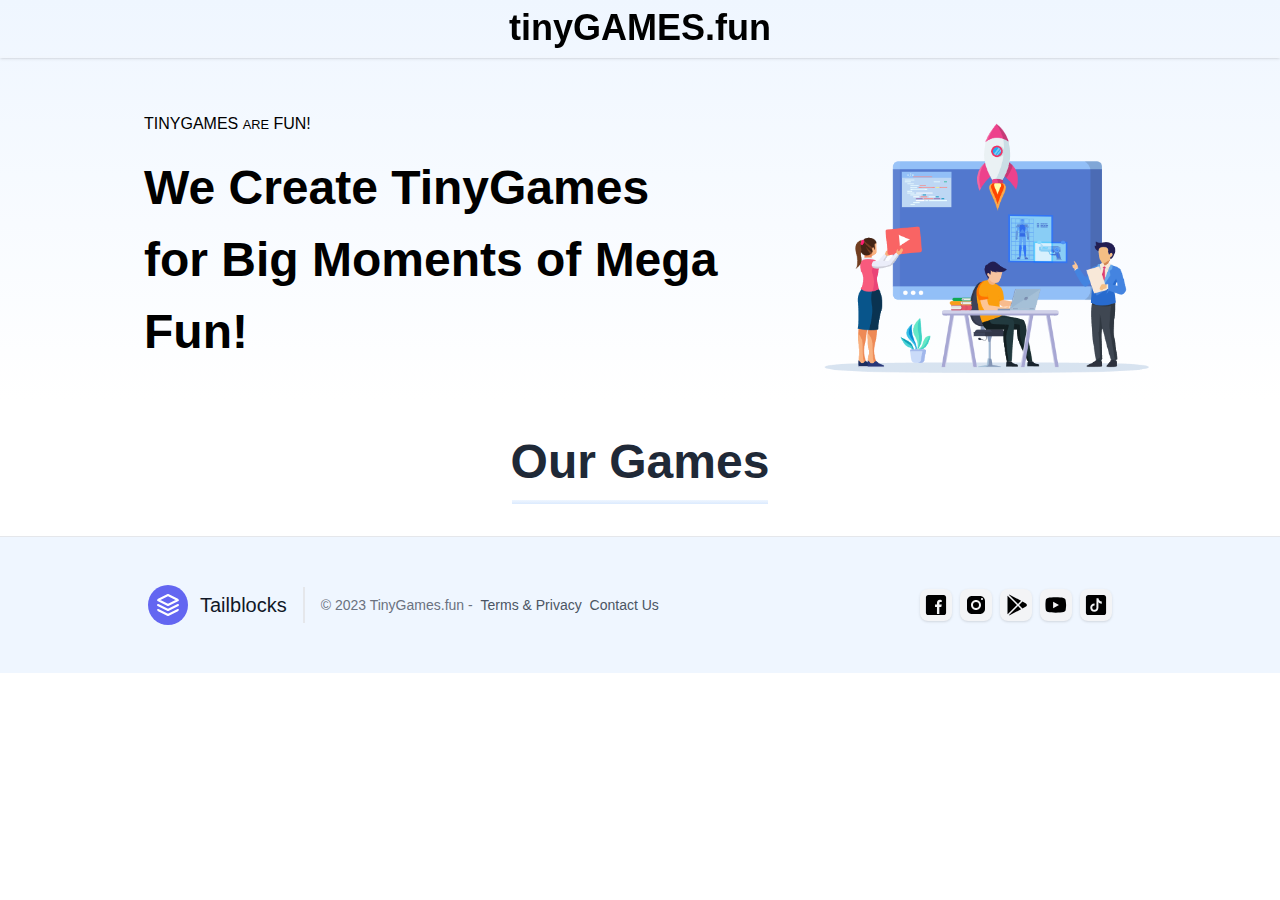
==== index.html @ abafee5f "initial commit" ====
<!doctype html><html><head><meta charset="UTF-8"><meta http-equiv="x-ua-compatible" content="ie=edge"><meta name="viewport" content="width=device-width,initial-scale=1"><title>TinyGames.fun</title><meta name="description" content="We Create Tiny Games for Big Moments of Mega Fun!"><meta name="keywords" content="games,tiny games,hypercasual,casual games,mobile games,instant games"><link rel="stylesheet" type="text/css" href="/static/css/style.css"></head><body class="leading-normal tracking-normal bg-white" style="font-family: 'Source Sans Pro', sans-serif;"><nav id="header" class="fixed w-full z-30 top-0 shadow"><div class="container w-full mx-auto flex flex-wrap items-center justify-center mt-0 py-2"><div class="flex items-center"><a class="no-underline hover:no-underline font-bold text-2xl lg:text-4xl" href="/">tinyGAMES.fun</a></div></div><hr class="border-b border-gray-100 opacity-25 my-0 py-0"></nav><div class="pt-24 bg-gradient-to-b from-blue-50 to-white"><div class="container max-w-5xl mx-auto flex flex-wrap flex-col-reverse md:flex-row items-center"><div class="flex p-4 flex-col w-full md:w-3/5 justify-center items-start text-center md:text-left"><p class="uppercase tracking-loose w-full">TinyGames <small>are</small> FUN!</p><h1 class="w-full my-4 text-5xl font-bold leading-normal">We Create TinyGames for Big Moments of Mega Fun!</h1></div><div class="w-full md:w-2/5 py-6 text-right"><img class="w-full md:w-4/5 z-50" style="float: right;" src="./static/img/hero1.png"></div></div></div><section class="border-b"><div class="container max-w-5xl mx-auto m-8"><h2 class="w-full my-2 text-5xl font-bold leading-tight text-center text-gray-800">Our Games</h2><div class="w-full mb-4"><div class="h-1 mx-auto bg-gradient-to-t from-blue-100 to-blue-50 w-64 my-0 py-0"></div></div></div></section><footer class="text-gray-600 bg-blue-50"><div class="container px-5 py-8 mx-auto max-w-5xl flex items-center sm:flex-row flex-col"><a class="flex title-font font-medium items-center md:justify-start justify-center text-gray-900"><svg xmlns="http://www.w3.org/2000/svg" fill="none" stroke="currentColor" stroke-linecap="round" stroke-linejoin="round" stroke-width="2" class="w-10 h-10 text-white p-2 bg-indigo-500 rounded-full" viewBox="0 0 24 24"><path d="M12 2L2 7l10 5 10-5-10-5zM2 17l10 5 10-5M2 12l10 5 10-5"></path></svg> <span class="ml-3 text-xl">Tailblocks</span></a><p class="text-sm text-gray-500 sm:ml-4 sm:pl-4 sm:border-l-2 sm:border-gray-200 sm:py-2 sm:mt-0 mt-4">© 2023 TinyGames.fun - <a class="text-gray-600 ml-1" href="/privacy">Terms &amp; Privacy</a> <a class="text-gray-600 ml-1" href="/contact">Contact Us</a></p><div class="inline-flex sm:ml-auto sm:mt-0 mt-4 justify-center sm:justify-start"><div class="flex-1 justify-center m-4"><a href="https://facebook.com/" target="_blank" class="bg-gray-100 inline-flex p-1 m-1 rounded-lg items-center shadow hover:bg-blue-300"><img src="data:image/svg+xml;utf8,  &lt;svg xmlns=&quot;http://www.w3.org/2000/svg&quot;  viewBox=&quot;0 0 50 50&quot; width=&quot;24px&quot; height=&quot;24px&quot;&gt;    &lt;path d=&quot;M41,4H9C6.24,4,4,6.24,4,9v32c0,2.76,2.24,5,5,5h32c2.76,0,5-2.24,5-5V9C46,6.24,43.76,4,41,4z M37,19h-2c-2.14,0-3,0.5-3,2 v3h5l-1,5h-4v15h-5V29h-4v-5h4v-3c0-4,2-7,6-7c2.9,0,4,1,4,1V19z&quot;/&gt;&lt;/svg&gt;"> </a><a href="https://instagram.com/" target="_blank" class="bg-gray-100 inline-flex p-1 m-1 rounded-lg items-center shadow hover:bg-blue-300"><img src="data:image/svg+xml;utf8,  &lt;svg xmlns=&quot;http://www.w3.org/2000/svg&quot;  viewBox=&quot;0 0 24 24&quot; width=&quot;24px&quot; height=&quot;24px&quot;&gt;    &lt;path d=&quot;M 8 3 C 5.239 3 3 5.239 3 8 L 3 16 C 3 18.761 5.239 21 8 21 L 16 21 C 18.761 21 21 18.761 21 16 L 21 8 C 21 5.239 18.761 3 16 3 L 8 3 z M 18 5 C 18.552 5 19 5.448 19 6 C 19 6.552 18.552 7 18 7 C 17.448 7 17 6.552 17 6 C 17 5.448 17.448 5 18 5 z M 12 7 C 14.761 7 17 9.239 17 12 C 17 14.761 14.761 17 12 17 C 9.239 17 7 14.761 7 12 C 7 9.239 9.239 7 12 7 z M 12 9 A 3 3 0 0 0 9 12 A 3 3 0 0 0 12 15 A 3 3 0 0 0 15 12 A 3 3 0 0 0 12 9 z&quot;/&gt;&lt;/svg&gt;"> </a><a href="https://play.google.com" target="_blank" class="bg-gray-100 inline-flex p-1 m-1 rounded-lg items-center shadow hover:bg-blue-300"><img src="data:image/svg+xml;utf8,  &lt;svg xmlns=&quot;http://www.w3.org/2000/svg&quot;  viewBox=&quot;0 0 48 48&quot; width=&quot;24px&quot; height=&quot;24px&quot;&gt;&lt;path d=&quot;M25.88 24L7.31 42.57C7.1 42.13 7 41.65 7 41.15V6.85c0-.5.1-.98.31-1.42L25.88 24zM28 26.12l6.21 6.21-22.05 11.9c-.52.28-1.09.42-1.66.42-.31 0-.61-.04-.91-.12L28 26.12zM28 21.88L9.6 3.48c.85-.24 1.76-.14 2.56.29l22.05 11.9L28 21.88zM45.79 24c0 1.29-.71 2.47-1.84 3.08l-6.98 3.77L30.12 24l6.85-6.85 6.98 3.77C45.08 21.53 45.79 22.71 45.79 24z&quot;/&gt;&lt;/svg&gt;"> </a><a href="https://youtube.com/" target="_blank" class="bg-gray-100 inline-flex p-1 m-1 rounded-lg items-center shadow hover:bg-blue-300"><img src="data:image/svg+xml;utf8,   &lt;svg xmlns=&quot;http://www.w3.org/2000/svg&quot;  viewBox=&quot;0 0 50 50&quot; width=&quot;24px&quot; height=&quot;24px&quot;&gt;&lt;path d=&quot;M 44.898438 14.5 C 44.5 12.300781 42.601563 10.699219 40.398438 10.199219 C 37.101563 9.5 31 9 24.398438 9 C 17.800781 9 11.601563 9.5 8.300781 10.199219 C 6.101563 10.699219 4.199219 12.199219 3.800781 14.5 C 3.398438 17 3 20.5 3 25 C 3 29.5 3.398438 33 3.898438 35.5 C 4.300781 37.699219 6.199219 39.300781 8.398438 39.800781 C 11.898438 40.5 17.898438 41 24.5 41 C 31.101563 41 37.101563 40.5 40.601563 39.800781 C 42.800781 39.300781 44.699219 37.800781 45.101563 35.5 C 45.5 33 46 29.398438 46.101563 25 C 45.898438 20.5 45.398438 17 44.898438 14.5 Z M 19 32 L 19 18 L 31.199219 25 Z&quot;/&gt;&lt;/svg&gt;"> </a><a href="https://tiktok.com/" target="_blank" class="bg-gray-100 inline-flex p-1 m-1 rounded-lg items-center shadow hover:bg-blue-300"><img src="data:image/svg+xml;utf8,  &lt;svg xmlns=&quot;http://www.w3.org/2000/svg&quot;  viewBox=&quot;0 0 50 50&quot; width=&quot;24px&quot; height=&quot;24px&quot;&gt;    &lt;path d=&quot;M41,4H9C6.243,4,4,6.243,4,9v32c0,2.757,2.243,5,5,5h32c2.757,0,5-2.243,5-5V9C46,6.243,43.757,4,41,4z M37.006,22.323 c-0.227,0.021-0.457,0.035-0.69,0.035c-2.623,0-4.928-1.349-6.269-3.388c0,5.349,0,11.435,0,11.537c0,4.709-3.818,8.527-8.527,8.527 s-8.527-3.818-8.527-8.527s3.818-8.527,8.527-8.527c0.178,0,0.352,0.016,0.527,0.027v4.202c-0.175-0.021-0.347-0.053-0.527-0.053 c-2.404,0-4.352,1.948-4.352,4.352s1.948,4.352,4.352,4.352s4.527-1.894,4.527-4.298c0-0.095,0.042-19.594,0.042-19.594h4.016 c0.378,3.591,3.277,6.425,6.901,6.685V22.323z&quot;/&gt;&lt;/svg&gt;"></a></div></div></div></footer><script src="/static/js/alpine.js"></script><script>var scrollpos = window.scrollY;
      var header = document.getElementById("header");
      document.addEventListener("scroll", function () {
        scrollpos = window.scrollY;
        if (scrollpos > 10) {
          header.classList.add("bg-white"); 
        } else {
          header.classList.remove("bg-white");
        }
      });</script><script type="text/javascript" src="https://identity.netlify.com/v1/netlify-identity-widget.js"></script></body></html>
---- static/css/style.css ----
/*
! tailwindcss v3.2.7 | MIT License | https://tailwindcss.com
*/

/*
1. Prevent padding and border from affecting element width. (https://github.com/mozdevs/cssremedy/issues/4)
2. Allow adding a border to an element by just adding a border-width. (https://github.com/tailwindcss/tailwindcss/pull/116)
*/

*,
::before,
::after {
  box-sizing: border-box;
  /* 1 */
  border-width: 0;
  /* 2 */
  border-style: solid;
  /* 2 */
  border-color: #e5e7eb;
  /* 2 */
}

::before,
::after {
  --tw-content: '';
}

/*
1. Use a consistent sensible line-height in all browsers.
2. Prevent adjustments of font size after orientation changes in iOS.
3. Use a more readable tab size.
4. Use the user's configured `sans` font-family by default.
5. Use the user's configured `sans` font-feature-settings by default.
*/

html {
  line-height: 1.5;
  /* 1 */
  -webkit-text-size-adjust: 100%;
  /* 2 */
  -moz-tab-size: 4;
  /* 3 */
  -o-tab-size: 4;
     tab-size: 4;
  /* 3 */
  font-family: ui-sans-serif, system-ui, -apple-system, BlinkMacSystemFont, "Segoe UI", Roboto, "Helvetica Neue", Arial, "Noto Sans", sans-serif, "Apple Color Emoji", "Segoe UI Emoji", "Segoe UI Symbol", "Noto Color Emoji";
  /* 4 */
  font-feature-settings: normal;
  /* 5 */
}

/*
1. Remove the margin in all browsers.
2. Inherit line-height from `html` so users can set them as a class directly on the `html` element.
*/

body {
  margin: 0;
  /* 1 */
  line-height: inherit;
  /* 2 */
}

/*
1. Add the correct height in Firefox.
2. Correct the inheritance of border color in Firefox. (https://bugzilla.mozilla.org/show_bug.cgi?id=190655)
3. Ensure horizontal rules are visible by default.
*/

hr {
  height: 0;
  /* 1 */
  color: inherit;
  /* 2 */
  border-top-width: 1px;
  /* 3 */
}

/*
Add the correct text decoration in Chrome, Edge, and Safari.
*/

abbr:where([title]) {
  -webkit-text-decoration: underline dotted;
          text-decoration: underline dotted;
}

/*
Remove the default font size and weight for headings.
*/

h1,
h2,
h3,
h4,
h5,
h6 {
  font-size: inherit;
  font-weight: inherit;
}

/*
Reset links to optimize for opt-in styling instead of opt-out.
*/

a {
  color: inherit;
  text-decoration: inherit;
}

/*
Add the correct font weight in Edge and Safari.
*/

b,
strong {
  font-weight: bolder;
}

/*
1. Use the user's configured `mono` font family by default.
2. Correct the odd `em` font sizing in all browsers.
*/

code,
kbd,
samp,
pre {
  font-family: ui-monospace, SFMono-Regular, Menlo, Monaco, Consolas, "Liberation Mono", "Courier New", monospace;
  /* 1 */
  font-size: 1em;
  /* 2 */
}

/*
Add the correct font size in all browsers.
*/

small {
  font-size: 80%;
}

/*
Prevent `sub` and `sup` elements from affecting the line height in all browsers.
*/

sub,
sup {
  font-size: 75%;
  line-height: 0;
  position: relative;
  vertical-align: baseline;
}

sub {
  bottom: -0.25em;
}

sup {
  top: -0.5em;
}

/*
1. Remove text indentation from table contents in Chrome and Safari. (https://bugs.chromium.org/p/chromium/issues/detail?id=999088, https://bugs.webkit.org/show_bug.cgi?id=201297)
2. Correct table border color inheritance in all Chrome and Safari. (https://bugs.chromium.org/p/chromium/issues/detail?id=935729, https://bugs.webkit.org/show_bug.cgi?id=195016)
3. Remove gaps between table borders by default.
*/

table {
  text-indent: 0;
  /* 1 */
  border-color: inherit;
  /* 2 */
  border-collapse: collapse;
  /* 3 */
}

/*
1. Change the font styles in all browsers.
2. Remove the margin in Firefox and Safari.
3. Remove default padding in all browsers.
*/

button,
input,
optgroup,
select,
textarea {
  font-family: inherit;
  /* 1 */
  font-size: 100%;
  /* 1 */
  font-weight: inherit;
  /* 1 */
  line-height: inherit;
  /* 1 */
  color: inherit;
  /* 1 */
  margin: 0;
  /* 2 */
  padding: 0;
  /* 3 */
}

/*
Remove the inheritance of text transform in Edge and Firefox.
*/

button,
select {
  text-transform: none;
}

/*
1. Correct the inability to style clickable types in iOS and Safari.
2. Remove default button styles.
*/

button,
[type='button'],
[type='reset'],
[type='submit'] {
  -webkit-appearance: button;
  /* 1 */
  background-color: transparent;
  /* 2 */
  background-image: none;
  /* 2 */
}

/*
Use the modern Firefox focus style for all focusable elements.
*/

:-moz-focusring {
  outline: auto;
}

/*
Remove the additional `:invalid` styles in Firefox. (https://github.com/mozilla/gecko-dev/blob/2f9eacd9d3d995c937b4251a5557d95d494c9be1/layout/style/res/forms.css#L728-L737)
*/

:-moz-ui-invalid {
  box-shadow: none;
}

/*
Add the correct vertical alignment in Chrome and Firefox.
*/

progress {
  vertical-align: baseline;
}

/*
Correct the cursor style of increment and decrement buttons in Safari.
*/

::-webkit-inner-spin-button,
::-webkit-outer-spin-button {
  height: auto;
}

/*
1. Correct the odd appearance in Chrome and Safari.
2. Correct the outline style in Safari.
*/

[type='search'] {
  -webkit-appearance: textfield;
  /* 1 */
  outline-offset: -2px;
  /* 2 */
}

/*
Remove the inner padding in Chrome and Safari on macOS.
*/

::-webkit-search-decoration {
  -webkit-appearance: none;
}

/*
1. Correct the inability to style clickable types in iOS and Safari.
2. Change font properties to `inherit` in Safari.
*/

::-webkit-file-upload-button {
  -webkit-appearance: button;
  /* 1 */
  font: inherit;
  /* 2 */
}

/*
Add the correct display in Chrome and Safari.
*/

summary {
  display: list-item;
}

/*
Removes the default spacing and border for appropriate elements.
*/

blockquote,
dl,
dd,
h1,
h2,
h3,
h4,
h5,
h6,
hr,
figure,
p,
pre {
  margin: 0;
}

fieldset {
  margin: 0;
  padding: 0;
}

legend {
  padding: 0;
}

ol,
ul,
menu {
  list-style: none;
  margin: 0;
  padding: 0;
}

/*
Prevent resizing textareas horizontally by default.
*/

textarea {
  resize: vertical;
}

/*
1. Reset the default placeholder opacity in Firefox. (https://github.com/tailwindlabs/tailwindcss/issues/3300)
2. Set the default placeholder color to the user's configured gray 400 color.
*/

input::-moz-placeholder, textarea::-moz-placeholder {
  opacity: 1;
  /* 1 */
  color: #9ca3af;
  /* 2 */
}

input::placeholder,
textarea::placeholder {
  opacity: 1;
  /* 1 */
  color: #9ca3af;
  /* 2 */
}

/*
Set the default cursor for buttons.
*/

button,
[role="button"] {
  cursor: pointer;
}

/*
Make sure disabled buttons don't get the pointer cursor.
*/

:disabled {
  cursor: default;
}

/*
1. Make replaced elements `display: block` by default. (https://github.com/mozdevs/cssremedy/issues/14)
2. Add `vertical-align: middle` to align replaced elements more sensibly by default. (https://github.com/jensimmons/cssremedy/issues/14#issuecomment-634934210)
   This can trigger a poorly considered lint error in some tools but is included by design.
*/

img,
svg,
video,
canvas,
audio,
iframe,
embed,
object {
  display: block;
  /* 1 */
  vertical-align: middle;
  /* 2 */
}

/*
Constrain images and videos to the parent width and preserve their intrinsic aspect ratio. (https://github.com/mozdevs/cssremedy/issues/14)
*/

img,
video {
  max-width: 100%;
  height: auto;
}

/* Make elements with the HTML hidden attribute stay hidden by default */

[hidden] {
  display: none;
}

*, ::before, ::after {
  --tw-border-spacing-x: 0;
  --tw-border-spacing-y: 0;
  --tw-translate-x: 0;
  --tw-translate-y: 0;
  --tw-rotate: 0;
  --tw-skew-x: 0;
  --tw-skew-y: 0;
  --tw-scale-x: 1;
  --tw-scale-y: 1;
  --tw-pan-x:  ;
  --tw-pan-y:  ;
  --tw-pinch-zoom:  ;
  --tw-scroll-snap-strictness: proximity;
  --tw-ordinal:  ;
  --tw-slashed-zero:  ;
  --tw-numeric-figure:  ;
  --tw-numeric-spacing:  ;
  --tw-numeric-fraction:  ;
  --tw-ring-inset:  ;
  --tw-ring-offset-width: 0px;
  --tw-ring-offset-color: #fff;
  --tw-ring-color: rgb(59 130 246 / 0.5);
  --tw-ring-offset-shadow: 0 0 #0000;
  --tw-ring-shadow: 0 0 #0000;
  --tw-shadow: 0 0 #0000;
  --tw-shadow-colored: 0 0 #0000;
  --tw-blur:  ;
  --tw-brightness:  ;
  --tw-contrast:  ;
  --tw-grayscale:  ;
  --tw-hue-rotate:  ;
  --tw-invert:  ;
  --tw-saturate:  ;
  --tw-sepia:  ;
  --tw-drop-shadow:  ;
  --tw-backdrop-blur:  ;
  --tw-backdrop-brightness:  ;
  --tw-backdrop-contrast:  ;
  --tw-backdrop-grayscale:  ;
  --tw-backdrop-hue-rotate:  ;
  --tw-backdrop-invert:  ;
  --tw-backdrop-opacity:  ;
  --tw-backdrop-saturate:  ;
  --tw-backdrop-sepia:  ;
}

::backdrop {
  --tw-border-spacing-x: 0;
  --tw-border-spacing-y: 0;
  --tw-translate-x: 0;
  --tw-translate-y: 0;
  --tw-rotate: 0;
  --tw-skew-x: 0;
  --tw-skew-y: 0;
  --tw-scale-x: 1;
  --tw-scale-y: 1;
  --tw-pan-x:  ;
  --tw-pan-y:  ;
  --tw-pinch-zoom:  ;
  --tw-scroll-snap-strictness: proximity;
  --tw-ordinal:  ;
  --tw-slashed-zero:  ;
  --tw-numeric-figure:  ;
  --tw-numeric-spacing:  ;
  --tw-numeric-fraction:  ;
  --tw-ring-inset:  ;
  --tw-ring-offset-width: 0px;
  --tw-ring-offset-color: #fff;
  --tw-ring-color: rgb(59 130 246 / 0.5);
  --tw-ring-offset-shadow: 0 0 #0000;
  --tw-ring-shadow: 0 0 #0000;
  --tw-shadow: 0 0 #0000;
  --tw-shadow-colored: 0 0 #0000;
  --tw-blur:  ;
  --tw-brightness:  ;
  --tw-contrast:  ;
  --tw-grayscale:  ;
  --tw-hue-rotate:  ;
  --tw-invert:  ;
  --tw-saturate:  ;
  --tw-sepia:  ;
  --tw-drop-shadow:  ;
  --tw-backdrop-blur:  ;
  --tw-backdrop-brightness:  ;
  --tw-backdrop-contrast:  ;
  --tw-backdrop-grayscale:  ;
  --tw-backdrop-hue-rotate:  ;
  --tw-backdrop-invert:  ;
  --tw-backdrop-opacity:  ;
  --tw-backdrop-saturate:  ;
  --tw-backdrop-sepia:  ;
}

.container {
  width: 100%;
  margin-right: auto;
  margin-left: auto;
}

@media (min-width: 640px) {
  .container {
    max-width: 640px;
  }
}

@media (min-width: 768px) {
  .container {
    max-width: 768px;
  }
}

@media (min-width: 1024px) {
  .container {
    max-width: 1024px;
  }
}

@media (min-width: 1280px) {
  .container {
    max-width: 1280px;
  }
}

@media (min-width: 1536px) {
  .container {
    max-width: 1536px;
  }
}

.visible {
  visibility: visible;
}

.static {
  position: static;
}

.fixed {
  position: fixed;
}

.absolute {
  position: absolute;
}

.\!relative {
  position: relative !important;
}

.relative {
  position: relative;
}

.sticky {
  position: sticky;
}

.top-0 {
  top: 0px;
}

.z-30 {
  z-index: 30;
}

.z-50 {
  z-index: 50;
}

.m-0 {
  margin: 0px;
}

.m-1 {
  margin: 0.25rem;
}

.m-2 {
  margin: 0.5rem;
}

.m-4 {
  margin: 1rem;
}

.m-8 {
  margin: 2rem;
}

.mx-auto {
  margin-left: auto;
  margin-right: auto;
}

.my-0 {
  margin-top: 0px;
  margin-bottom: 0px;
}

.my-2 {
  margin-top: 0.5rem;
  margin-bottom: 0.5rem;
}

.my-4 {
  margin-top: 1rem;
  margin-bottom: 1rem;
}

.my-5 {
  margin-top: 1.25rem;
  margin-bottom: 1.25rem;
}

.mb-3 {
  margin-bottom: 0.75rem;
}

.mb-4 {
  margin-bottom: 1rem;
}

.mb-8 {
  margin-bottom: 2rem;
}

.ml-1 {
  margin-left: 0.25rem;
}

.ml-3 {
  margin-left: 0.75rem;
}

.mt-0 {
  margin-top: 0px;
}

.mt-4 {
  margin-top: 1rem;
}

.mt-8 {
  margin-top: 2rem;
}

.block {
  display: block;
}

.flex {
  display: flex;
}

.inline-flex {
  display: inline-flex;
}

.table {
  display: table;
}

.h-1 {
  height: 0.25rem;
}

.h-10 {
  height: 2.5rem;
}

.h-32 {
  height: 8rem;
}

.h-6 {
  height: 1.5rem;
}

.w-10 {
  width: 2.5rem;
}

.w-6 {
  width: 1.5rem;
}

.w-64 {
  width: 16rem;
}

.w-full {
  width: 100%;
}

.max-w-5xl {
  max-width: 64rem;
}

.flex-1 {
  flex: 1 1 0%;
}

.transform {
  transform: translate(var(--tw-translate-x), var(--tw-translate-y)) rotate(var(--tw-rotate)) skewX(var(--tw-skew-x)) skewY(var(--tw-skew-y)) scaleX(var(--tw-scale-x)) scaleY(var(--tw-scale-y));
}

.resize-none {
  resize: none;
}

.flex-col {
  flex-direction: column;
}

.flex-col-reverse {
  flex-direction: column-reverse;
}

.flex-wrap {
  flex-wrap: wrap;
}

.items-start {
  align-items: flex-start;
}

.items-center {
  align-items: center;
}

.justify-center {
  justify-content: center;
}

.overflow-hidden {
  overflow: hidden;
}

.truncate {
  overflow: hidden;
  text-overflow: ellipsis;
  white-space: nowrap;
}

.rounded {
  border-radius: 0.25rem;
}

.rounded-full {
  border-radius: 9999px;
}

.rounded-lg {
  border-radius: 0.5rem;
}

.border {
  border-width: 1px;
}

.border-b {
  border-bottom-width: 1px;
}

.border-t {
  border-top-width: 1px;
}

.border-gray-100 {
  --tw-border-opacity: 1;
  border-color: rgb(243 244 246 / var(--tw-border-opacity));
}

.border-gray-200 {
  --tw-border-opacity: 1;
  border-color: rgb(229 231 235 / var(--tw-border-opacity));
}

.border-gray-300 {
  --tw-border-opacity: 1;
  border-color: rgb(209 213 219 / var(--tw-border-opacity));
}

.bg-blue-50 {
  --tw-bg-opacity: 1;
  background-color: rgb(239 246 255 / var(--tw-bg-opacity));
}

.bg-gray-100 {
  --tw-bg-opacity: 1;
  background-color: rgb(243 244 246 / var(--tw-bg-opacity));
}

.bg-gray-300 {
  --tw-bg-opacity: 1;
  background-color: rgb(209 213 219 / var(--tw-bg-opacity));
}

.bg-gray-50 {
  --tw-bg-opacity: 1;
  background-color: rgb(249 250 251 / var(--tw-bg-opacity));
}

.bg-indigo-500 {
  --tw-bg-opacity: 1;
  background-color: rgb(99 102 241 / var(--tw-bg-opacity));
}

.bg-white {
  --tw-bg-opacity: 1;
  background-color: rgb(255 255 255 / var(--tw-bg-opacity));
}

.bg-gradient-to-b {
  background-image: linear-gradient(to bottom, var(--tw-gradient-stops));
}

.bg-gradient-to-t {
  background-image: linear-gradient(to top, var(--tw-gradient-stops));
}

.from-blue-100 {
  --tw-gradient-from: #dbeafe;
  --tw-gradient-to: rgb(219 234 254 / 0);
  --tw-gradient-stops: var(--tw-gradient-from), var(--tw-gradient-to);
}

.from-blue-50 {
  --tw-gradient-from: #eff6ff;
  --tw-gradient-to: rgb(239 246 255 / 0);
  --tw-gradient-stops: var(--tw-gradient-from), var(--tw-gradient-to);
}

.to-blue-50 {
  --tw-gradient-to: #eff6ff;
}

.to-white {
  --tw-gradient-to: #fff;
}

.object-cover {
  -o-object-fit: cover;
     object-fit: cover;
}

.object-center {
  -o-object-position: center;
     object-position: center;
}

.p-1 {
  padding: 0.25rem;
}

.p-2 {
  padding: 0.5rem;
}

.p-4 {
  padding: 1rem;
}

.p-5 {
  padding: 1.25rem;
}

.px-3 {
  padding-left: 0.75rem;
  padding-right: 0.75rem;
}

.px-5 {
  padding-left: 1.25rem;
  padding-right: 1.25rem;
}

.py-0 {
  padding-top: 0px;
  padding-bottom: 0px;
}

.py-1 {
  padding-top: 0.25rem;
  padding-bottom: 0.25rem;
}

.py-2 {
  padding-top: 0.5rem;
  padding-bottom: 0.5rem;
}

.py-3 {
  padding-top: 0.75rem;
  padding-bottom: 0.75rem;
}

.py-6 {
  padding-top: 1.5rem;
  padding-bottom: 1.5rem;
}

.py-8 {
  padding-top: 2rem;
  padding-bottom: 2rem;
}

.pb-4 {
  padding-bottom: 1rem;
}

.pt-14 {
  padding-top: 3.5rem;
}

.pt-24 {
  padding-top: 6rem;
}

.pt-8 {
  padding-top: 2rem;
}

.text-center {
  text-align: center;
}

.text-right {
  text-align: right;
}

.text-2xl {
  font-size: 1.5rem;
  line-height: 2rem;
}

.text-3xl {
  font-size: 1.875rem;
  line-height: 2.25rem;
}

.text-5xl {
  font-size: 3rem;
  line-height: 1;
}

.text-base {
  font-size: 1rem;
  line-height: 1.5rem;
}

.text-lg {
  font-size: 1.125rem;
  line-height: 1.75rem;
}

.text-sm {
  font-size: 0.875rem;
  line-height: 1.25rem;
}

.text-xl {
  font-size: 1.25rem;
  line-height: 1.75rem;
}

.font-bold {
  font-weight: 700;
}

.font-medium {
  font-weight: 500;
}

.uppercase {
  text-transform: uppercase;
}

.lowercase {
  text-transform: lowercase;
}

.italic {
  font-style: italic;
}

.leading-6 {
  line-height: 1.5rem;
}

.leading-7 {
  line-height: 1.75rem;
}

.leading-8 {
  line-height: 2rem;
}

.leading-none {
  line-height: 1;
}

.leading-normal {
  line-height: 1.5;
}

.leading-relaxed {
  line-height: 1.625;
}

.leading-tight {
  line-height: 1.25;
}

.tracking-normal {
  letter-spacing: 0em;
}

.text-gray-500 {
  --tw-text-opacity: 1;
  color: rgb(107 114 128 / var(--tw-text-opacity));
}

.text-gray-600 {
  --tw-text-opacity: 1;
  color: rgb(75 85 99 / var(--tw-text-opacity));
}

.text-gray-700 {
  --tw-text-opacity: 1;
  color: rgb(55 65 81 / var(--tw-text-opacity));
}

.text-gray-800 {
  --tw-text-opacity: 1;
  color: rgb(31 41 55 / var(--tw-text-opacity));
}

.text-gray-900 {
  --tw-text-opacity: 1;
  color: rgb(17 24 39 / var(--tw-text-opacity));
}

.text-indigo-500 {
  --tw-text-opacity: 1;
  color: rgb(99 102 241 / var(--tw-text-opacity));
}

.text-white {
  --tw-text-opacity: 1;
  color: rgb(255 255 255 / var(--tw-text-opacity));
}

.underline {
  text-decoration-line: underline;
}

.no-underline {
  text-decoration-line: none;
}

.opacity-25 {
  opacity: 0.25;
}

.shadow {
  --tw-shadow: 0 1px 3px 0 rgb(0 0 0 / 0.1), 0 1px 2px -1px rgb(0 0 0 / 0.1);
  --tw-shadow-colored: 0 1px 3px 0 var(--tw-shadow-color), 0 1px 2px -1px var(--tw-shadow-color);
  box-shadow: var(--tw-ring-offset-shadow, 0 0 #0000), var(--tw-ring-shadow, 0 0 #0000), var(--tw-shadow);
}

.shadow-lg {
  --tw-shadow: 0 10px 15px -3px rgb(0 0 0 / 0.1), 0 4px 6px -4px rgb(0 0 0 / 0.1);
  --tw-shadow-colored: 0 10px 15px -3px var(--tw-shadow-color), 0 4px 6px -4px var(--tw-shadow-color);
  box-shadow: var(--tw-ring-offset-shadow, 0 0 #0000), var(--tw-ring-shadow, 0 0 #0000), var(--tw-shadow);
}

.outline-none {
  outline: 2px solid transparent;
  outline-offset: 2px;
}

.blur {
  --tw-blur: blur(8px);
  filter: var(--tw-blur) var(--tw-brightness) var(--tw-contrast) var(--tw-grayscale) var(--tw-hue-rotate) var(--tw-invert) var(--tw-saturate) var(--tw-sepia) var(--tw-drop-shadow);
}

.filter {
  filter: var(--tw-blur) var(--tw-brightness) var(--tw-contrast) var(--tw-grayscale) var(--tw-hue-rotate) var(--tw-invert) var(--tw-saturate) var(--tw-sepia) var(--tw-drop-shadow);
}

.transition-colors {
  transition-property: color, background-color, border-color, text-decoration-color, fill, stroke;
  transition-timing-function: cubic-bezier(0.4, 0, 0.2, 1);
  transition-duration: 150ms;
}

.duration-200 {
  transition-duration: 200ms;
}

.ease-in-out {
  transition-timing-function: cubic-bezier(0.4, 0, 0.2, 1);
}

.hover\:border-purple-400:hover {
  --tw-border-opacity: 1;
  border-color: rgb(192 132 252 / var(--tw-border-opacity));
}

.hover\:bg-blue-300:hover {
  --tw-bg-opacity: 1;
  background-color: rgb(147 197 253 / var(--tw-bg-opacity));
}

.hover\:no-underline:hover {
  text-decoration-line: none;
}

.focus\:border-indigo-500:focus {
  --tw-border-opacity: 1;
  border-color: rgb(99 102 241 / var(--tw-border-opacity));
}

.focus\:bg-white:focus {
  --tw-bg-opacity: 1;
  background-color: rgb(255 255 255 / var(--tw-bg-opacity));
}

.focus\:ring-2:focus {
  --tw-ring-offset-shadow: var(--tw-ring-inset) 0 0 0 var(--tw-ring-offset-width) var(--tw-ring-offset-color);
  --tw-ring-shadow: var(--tw-ring-inset) 0 0 0 calc(2px + var(--tw-ring-offset-width)) var(--tw-ring-color);
  box-shadow: var(--tw-ring-offset-shadow), var(--tw-ring-shadow), var(--tw-shadow, 0 0 #0000);
}

.focus\:ring-indigo-200:focus {
  --tw-ring-opacity: 1;
  --tw-ring-color: rgb(199 210 254 / var(--tw-ring-opacity));
}

@media (min-width: 640px) {
  .sm\:ml-4 {
    margin-left: 1rem;
  }

  .sm\:ml-auto {
    margin-left: auto;
  }

  .sm\:mt-0 {
    margin-top: 0px;
  }

  .sm\:flex-row {
    flex-direction: row;
  }

  .sm\:justify-start {
    justify-content: flex-start;
  }

  .sm\:border-l-2 {
    border-left-width: 2px;
  }

  .sm\:border-gray-200 {
    --tw-border-opacity: 1;
    border-color: rgb(229 231 235 / var(--tw-border-opacity));
  }

  .sm\:py-2 {
    padding-top: 0.5rem;
    padding-bottom: 0.5rem;
  }

  .sm\:pl-4 {
    padding-left: 1rem;
  }
}

@media (min-width: 768px) {
  .md\:w-2\/3 {
    width: 66.666667%;
  }

  .md\:w-2\/5 {
    width: 40%;
  }

  .md\:w-3\/5 {
    width: 60%;
  }

  .md\:w-4\/5 {
    width: 80%;
  }

  .md\:flex-row {
    flex-direction: row;
  }

  .md\:items-start {
    align-items: flex-start;
  }

  .md\:justify-start {
    justify-content: flex-start;
  }

  .md\:pl-16 {
    padding-left: 4rem;
  }

  .md\:pr-16 {
    padding-right: 4rem;
  }

  .md\:text-left {
    text-align: left;
  }
}

@media (min-width: 1024px) {
  .lg\:w-1\/2 {
    width: 50%;
  }

  .lg\:text-4xl {
    font-size: 2.25rem;
    line-height: 2.5rem;
  }
}

.\[\&\>\*\:nth-child\(2\)\]\:ml-4>*:nth-child(2) {
  margin-left: 1rem;
}

.\[\&\>\*\:nth-child\(3\)\]\:ml-4>*:nth-child(3) {
  margin-left: 1rem;
}
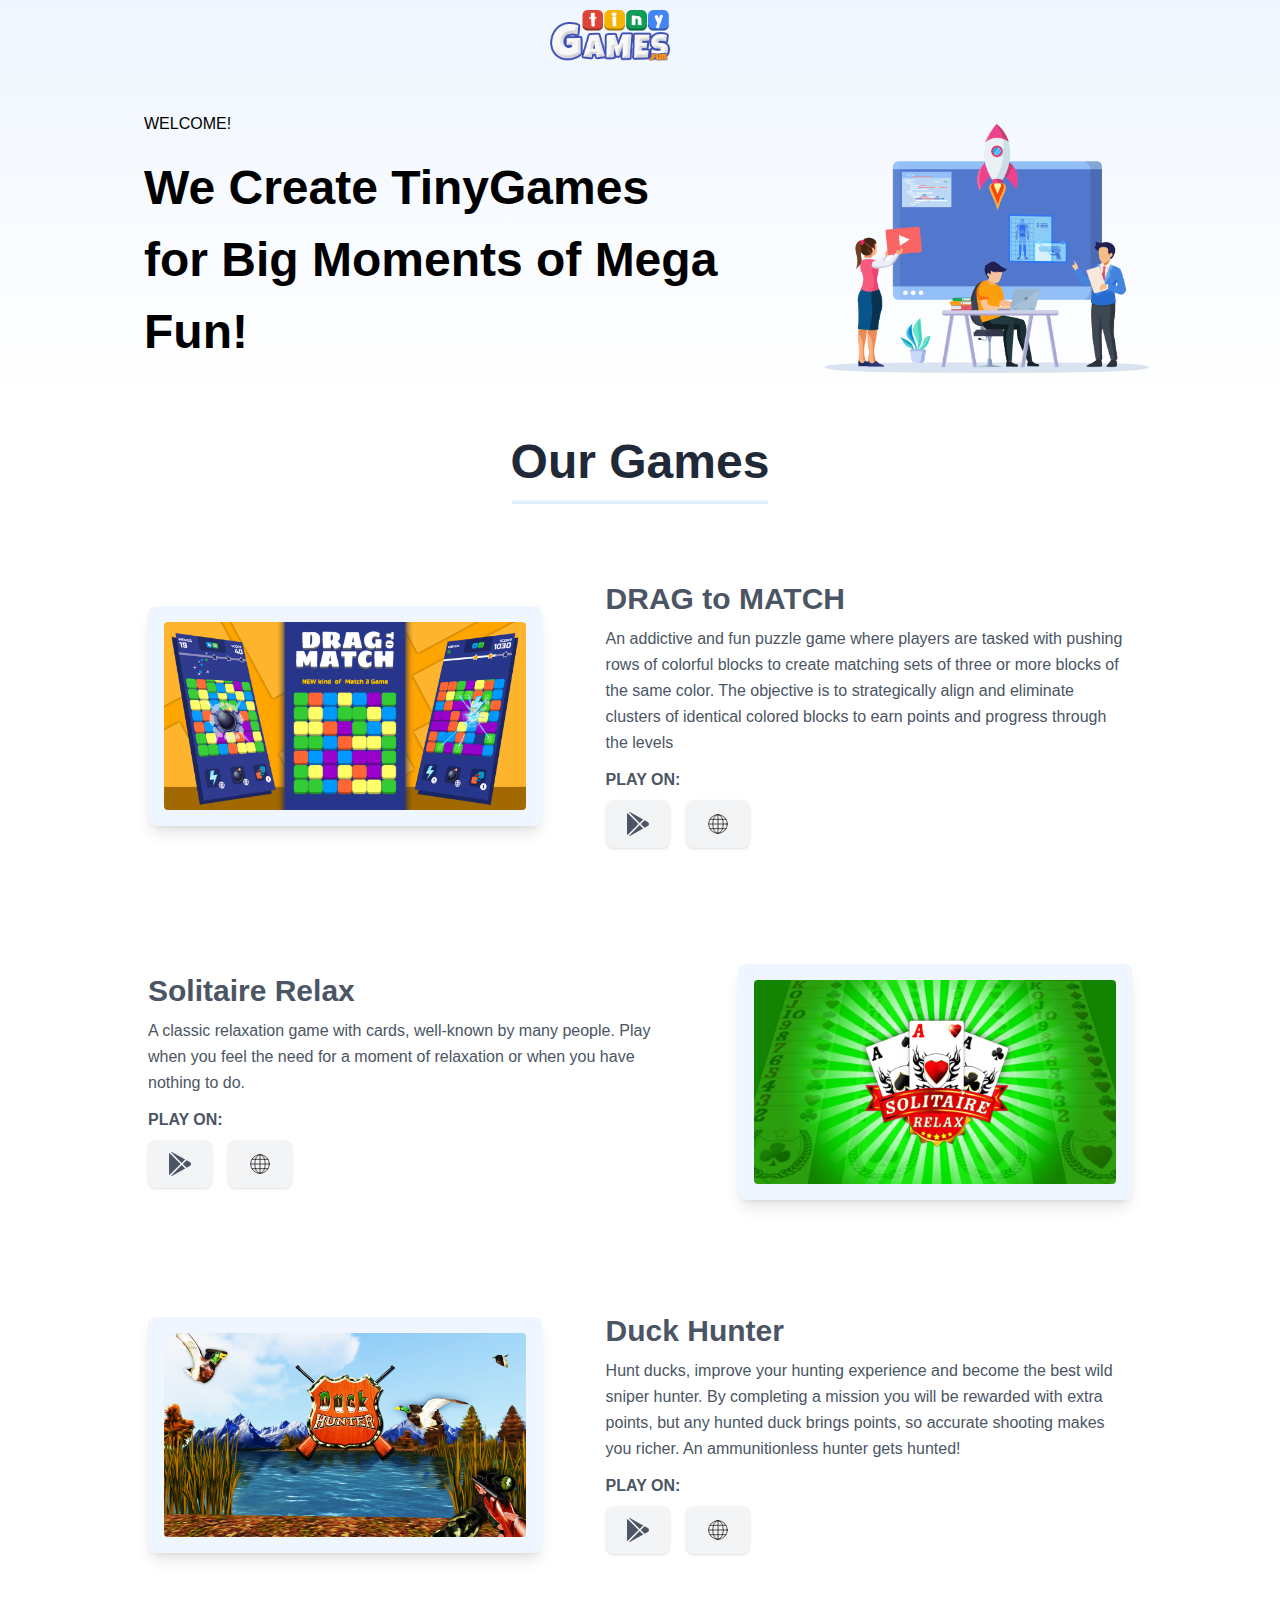
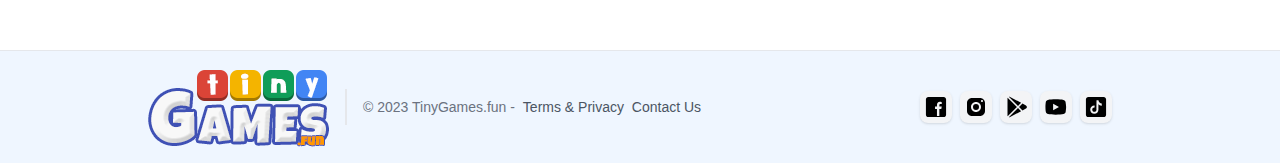
==== commit 66fb3658: "v2" ====
--- a/index.html
+++ b/index.html
@@ -1,4 +1,4 @@
-<!doctype html><html><head><meta charset="UTF-8"><meta http-equiv="x-ua-compatible" content="ie=edge"><meta name="viewport" content="width=device-width,initial-scale=1"><title>TinyGames.fun</title><meta name="description" content="We Create Tiny Games for Big Moments of Mega Fun!"><meta name="keywords" content="games,tiny games,hypercasual,casual games,mobile games,instant games"><link rel="stylesheet" type="text/css" href="/static/css/style.css"></head><body class="leading-normal tracking-normal bg-white" style="font-family: 'Source Sans Pro', sans-serif;"><nav id="header" class="fixed w-full z-30 top-0 shadow"><div class="container w-full mx-auto flex flex-wrap items-center justify-center mt-0 py-2"><div class="flex items-center"><a class="no-underline hover:no-underline font-bold text-2xl lg:text-4xl" href="/">tinyGAMES.fun</a></div></div><hr class="border-b border-gray-100 opacity-25 my-0 py-0"></nav><div class="pt-24 bg-gradient-to-b from-blue-50 to-white"><div class="container max-w-5xl mx-auto flex flex-wrap flex-col-reverse md:flex-row items-center"><div class="flex p-4 flex-col w-full md:w-3/5 justify-center items-start text-center md:text-left"><p class="uppercase tracking-loose w-full">TinyGames <small>are</small> FUN!</p><h1 class="w-full my-4 text-5xl font-bold leading-normal">We Create TinyGames for Big Moments of Mega Fun!</h1></div><div class="w-full md:w-2/5 py-6 text-right"><img class="w-full md:w-4/5 z-50" style="float: right;" src="./static/img/hero1.png"></div></div></div><section class="border-b"><div class="container max-w-5xl mx-auto m-8"><h2 class="w-full my-2 text-5xl font-bold leading-tight text-center text-gray-800">Our Games</h2><div class="w-full mb-4"><div class="h-1 mx-auto bg-gradient-to-t from-blue-100 to-blue-50 w-64 my-0 py-0"></div></div></div></section><footer class="text-gray-600 bg-blue-50"><div class="container px-5 py-8 mx-auto max-w-5xl flex items-center sm:flex-row flex-col"><a class="flex title-font font-medium items-center md:justify-start justify-center text-gray-900"><svg xmlns="http://www.w3.org/2000/svg" fill="none" stroke="currentColor" stroke-linecap="round" stroke-linejoin="round" stroke-width="2" class="w-10 h-10 text-white p-2 bg-indigo-500 rounded-full" viewBox="0 0 24 24"><path d="M12 2L2 7l10 5 10-5-10-5zM2 17l10 5 10-5M2 12l10 5 10-5"></path></svg> <span class="ml-3 text-xl">Tailblocks</span></a><p class="text-sm text-gray-500 sm:ml-4 sm:pl-4 sm:border-l-2 sm:border-gray-200 sm:py-2 sm:mt-0 mt-4">© 2023 TinyGames.fun - <a class="text-gray-600 ml-1" href="/privacy">Terms &amp; Privacy</a> <a class="text-gray-600 ml-1" href="/contact">Contact Us</a></p><div class="inline-flex sm:ml-auto sm:mt-0 mt-4 justify-center sm:justify-start"><div class="flex-1 justify-center m-4"><a href="https://facebook.com/" target="_blank" class="bg-gray-100 inline-flex p-1 m-1 rounded-lg items-center shadow hover:bg-blue-300"><img src="data:image/svg+xml;utf8,  &lt;svg xmlns=&quot;http://www.w3.org/2000/svg&quot;  viewBox=&quot;0 0 50 50&quot; width=&quot;24px&quot; height=&quot;24px&quot;&gt;    &lt;path d=&quot;M41,4H9C6.24,4,4,6.24,4,9v32c0,2.76,2.24,5,5,5h32c2.76,0,5-2.24,5-5V9C46,6.24,43.76,4,41,4z M37,19h-2c-2.14,0-3,0.5-3,2 v3h5l-1,5h-4v15h-5V29h-4v-5h4v-3c0-4,2-7,6-7c2.9,0,4,1,4,1V19z&quot;/&gt;&lt;/svg&gt;"> </a><a href="https://instagram.com/" target="_blank" class="bg-gray-100 inline-flex p-1 m-1 rounded-lg items-center shadow hover:bg-blue-300"><img src="data:image/svg+xml;utf8,  &lt;svg xmlns=&quot;http://www.w3.org/2000/svg&quot;  viewBox=&quot;0 0 24 24&quot; width=&quot;24px&quot; height=&quot;24px&quot;&gt;    &lt;path d=&quot;M 8 3 C 5.239 3 3 5.239 3 8 L 3 16 C 3 18.761 5.239 21 8 21 L 16 21 C 18.761 21 21 18.761 21 16 L 21 8 C 21 5.239 18.761 3 16 3 L 8 3 z M 18 5 C 18.552 5 19 5.448 19 6 C 19 6.552 18.552 7 18 7 C 17.448 7 17 6.552 17 6 C 17 5.448 17.448 5 18 5 z M 12 7 C 14.761 7 17 9.239 17 12 C 17 14.761 14.761 17 12 17 C 9.239 17 7 14.761 7 12 C 7 9.239 9.239 7 12 7 z M 12 9 A 3 3 0 0 0 9 12 A 3 3 0 0 0 12 15 A 3 3 0 0 0 15 12 A 3 3 0 0 0 12 9 z&quot;/&gt;&lt;/svg&gt;"> </a><a href="https://play.google.com" target="_blank" class="bg-gray-100 inline-flex p-1 m-1 rounded-lg items-center shadow hover:bg-blue-300"><img src="data:image/svg+xml;utf8,  &lt;svg xmlns=&quot;http://www.w3.org/2000/svg&quot;  viewBox=&quot;0 0 48 48&quot; width=&quot;24px&quot; height=&quot;24px&quot;&gt;&lt;path d=&quot;M25.88 24L7.31 42.57C7.1 42.13 7 41.65 7 41.15V6.85c0-.5.1-.98.31-1.42L25.88 24zM28 26.12l6.21 6.21-22.05 11.9c-.52.28-1.09.42-1.66.42-.31 0-.61-.04-.91-.12L28 26.12zM28 21.88L9.6 3.48c.85-.24 1.76-.14 2.56.29l22.05 11.9L28 21.88zM45.79 24c0 1.29-.71 2.47-1.84 3.08l-6.98 3.77L30.12 24l6.85-6.85 6.98 3.77C45.08 21.53 45.79 22.71 45.79 24z&quot;/&gt;&lt;/svg&gt;"> </a><a href="https://youtube.com/" target="_blank" class="bg-gray-100 inline-flex p-1 m-1 rounded-lg items-center shadow hover:bg-blue-300"><img src="data:image/svg+xml;utf8,   &lt;svg xmlns=&quot;http://www.w3.org/2000/svg&quot;  viewBox=&quot;0 0 50 50&quot; width=&quot;24px&quot; height=&quot;24px&quot;&gt;&lt;path d=&quot;M 44.898438 14.5 C 44.5 12.300781 42.601563 10.699219 40.398438 10.199219 C 37.101563 9.5 31 9 24.398438 9 C 17.800781 9 11.601563 9.5 8.300781 10.199219 C 6.101563 10.699219 4.199219 12.199219 3.800781 14.5 C 3.398438 17 3 20.5 3 25 C 3 29.5 3.398438 33 3.898438 35.5 C 4.300781 37.699219 6.199219 39.300781 8.398438 39.800781 C 11.898438 40.5 17.898438 41 24.5 41 C 31.101563 41 37.101563 40.5 40.601563 39.800781 C 42.800781 39.300781 44.699219 37.800781 45.101563 35.5 C 45.5 33 46 29.398438 46.101563 25 C 45.898438 20.5 45.398438 17 44.898438 14.5 Z M 19 32 L 19 18 L 31.199219 25 Z&quot;/&gt;&lt;/svg&gt;"> </a><a href="https://tiktok.com/" target="_blank" class="bg-gray-100 inline-flex p-1 m-1 rounded-lg items-center shadow hover:bg-blue-300"><img src="data:image/svg+xml;utf8,  &lt;svg xmlns=&quot;http://www.w3.org/2000/svg&quot;  viewBox=&quot;0 0 50 50&quot; width=&quot;24px&quot; height=&quot;24px&quot;&gt;    &lt;path d=&quot;M41,4H9C6.243,4,4,6.243,4,9v32c0,2.757,2.243,5,5,5h32c2.757,0,5-2.243,5-5V9C46,6.243,43.757,4,41,4z M37.006,22.323 c-0.227,0.021-0.457,0.035-0.69,0.035c-2.623,0-4.928-1.349-6.269-3.388c0,5.349,0,11.435,0,11.537c0,4.709-3.818,8.527-8.527,8.527 s-8.527-3.818-8.527-8.527s3.818-8.527,8.527-8.527c0.178,0,0.352,0.016,0.527,0.027v4.202c-0.175-0.021-0.347-0.053-0.527-0.053 c-2.404,0-4.352,1.948-4.352,4.352s1.948,4.352,4.352,4.352s4.527-1.894,4.527-4.298c0-0.095,0.042-19.594,0.042-19.594h4.016 c0.378,3.591,3.277,6.425,6.901,6.685V22.323z&quot;/&gt;&lt;/svg&gt;"></a></div></div></div></footer><script src="/static/js/alpine.js"></script><script>var scrollpos = window.scrollY;
+<!doctype html><html><head><meta charset="UTF-8"><meta http-equiv="x-ua-compatible" content="ie=edge"><meta name="viewport" content="width=device-width,initial-scale=1"><title>TinyGames.fun</title><meta name="description" content="We Create Tiny Games for Big Moments of Mega Fun!"><meta name="keywords" content="games,tiny games,hypercasual,casual games,mobile games,instant games"><link rel="stylesheet" type="text/css" href="/static/css/style.css"></head><body class="leading-normal tracking-normal bg-white" style="font-family: 'Source Sans Pro', sans-serif;"><nav id="header" class="fixed w-full z-30 top-0 shadow" style="clip-path: polygon(0 0, 100% 0%, 100% 50%, 50% 100%, 0 50%);"><div class="container w-full mx-auto flex flex-wrap items-center justify-center mt-0 py-2"><div class="flex items-center"><a class="no-underline hover:no-underline font-bold text-2xl lg:text-4xl" href="/"><img class="w-2/3" src="/static/img/logo.png" alt="TinyGames.fun"></a></div></div><hr class="border-b border-gray-100 opacity-25 my-0 py-0"></nav><div class="pt-24 bg-gradient-to-b from-blue-50 to-white"><div class="container max-w-5xl mx-auto flex flex-wrap flex-col-reverse md:flex-row items-center"><div class="flex p-4 flex-col w-full md:w-3/5 justify-center items-start text-center md:text-left"><p class="uppercase tracking-loose w-full">WELCOME!</p><h1 class="w-full my-4 text-5xl font-bold leading-normal">We Create TinyGames for Big Moments of Mega Fun!</h1></div><div class="w-full md:w-2/5 py-6 text-right"><img class="w-full md:w-4/5 z-50" style="float: right;" src="./static/img/hero1.png"></div></div></div><section class="border-b"><div class="container max-w-5xl mx-auto m-8"><h2 class="w-full my-2 text-5xl font-bold leading-tight text-center text-gray-800">Our Games</h2><div class="w-full mb-4"><div class="h-1 mx-auto bg-gradient-to-t from-blue-100 to-blue-50 w-64 my-0 py-0"></div></div><section class="text-gray-600"><div class="container mx-auto flex px-5 py-8 md:flex-row flex-col items-center"><div class="md:w-2/5 md:max-w-2/5 rounded-lg bg-blue-50 p-4 shadow-lg overflow-hidden"><img class="object-cover object-center rounded" alt="hero" src="/static/media/images/banner_1200x628.jpg"></div><div class="md:w-3/5 md:pl-16 flex flex-col md:items-start md:text-left mb-8 mt-8 items-center text-center"><h2 class="text-3xl font-bold leading-none mb-3">DRAG to MATCH</h2><p class="mb-4 leading-relaxed">An addictive and fun puzzle game where players are tasked with pushing rows of colorful blocks to create matching sets of three or more blocks of the same color. The objective is to strategically align and eliminate clusters of identical colored blocks to earn points and progress through the levels</p><span class="font-bold leading-none mb-3">PLAY ON:</span><div class="flex-1 justify-center [&>*:nth-child(2)]:ml-4 [&>*:nth-child(3)]:ml-4"><a href="https://play.google.com/store/apps/dev?id=5351020378119694682" target="_blank" class="bg-gray-100 inline-flex py-3 px-5 rounded-lg items-center shadow hover:bg-blue-300"><svg xmlns="http://www.w3.org/2000/svg" fill="currentColor" class="w-6 h-6" viewbox="0 0 512 512"><path d="M99.617 8.057a50.191 50.191 0 00-38.815-6.713l230.932 230.933 74.846-74.846L99.617 8.057zM32.139 20.116c-6.441 8.563-10.148 19.077-10.148 30.199v411.358c0 11.123 3.708 21.636 10.148 30.199l235.877-235.877L32.139 20.116zM464.261 212.087l-67.266-37.637-81.544 81.544 81.548 81.548 67.273-37.64c16.117-9.03 25.738-25.442 25.738-43.908s-9.621-34.877-25.749-43.907zM291.733 279.711L60.815 510.629c3.786.891 7.639 1.371 11.492 1.371a50.275 50.275 0 0027.31-8.07l266.965-149.372-74.849-74.847z"></path></svg> </a><a href="https://tinygames.fun" target="_blank" class="bg-gray-100 inline-flex py-3 px-5 rounded-lg items-center shadow hover:bg-blue-300"><svg xmlns="http://www.w3.org/2000/svg" fill="currentColor" class="w-6 h-6" viewbox="0 0 72 72"><g style="fill:none;stroke:#000;stroke-linecap:round;stroke-linejoin:round;stroke-miterlimit:10;stroke-width:2"><circle cx="36" cy="36" r="28"/><path d="m36 8v56c-8.5604 0-15.5-12.536-15.5-28s6.9396-28 15.5-28 15.5 12.536 15.5 28-6.9396 28-15.5 28"/><path d="m64 36h-56"/><path d="m60 22h-48"/><path d="m60 50h-48"/></g></svg></a></div></div></div></section><section class="text-gray-600"><div class="container mx-auto flex px-5 py-8 md:flex-row flex-col-reverse items-center"><div class="md:w-3/5 md:pr-16 flex flex-col md:items-start md:text-left mb-8 mt-8 items-center text-center"><h2 class="text-3xl font-bold leading-none mb-3">Solitaire Relax</h2><p class="mb-4 leading-relaxed">A classic relaxation game with cards, well-known by many people. Play when you feel the need for a moment of relaxation or when you have nothing to do.</p><span class="font-bold leading-none mb-3">PLAY ON:</span><div class="flex-1 justify-center [&>*:nth-child(2)]:ml-4 [&>*:nth-child(3)]:ml-4"><a href="https://play.google.com/store/apps/dev?id=5351020378119694682" target="_blank" class="bg-gray-100 inline-flex py-3 px-5 rounded-lg items-center shadow hover:bg-blue-300"><svg xmlns="http://www.w3.org/2000/svg" fill="currentColor" class="w-6 h-6" viewbox="0 0 512 512"><path d="M99.617 8.057a50.191 50.191 0 00-38.815-6.713l230.932 230.933 74.846-74.846L99.617 8.057zM32.139 20.116c-6.441 8.563-10.148 19.077-10.148 30.199v411.358c0 11.123 3.708 21.636 10.148 30.199l235.877-235.877L32.139 20.116zM464.261 212.087l-67.266-37.637-81.544 81.544 81.548 81.548 67.273-37.64c16.117-9.03 25.738-25.442 25.738-43.908s-9.621-34.877-25.749-43.907zM291.733 279.711L60.815 510.629c3.786.891 7.639 1.371 11.492 1.371a50.275 50.275 0 0027.31-8.07l266.965-149.372-74.849-74.847z"></path></svg> </a><a href="https://tinygames.fun" target="_blank" class="bg-gray-100 inline-flex py-3 px-5 rounded-lg items-center shadow hover:bg-blue-300"><svg xmlns="http://www.w3.org/2000/svg" fill="currentColor" class="w-6 h-6" viewbox="0 0 72 72"><g style="fill:none;stroke:#000;stroke-linecap:round;stroke-linejoin:round;stroke-miterlimit:10;stroke-width:2"><circle cx="36" cy="36" r="28"/><path d="m36 8v56c-8.5604 0-15.5-12.536-15.5-28s6.9396-28 15.5-28 15.5 12.536 15.5 28-6.9396 28-15.5 28"/><path d="m64 36h-56"/><path d="m60 22h-48"/><path d="m60 50h-48"/></g></svg></a></div></div><div class="md:w-2/5 md:max-w-2/5 rounded-lg bg-blue-50 p-4 shadow-lg overflow-hidden"><img class="object-cover object-center rounded" alt="hero" src="/static/media/images/1920x1080.png"></div></div></section><section class="text-gray-600"><div class="container mx-auto flex px-5 py-8 md:flex-row flex-col items-center"><div class="md:w-2/5 md:max-w-2/5 rounded-lg bg-blue-50 p-4 shadow-lg overflow-hidden"><img class="object-cover object-center rounded" alt="hero" src="/static/media/images/duck-hunter-banner-tv.png"></div><div class="md:w-3/5 md:pl-16 flex flex-col md:items-start md:text-left mb-8 mt-8 items-center text-center"><h2 class="text-3xl font-bold leading-none mb-3">Duck Hunter</h2><p class="mb-4 leading-relaxed">Hunt ducks, improve your hunting experience and become the best wild sniper hunter. By completing a mission you will be rewarded with extra points, but any hunted duck brings points, so accurate shooting makes you richer. An ammunitionless hunter gets hunted!</p><span class="font-bold leading-none mb-3">PLAY ON:</span><div class="flex-1 justify-center [&>*:nth-child(2)]:ml-4 [&>*:nth-child(3)]:ml-4"><a href="https://play.google.com/store/apps/dev?id=5351020378119694682" target="_blank" class="bg-gray-100 inline-flex py-3 px-5 rounded-lg items-center shadow hover:bg-blue-300"><svg xmlns="http://www.w3.org/2000/svg" fill="currentColor" class="w-6 h-6" viewbox="0 0 512 512"><path d="M99.617 8.057a50.191 50.191 0 00-38.815-6.713l230.932 230.933 74.846-74.846L99.617 8.057zM32.139 20.116c-6.441 8.563-10.148 19.077-10.148 30.199v411.358c0 11.123 3.708 21.636 10.148 30.199l235.877-235.877L32.139 20.116zM464.261 212.087l-67.266-37.637-81.544 81.544 81.548 81.548 67.273-37.64c16.117-9.03 25.738-25.442 25.738-43.908s-9.621-34.877-25.749-43.907zM291.733 279.711L60.815 510.629c3.786.891 7.639 1.371 11.492 1.371a50.275 50.275 0 0027.31-8.07l266.965-149.372-74.849-74.847z"></path></svg> </a><a href="https://tinygames.fun" target="_blank" class="bg-gray-100 inline-flex py-3 px-5 rounded-lg items-center shadow hover:bg-blue-300"><svg xmlns="http://www.w3.org/2000/svg" fill="currentColor" class="w-6 h-6" viewbox="0 0 72 72"><g style="fill:none;stroke:#000;stroke-linecap:round;stroke-linejoin:round;stroke-miterlimit:10;stroke-width:2"><circle cx="36" cy="36" r="28"/><path d="m36 8v56c-8.5604 0-15.5-12.536-15.5-28s6.9396-28 15.5-28 15.5 12.536 15.5 28-6.9396 28-15.5 28"/><path d="m64 36h-56"/><path d="m60 22h-48"/><path d="m60 50h-48"/></g></svg></a></div></div></div></section></div></section><footer class="text-gray-600 bg-blue-50"><div class="container px-5 py-4 mx-auto max-w-5xl flex items-center sm:flex-row flex-col"><a class="flex items-center md:justify-start justify-center"><img src="/static/img/logo.png" alt="TinyGames.fun"></a><p class="text-sm text-gray-500 sm:ml-4 sm:pl-4 sm:border-l-2 sm:border-gray-200 sm:py-2 sm:mt-0 mt-4">© 2023 TinyGames.fun - <a class="text-gray-600 ml-1" href="/privacy">Terms &amp; Privacy</a> <a class="text-gray-600 ml-1" href="/contact">Contact Us</a></p><div class="inline-flex sm:ml-auto sm:mt-0 mt-4 justify-center sm:justify-start"><div class="flex-1 justify-center m-4"><a href="https://facebook.com/" target="_blank" class="bg-gray-100 inline-flex p-1 m-1 rounded-lg items-center shadow hover:bg-blue-300"><img src="data:image/svg+xml;utf8,  &lt;svg xmlns=&quot;http://www.w3.org/2000/svg&quot;  viewBox=&quot;0 0 50 50&quot; width=&quot;24px&quot; height=&quot;24px&quot;&gt;    &lt;path d=&quot;M41,4H9C6.24,4,4,6.24,4,9v32c0,2.76,2.24,5,5,5h32c2.76,0,5-2.24,5-5V9C46,6.24,43.76,4,41,4z M37,19h-2c-2.14,0-3,0.5-3,2 v3h5l-1,5h-4v15h-5V29h-4v-5h4v-3c0-4,2-7,6-7c2.9,0,4,1,4,1V19z&quot;/&gt;&lt;/svg&gt;"> </a><a href="https://instagram.com/tinygames.fun" target="_blank" class="bg-gray-100 inline-flex p-1 m-1 rounded-lg items-center shadow hover:bg-blue-300"><img src="data:image/svg+xml;utf8,  &lt;svg xmlns=&quot;http://www.w3.org/2000/svg&quot;  viewBox=&quot;0 0 24 24&quot; width=&quot;24px&quot; height=&quot;24px&quot;&gt;    &lt;path d=&quot;M 8 3 C 5.239 3 3 5.239 3 8 L 3 16 C 3 18.761 5.239 21 8 21 L 16 21 C 18.761 21 21 18.761 21 16 L 21 8 C 21 5.239 18.761 3 16 3 L 8 3 z M 18 5 C 18.552 5 19 5.448 19 6 C 19 6.552 18.552 7 18 7 C 17.448 7 17 6.552 17 6 C 17 5.448 17.448 5 18 5 z M 12 7 C 14.761 7 17 9.239 17 12 C 17 14.761 14.761 17 12 17 C 9.239 17 7 14.761 7 12 C 7 9.239 9.239 7 12 7 z M 12 9 A 3 3 0 0 0 9 12 A 3 3 0 0 0 12 15 A 3 3 0 0 0 15 12 A 3 3 0 0 0 12 9 z&quot;/&gt;&lt;/svg&gt;"> </a><a href="https://play.google.com/store/apps/dev?id=5351020378119694682" target="_blank" class="bg-gray-100 inline-flex p-1 m-1 rounded-lg items-center shadow hover:bg-blue-300"><img src="data:image/svg+xml;utf8,  &lt;svg xmlns=&quot;http://www.w3.org/2000/svg&quot;  viewBox=&quot;0 0 48 48&quot; width=&quot;24px&quot; height=&quot;24px&quot;&gt;&lt;path d=&quot;M25.88 24L7.31 42.57C7.1 42.13 7 41.65 7 41.15V6.85c0-.5.1-.98.31-1.42L25.88 24zM28 26.12l6.21 6.21-22.05 11.9c-.52.28-1.09.42-1.66.42-.31 0-.61-.04-.91-.12L28 26.12zM28 21.88L9.6 3.48c.85-.24 1.76-.14 2.56.29l22.05 11.9L28 21.88zM45.79 24c0 1.29-.71 2.47-1.84 3.08l-6.98 3.77L30.12 24l6.85-6.85 6.98 3.77C45.08 21.53 45.79 22.71 45.79 24z&quot;/&gt;&lt;/svg&gt;"> </a><a href="https://youtube.com/" target="_blank" class="bg-gray-100 inline-flex p-1 m-1 rounded-lg items-center shadow hover:bg-blue-300"><img src="data:image/svg+xml;utf8,   &lt;svg xmlns=&quot;http://www.w3.org/2000/svg&quot;  viewBox=&quot;0 0 50 50&quot; width=&quot;24px&quot; height=&quot;24px&quot;&gt;&lt;path d=&quot;M 44.898438 14.5 C 44.5 12.300781 42.601563 10.699219 40.398438 10.199219 C 37.101563 9.5 31 9 24.398438 9 C 17.800781 9 11.601563 9.5 8.300781 10.199219 C 6.101563 10.699219 4.199219 12.199219 3.800781 14.5 C 3.398438 17 3 20.5 3 25 C 3 29.5 3.398438 33 3.898438 35.5 C 4.300781 37.699219 6.199219 39.300781 8.398438 39.800781 C 11.898438 40.5 17.898438 41 24.5 41 C 31.101563 41 37.101563 40.5 40.601563 39.800781 C 42.800781 39.300781 44.699219 37.800781 45.101563 35.5 C 45.5 33 46 29.398438 46.101563 25 C 45.898438 20.5 45.398438 17 44.898438 14.5 Z M 19 32 L 19 18 L 31.199219 25 Z&quot;/&gt;&lt;/svg&gt;"> </a><a href="https://tiktok.com/" target="_blank" class="bg-gray-100 inline-flex p-1 m-1 rounded-lg items-center shadow hover:bg-blue-300"><img src="data:image/svg+xml;utf8,  &lt;svg xmlns=&quot;http://www.w3.org/2000/svg&quot;  viewBox=&quot;0 0 50 50&quot; width=&quot;24px&quot; height=&quot;24px&quot;&gt;    &lt;path d=&quot;M41,4H9C6.243,4,4,6.243,4,9v32c0,2.757,2.243,5,5,5h32c2.757,0,5-2.243,5-5V9C46,6.243,43.757,4,41,4z M37.006,22.323 c-0.227,0.021-0.457,0.035-0.69,0.035c-2.623,0-4.928-1.349-6.269-3.388c0,5.349,0,11.435,0,11.537c0,4.709-3.818,8.527-8.527,8.527 s-8.527-3.818-8.527-8.527s3.818-8.527,8.527-8.527c0.178,0,0.352,0.016,0.527,0.027v4.202c-0.175-0.021-0.347-0.053-0.527-0.053 c-2.404,0-4.352,1.948-4.352,4.352s1.948,4.352,4.352,4.352s4.527-1.894,4.527-4.298c0-0.095,0.042-19.594,0.042-19.594h4.016 c0.378,3.591,3.277,6.425,6.901,6.685V22.323z&quot;/&gt;&lt;/svg&gt;"></a></div></div></div></footer><script src="/static/js/alpine.js"></script><script>var scrollpos = window.scrollY;
       var header = document.getElementById("header");
       document.addEventListener("scroll", function () {
         scrollpos = window.scrollY;
--- a/static/css/style.css
+++ b/static/css/style.css
@@ -1,8 +1,6 @@
 /*
 ! tailwindcss v3.2.7 | MIT License | https://tailwindcss.com
-*/
-
-/*
+*//*
 1. Prevent padding and border from affecting element width. (https://github.com/mozdevs/cssremedy/issues/4)
 2. Allow adding a border to an element by just adding a border-width. (https://github.com/tailwindcss/tailwindcss/pull/116)
 */
@@ -10,14 +8,10 @@
 *,
 ::before,
 ::after {
-  box-sizing: border-box;
-  /* 1 */
-  border-width: 0;
-  /* 2 */
-  border-style: solid;
-  /* 2 */
-  border-color: #e5e7eb;
-  /* 2 */
+  box-sizing: border-box; /* 1 */
+  border-width: 0; /* 2 */
+  border-style: solid; /* 2 */
+  border-color: #e5e7eb; /* 2 */
 }
 
 ::before,
@@ -34,19 +28,13 @@
 */
 
 html {
-  line-height: 1.5;
-  /* 1 */
-  -webkit-text-size-adjust: 100%;
-  /* 2 */
-  -moz-tab-size: 4;
-  /* 3 */
+  line-height: 1.5; /* 1 */
+  -webkit-text-size-adjust: 100%; /* 2 */
+  -moz-tab-size: 4; /* 3 */
   -o-tab-size: 4;
-     tab-size: 4;
-  /* 3 */
-  font-family: ui-sans-serif, system-ui, -apple-system, BlinkMacSystemFont, "Segoe UI", Roboto, "Helvetica Neue", Arial, "Noto Sans", sans-serif, "Apple Color Emoji", "Segoe UI Emoji", "Segoe UI Symbol", "Noto Color Emoji";
-  /* 4 */
-  font-feature-settings: normal;
-  /* 5 */
+     tab-size: 4; /* 3 */
+  font-family: ui-sans-serif, system-ui, -apple-system, BlinkMacSystemFont, "Segoe UI", Roboto, "Helvetica Neue", Arial, "Noto Sans", sans-serif, "Apple Color Emoji", "Segoe UI Emoji", "Segoe UI Symbol", "Noto Color Emoji"; /* 4 */
+  font-feature-settings: normal; /* 5 */
 }
 
 /*
@@ -55,10 +43,8 @@
 */
 
 body {
-  margin: 0;
-  /* 1 */
-  line-height: inherit;
-  /* 2 */
+  margin: 0; /* 1 */
+  line-height: inherit; /* 2 */
 }
 
 /*
@@ -68,12 +54,9 @@
 */
 
 hr {
-  height: 0;
-  /* 1 */
-  color: inherit;
-  /* 2 */
-  border-top-width: 1px;
-  /* 3 */
+  height: 0; /* 1 */
+  color: inherit; /* 2 */
+  border-top-width: 1px; /* 3 */
 }
 
 /*
@@ -126,10 +109,8 @@
 kbd,
 samp,
 pre {
-  font-family: ui-monospace, SFMono-Regular, Menlo, Monaco, Consolas, "Liberation Mono", "Courier New", monospace;
-  /* 1 */
-  font-size: 1em;
-  /* 2 */
+  font-family: ui-monospace, SFMono-Regular, Menlo, Monaco, Consolas, "Liberation Mono", "Courier New", monospace; /* 1 */
+  font-size: 1em; /* 2 */
 }
 
 /*
@@ -167,12 +148,9 @@
 */
 
 table {
-  text-indent: 0;
-  /* 1 */
-  border-color: inherit;
-  /* 2 */
-  border-collapse: collapse;
-  /* 3 */
+  text-indent: 0; /* 1 */
+  border-color: inherit; /* 2 */
+  border-collapse: collapse; /* 3 */
 }
 
 /*
@@ -186,20 +164,13 @@
 optgroup,
 select,
 textarea {
-  font-family: inherit;
-  /* 1 */
-  font-size: 100%;
-  /* 1 */
-  font-weight: inherit;
-  /* 1 */
-  line-height: inherit;
-  /* 1 */
-  color: inherit;
-  /* 1 */
-  margin: 0;
-  /* 2 */
-  padding: 0;
-  /* 3 */
+  font-family: inherit; /* 1 */
+  font-size: 100%; /* 1 */
+  font-weight: inherit; /* 1 */
+  line-height: inherit; /* 1 */
+  color: inherit; /* 1 */
+  margin: 0; /* 2 */
+  padding: 0; /* 3 */
 }
 
 /*
@@ -220,12 +191,9 @@
 [type='button'],
 [type='reset'],
 [type='submit'] {
-  -webkit-appearance: button;
-  /* 1 */
-  background-color: transparent;
-  /* 2 */
-  background-image: none;
-  /* 2 */
+  -webkit-appearance: button; /* 1 */
+  background-color: transparent; /* 2 */
+  background-image: none; /* 2 */
 }
 
 /*
@@ -267,10 +235,8 @@
 */
 
 [type='search'] {
-  -webkit-appearance: textfield;
-  /* 1 */
-  outline-offset: -2px;
-  /* 2 */
+  -webkit-appearance: textfield; /* 1 */
+  outline-offset: -2px; /* 2 */
 }
 
 /*
@@ -287,10 +253,8 @@
 */
 
 ::-webkit-file-upload-button {
-  -webkit-appearance: button;
-  /* 1 */
-  font: inherit;
-  /* 2 */
+  -webkit-appearance: button; /* 1 */
+  font: inherit; /* 2 */
 }
 
 /*
@@ -352,18 +316,14 @@
 */
 
 input::-moz-placeholder, textarea::-moz-placeholder {
-  opacity: 1;
-  /* 1 */
-  color: #9ca3af;
-  /* 2 */
+  opacity: 1; /* 1 */
+  color: #9ca3af; /* 2 */
 }
 
 input::placeholder,
 textarea::placeholder {
-  opacity: 1;
-  /* 1 */
-  color: #9ca3af;
-  /* 2 */
+  opacity: 1; /* 1 */
+  color: #9ca3af; /* 2 */
 }
 
 /*
@@ -378,7 +338,6 @@
 /*
 Make sure disabled buttons don't get the pointer cursor.
 */
-
 :disabled {
   cursor: default;
 }
@@ -397,10 +356,8 @@
 iframe,
 embed,
 object {
-  display: block;
-  /* 1 */
-  vertical-align: middle;
-  /* 2 */
+  display: block; /* 1 */
+  vertical-align: middle; /* 2 */
 }
 
 /*
@@ -414,7 +371,6 @@
 }
 
 /* Make elements with the HTML hidden attribute stay hidden by default */
-
 [hidden] {
   display: none;
 }
@@ -512,655 +468,523 @@
   --tw-backdrop-saturate:  ;
   --tw-backdrop-sepia:  ;
 }
-
 .container {
   width: 100%;
   margin-right: auto;
   margin-left: auto;
 }
-
 @media (min-width: 640px) {
+
   .container {
     max-width: 640px;
   }
 }
-
 @media (min-width: 768px) {
+
   .container {
     max-width: 768px;
   }
 }
-
 @media (min-width: 1024px) {
+
   .container {
     max-width: 1024px;
   }
 }
-
 @media (min-width: 1280px) {
+
   .container {
     max-width: 1280px;
   }
 }
-
 @media (min-width: 1536px) {
+
   .container {
     max-width: 1536px;
   }
 }
-
 .visible {
   visibility: visible;
 }
-
 .static {
   position: static;
 }
-
 .fixed {
   position: fixed;
 }
-
 .absolute {
   position: absolute;
 }
-
 .\!relative {
   position: relative !important;
 }
-
 .relative {
   position: relative;
 }
-
 .sticky {
   position: sticky;
 }
-
 .top-0 {
   top: 0px;
 }
-
 .z-30 {
   z-index: 30;
 }
-
 .z-50 {
   z-index: 50;
 }
-
 .m-0 {
   margin: 0px;
 }
-
 .m-1 {
   margin: 0.25rem;
 }
-
 .m-2 {
   margin: 0.5rem;
 }
-
 .m-4 {
   margin: 1rem;
 }
-
 .m-8 {
   margin: 2rem;
 }
-
 .mx-auto {
   margin-left: auto;
   margin-right: auto;
 }
-
 .my-0 {
   margin-top: 0px;
   margin-bottom: 0px;
 }
-
 .my-2 {
   margin-top: 0.5rem;
   margin-bottom: 0.5rem;
 }
-
 .my-4 {
   margin-top: 1rem;
   margin-bottom: 1rem;
 }
-
 .my-5 {
   margin-top: 1.25rem;
   margin-bottom: 1.25rem;
 }
-
 .mb-3 {
   margin-bottom: 0.75rem;
 }
-
 .mb-4 {
   margin-bottom: 1rem;
 }
-
 .mb-8 {
   margin-bottom: 2rem;
 }
-
 .ml-1 {
   margin-left: 0.25rem;
 }
-
 .ml-3 {
   margin-left: 0.75rem;
 }
-
 .mt-0 {
   margin-top: 0px;
 }
-
 .mt-4 {
   margin-top: 1rem;
 }
-
 .mt-8 {
   margin-top: 2rem;
 }
-
 .block {
   display: block;
 }
-
 .flex {
   display: flex;
 }
-
 .inline-flex {
   display: inline-flex;
 }
-
 .table {
   display: table;
 }
-
 .h-1 {
   height: 0.25rem;
 }
-
 .h-10 {
   height: 2.5rem;
 }
-
 .h-32 {
   height: 8rem;
 }
-
 .h-6 {
   height: 1.5rem;
 }
-
 .w-10 {
   width: 2.5rem;
 }
-
+.w-2\/3 {
+  width: 66.666667%;
+}
 .w-6 {
   width: 1.5rem;
 }
-
 .w-64 {
   width: 16rem;
 }
-
 .w-full {
   width: 100%;
 }
-
 .max-w-5xl {
   max-width: 64rem;
 }
-
 .flex-1 {
   flex: 1 1 0%;
 }
-
 .transform {
   transform: translate(var(--tw-translate-x), var(--tw-translate-y)) rotate(var(--tw-rotate)) skewX(var(--tw-skew-x)) skewY(var(--tw-skew-y)) scaleX(var(--tw-scale-x)) scaleY(var(--tw-scale-y));
 }
-
 .resize-none {
   resize: none;
 }
-
 .flex-col {
   flex-direction: column;
 }
-
 .flex-col-reverse {
   flex-direction: column-reverse;
 }
-
 .flex-wrap {
   flex-wrap: wrap;
 }
-
 .items-start {
   align-items: flex-start;
 }
-
 .items-center {
   align-items: center;
 }
-
 .justify-center {
   justify-content: center;
 }
-
 .overflow-hidden {
   overflow: hidden;
 }
-
 .truncate {
   overflow: hidden;
   text-overflow: ellipsis;
   white-space: nowrap;
 }
-
 .rounded {
   border-radius: 0.25rem;
 }
-
 .rounded-full {
   border-radius: 9999px;
 }
-
 .rounded-lg {
   border-radius: 0.5rem;
 }
-
 .border {
   border-width: 1px;
 }
-
 .border-b {
   border-bottom-width: 1px;
 }
-
 .border-t {
   border-top-width: 1px;
 }
-
 .border-gray-100 {
   --tw-border-opacity: 1;
   border-color: rgb(243 244 246 / var(--tw-border-opacity));
 }
-
 .border-gray-200 {
   --tw-border-opacity: 1;
   border-color: rgb(229 231 235 / var(--tw-border-opacity));
 }
-
 .border-gray-300 {
   --tw-border-opacity: 1;
   border-color: rgb(209 213 219 / var(--tw-border-opacity));
 }
-
 .bg-blue-50 {
   --tw-bg-opacity: 1;
   background-color: rgb(239 246 255 / var(--tw-bg-opacity));
 }
-
 .bg-gray-100 {
   --tw-bg-opacity: 1;
   background-color: rgb(243 244 246 / var(--tw-bg-opacity));
 }
-
 .bg-gray-300 {
   --tw-bg-opacity: 1;
   background-color: rgb(209 213 219 / var(--tw-bg-opacity));
 }
-
 .bg-gray-50 {
   --tw-bg-opacity: 1;
   background-color: rgb(249 250 251 / var(--tw-bg-opacity));
 }
-
 .bg-indigo-500 {
   --tw-bg-opacity: 1;
   background-color: rgb(99 102 241 / var(--tw-bg-opacity));
 }
-
 .bg-white {
   --tw-bg-opacity: 1;
   background-color: rgb(255 255 255 / var(--tw-bg-opacity));
 }
-
 .bg-gradient-to-b {
   background-image: linear-gradient(to bottom, var(--tw-gradient-stops));
 }
-
 .bg-gradient-to-t {
   background-image: linear-gradient(to top, var(--tw-gradient-stops));
 }
-
 .from-blue-100 {
   --tw-gradient-from: #dbeafe;
   --tw-gradient-to: rgb(219 234 254 / 0);
   --tw-gradient-stops: var(--tw-gradient-from), var(--tw-gradient-to);
 }
-
 .from-blue-50 {
   --tw-gradient-from: #eff6ff;
   --tw-gradient-to: rgb(239 246 255 / 0);
   --tw-gradient-stops: var(--tw-gradient-from), var(--tw-gradient-to);
 }
-
 .to-blue-50 {
   --tw-gradient-to: #eff6ff;
 }
-
 .to-white {
   --tw-gradient-to: #fff;
 }
-
 .object-cover {
   -o-object-fit: cover;
      object-fit: cover;
 }
-
 .object-center {
   -o-object-position: center;
      object-position: center;
 }
-
 .p-1 {
   padding: 0.25rem;
 }
-
 .p-2 {
   padding: 0.5rem;
 }
-
 .p-4 {
   padding: 1rem;
 }
-
 .p-5 {
   padding: 1.25rem;
 }
-
 .px-3 {
   padding-left: 0.75rem;
   padding-right: 0.75rem;
 }
-
 .px-5 {
   padding-left: 1.25rem;
   padding-right: 1.25rem;
 }
-
 .py-0 {
   padding-top: 0px;
   padding-bottom: 0px;
 }
-
 .py-1 {
   padding-top: 0.25rem;
   padding-bottom: 0.25rem;
 }
-
 .py-2 {
   padding-top: 0.5rem;
   padding-bottom: 0.5rem;
 }
-
 .py-3 {
   padding-top: 0.75rem;
   padding-bottom: 0.75rem;
 }
-
+.py-4 {
+  padding-top: 1rem;
+  padding-bottom: 1rem;
+}
 .py-6 {
   padding-top: 1.5rem;
   padding-bottom: 1.5rem;
 }
-
 .py-8 {
   padding-top: 2rem;
   padding-bottom: 2rem;
 }
-
 .pb-4 {
   padding-bottom: 1rem;
 }
-
 .pt-14 {
   padding-top: 3.5rem;
 }
-
 .pt-24 {
   padding-top: 6rem;
 }
-
 .pt-8 {
   padding-top: 2rem;
 }
-
 .text-center {
   text-align: center;
 }
-
 .text-right {
   text-align: right;
 }
-
 .text-2xl {
   font-size: 1.5rem;
   line-height: 2rem;
 }
-
 .text-3xl {
   font-size: 1.875rem;
   line-height: 2.25rem;
 }
-
 .text-5xl {
   font-size: 3rem;
   line-height: 1;
 }
-
 .text-base {
   font-size: 1rem;
   line-height: 1.5rem;
 }
-
 .text-lg {
   font-size: 1.125rem;
   line-height: 1.75rem;
 }
-
 .text-sm {
   font-size: 0.875rem;
   line-height: 1.25rem;
 }
-
 .text-xl {
   font-size: 1.25rem;
   line-height: 1.75rem;
 }
-
 .font-bold {
   font-weight: 700;
 }
-
 .font-medium {
   font-weight: 500;
 }
-
 .uppercase {
   text-transform: uppercase;
 }
-
 .lowercase {
   text-transform: lowercase;
 }
-
 .italic {
   font-style: italic;
 }
-
 .leading-6 {
   line-height: 1.5rem;
 }
-
 .leading-7 {
   line-height: 1.75rem;
 }
-
 .leading-8 {
   line-height: 2rem;
 }
-
 .leading-none {
   line-height: 1;
 }
-
 .leading-normal {
   line-height: 1.5;
 }
-
 .leading-relaxed {
   line-height: 1.625;
 }
-
 .leading-tight {
   line-height: 1.25;
 }
-
 .tracking-normal {
   letter-spacing: 0em;
 }
-
 .text-gray-500 {
   --tw-text-opacity: 1;
   color: rgb(107 114 128 / var(--tw-text-opacity));
 }
-
 .text-gray-600 {
   --tw-text-opacity: 1;
   color: rgb(75 85 99 / var(--tw-text-opacity));
 }
-
 .text-gray-700 {
   --tw-text-opacity: 1;
   color: rgb(55 65 81 / var(--tw-text-opacity));
 }
-
 .text-gray-800 {
   --tw-text-opacity: 1;
   color: rgb(31 41 55 / var(--tw-text-opacity));
 }
-
 .text-gray-900 {
   --tw-text-opacity: 1;
   color: rgb(17 24 39 / var(--tw-text-opacity));
 }
-
 .text-indigo-500 {
   --tw-text-opacity: 1;
   color: rgb(99 102 241 / var(--tw-text-opacity));
 }
-
 .text-white {
   --tw-text-opacity: 1;
   color: rgb(255 255 255 / var(--tw-text-opacity));
 }
-
 .underline {
   text-decoration-line: underline;
 }
-
 .no-underline {
   text-decoration-line: none;
 }
-
 .opacity-25 {
   opacity: 0.25;
 }
-
 .shadow {
   --tw-shadow: 0 1px 3px 0 rgb(0 0 0 / 0.1), 0 1px 2px -1px rgb(0 0 0 / 0.1);
   --tw-shadow-colored: 0 1px 3px 0 var(--tw-shadow-color), 0 1px 2px -1px var(--tw-shadow-color);
   box-shadow: var(--tw-ring-offset-shadow, 0 0 #0000), var(--tw-ring-shadow, 0 0 #0000), var(--tw-shadow);
 }
-
 .shadow-lg {
   --tw-shadow: 0 10px 15px -3px rgb(0 0 0 / 0.1), 0 4px 6px -4px rgb(0 0 0 / 0.1);
   --tw-shadow-colored: 0 10px 15px -3px var(--tw-shadow-color), 0 4px 6px -4px var(--tw-shadow-color);
   box-shadow: var(--tw-ring-offset-shadow, 0 0 #0000), var(--tw-ring-shadow, 0 0 #0000), var(--tw-shadow);
 }
-
 .outline-none {
   outline: 2px solid transparent;
   outline-offset: 2px;
 }
-
 .blur {
   --tw-blur: blur(8px);
   filter: var(--tw-blur) var(--tw-brightness) var(--tw-contrast) var(--tw-grayscale) var(--tw-hue-rotate) var(--tw-invert) var(--tw-saturate) var(--tw-sepia) var(--tw-drop-shadow);
 }
-
 .filter {
   filter: var(--tw-blur) var(--tw-brightness) var(--tw-contrast) var(--tw-grayscale) var(--tw-hue-rotate) var(--tw-invert) var(--tw-saturate) var(--tw-sepia) var(--tw-drop-shadow);
 }
-
 .transition-colors {
   transition-property: color, background-color, border-color, text-decoration-color, fill, stroke;
   transition-timing-function: cubic-bezier(0.4, 0, 0.2, 1);
   transition-duration: 150ms;
 }
-
 .duration-200 {
   transition-duration: 200ms;
 }
-
 .ease-in-out {
   transition-timing-function: cubic-bezier(0.4, 0, 0.2, 1);
 }
-
 .hover\:border-purple-400:hover {
   --tw-border-opacity: 1;
   border-color: rgb(192 132 252 / var(--tw-border-opacity));
 }
-
 .hover\:bg-blue-300:hover {
   --tw-bg-opacity: 1;
   background-color: rgb(147 197 253 / var(--tw-bg-opacity));
 }
-
 .hover\:no-underline:hover {
   text-decoration-line: none;
 }
-
 .focus\:border-indigo-500:focus {
   --tw-border-opacity: 1;
   border-color: rgb(99 102 241 / var(--tw-border-opacity));
 }
-
 .focus\:bg-white:focus {
   --tw-bg-opacity: 1;
   background-color: rgb(255 255 255 / var(--tw-bg-opacity));
 }
-
 .focus\:ring-2:focus {
   --tw-ring-offset-shadow: var(--tw-ring-inset) 0 0 0 var(--tw-ring-offset-width) var(--tw-ring-offset-color);
   --tw-ring-shadow: var(--tw-ring-inset) 0 0 0 calc(2px + var(--tw-ring-offset-width)) var(--tw-ring-color);
   box-shadow: var(--tw-ring-offset-shadow), var(--tw-ring-shadow), var(--tw-shadow, 0 0 #0000);
 }
-
 .focus\:ring-indigo-200:focus {
   --tw-ring-opacity: 1;
   --tw-ring-color: rgb(199 210 254 / var(--tw-ring-opacity));
 }
-
 @media (min-width: 640px) {
+
   .sm\:ml-4 {
     margin-left: 1rem;
   }
@@ -1199,8 +1023,8 @@
     padding-left: 1rem;
   }
 }
-
 @media (min-width: 768px) {
+
   .md\:w-2\/3 {
     width: 66.666667%;
   }
@@ -1241,8 +1065,8 @@
     text-align: left;
   }
 }
-
 @media (min-width: 1024px) {
+
   .lg\:w-1\/2 {
     width: 50%;
   }
@@ -1252,11 +1076,9 @@
     line-height: 2.5rem;
   }
 }
-
 .\[\&\>\*\:nth-child\(2\)\]\:ml-4>*:nth-child(2) {
   margin-left: 1rem;
 }
-
 .\[\&\>\*\:nth-child\(3\)\]\:ml-4>*:nth-child(3) {
   margin-left: 1rem;
 }
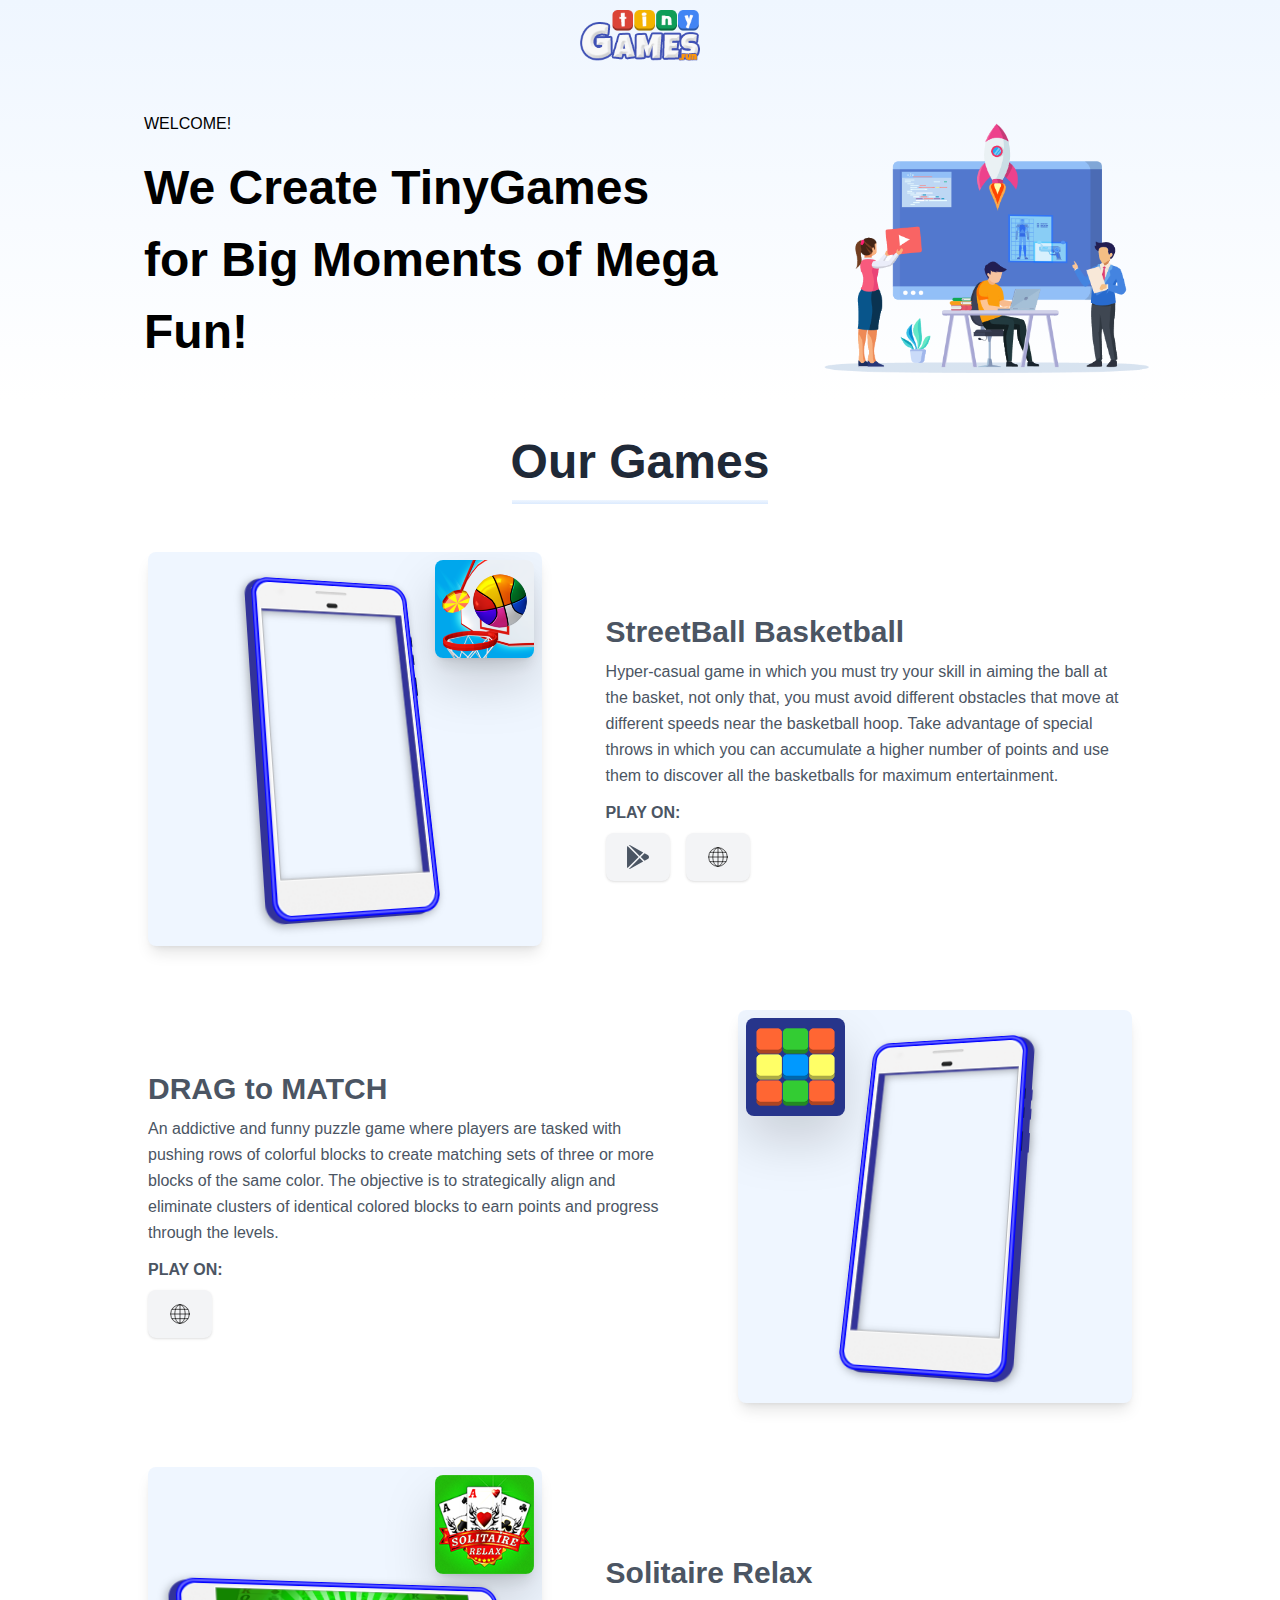
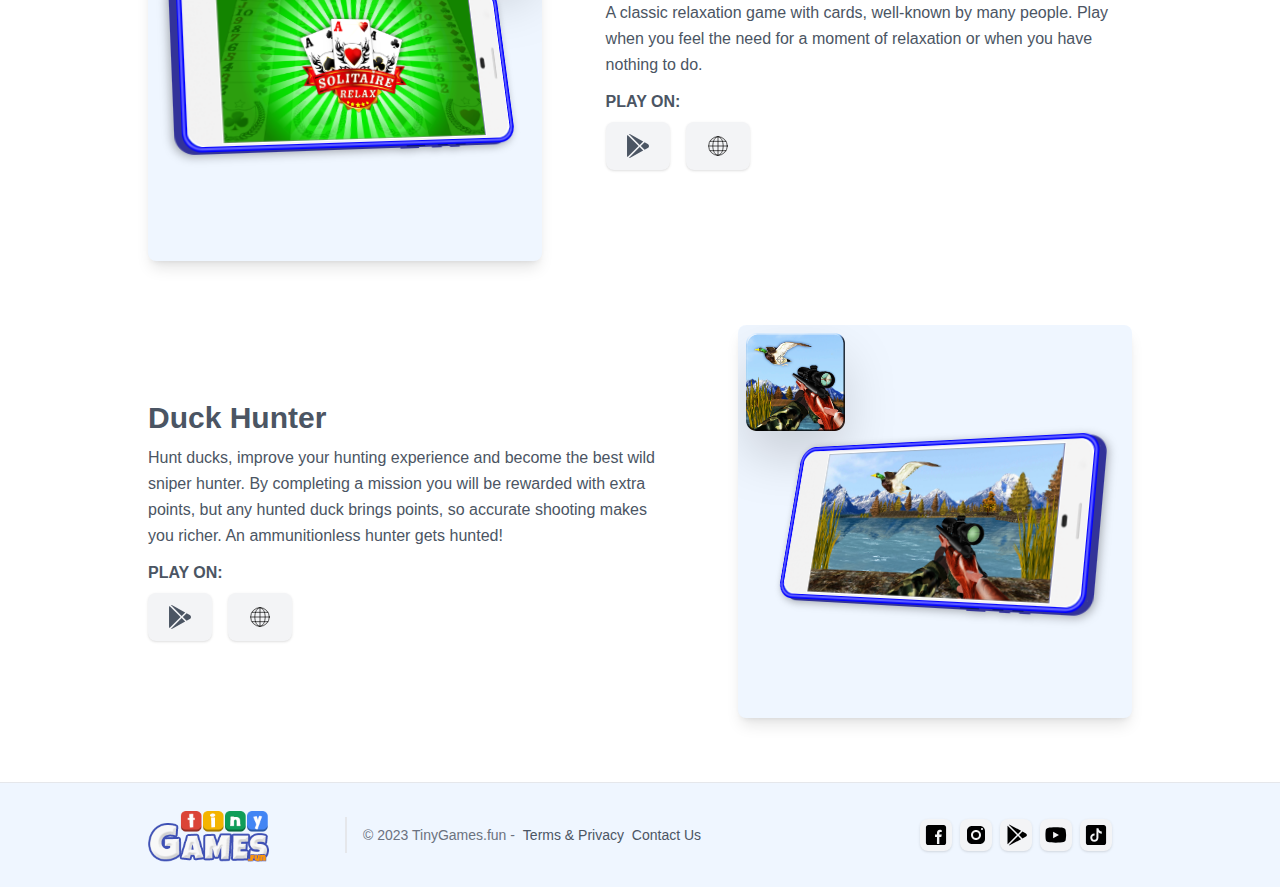
==== commit 66fcb8fd: "v2" ====
--- a/index.html
+++ b/index.html
@@ -1,10 +1,12 @@
-<!doctype html><html><head><meta charset="UTF-8"><meta http-equiv="x-ua-compatible" content="ie=edge"><meta name="viewport" content="width=device-width,initial-scale=1"><title>TinyGames.fun</title><meta name="description" content="We Create Tiny Games for Big Moments of Mega Fun!"><meta name="keywords" content="games,tiny games,hypercasual,casual games,mobile games,instant games"><link rel="stylesheet" type="text/css" href="/static/css/style.css"></head><body class="leading-normal tracking-normal bg-white" style="font-family: 'Source Sans Pro', sans-serif;"><nav id="header" class="fixed w-full z-30 top-0 shadow" style="clip-path: polygon(0 0, 100% 0%, 100% 50%, 50% 100%, 0 50%);"><div class="container w-full mx-auto flex flex-wrap items-center justify-center mt-0 py-2"><div class="flex items-center"><a class="no-underline hover:no-underline font-bold text-2xl lg:text-4xl" href="/"><img class="w-2/3" src="/static/img/logo.png" alt="TinyGames.fun"></a></div></div><hr class="border-b border-gray-100 opacity-25 my-0 py-0"></nav><div class="pt-24 bg-gradient-to-b from-blue-50 to-white"><div class="container max-w-5xl mx-auto flex flex-wrap flex-col-reverse md:flex-row items-center"><div class="flex p-4 flex-col w-full md:w-3/5 justify-center items-start text-center md:text-left"><p class="uppercase tracking-loose w-full">WELCOME!</p><h1 class="w-full my-4 text-5xl font-bold leading-normal">We Create TinyGames for Big Moments of Mega Fun!</h1></div><div class="w-full md:w-2/5 py-6 text-right"><img class="w-full md:w-4/5 z-50" style="float: right;" src="./static/img/hero1.png"></div></div></div><section class="border-b"><div class="container max-w-5xl mx-auto m-8"><h2 class="w-full my-2 text-5xl font-bold leading-tight text-center text-gray-800">Our Games</h2><div class="w-full mb-4"><div class="h-1 mx-auto bg-gradient-to-t from-blue-100 to-blue-50 w-64 my-0 py-0"></div></div><section class="text-gray-600"><div class="container mx-auto flex px-5 py-8 md:flex-row flex-col items-center"><div class="md:w-2/5 md:max-w-2/5 rounded-lg bg-blue-50 p-4 shadow-lg overflow-hidden"><img class="object-cover object-center rounded" alt="hero" src="/static/media/images/banner_1200x628.jpg"></div><div class="md:w-3/5 md:pl-16 flex flex-col md:items-start md:text-left mb-8 mt-8 items-center text-center"><h2 class="text-3xl font-bold leading-none mb-3">DRAG to MATCH</h2><p class="mb-4 leading-relaxed">An addictive and fun puzzle game where players are tasked with pushing rows of colorful blocks to create matching sets of three or more blocks of the same color. The objective is to strategically align and eliminate clusters of identical colored blocks to earn points and progress through the levels</p><span class="font-bold leading-none mb-3">PLAY ON:</span><div class="flex-1 justify-center [&>*:nth-child(2)]:ml-4 [&>*:nth-child(3)]:ml-4"><a href="https://play.google.com/store/apps/dev?id=5351020378119694682" target="_blank" class="bg-gray-100 inline-flex py-3 px-5 rounded-lg items-center shadow hover:bg-blue-300"><svg xmlns="http://www.w3.org/2000/svg" fill="currentColor" class="w-6 h-6" viewbox="0 0 512 512"><path d="M99.617 8.057a50.191 50.191 0 00-38.815-6.713l230.932 230.933 74.846-74.846L99.617 8.057zM32.139 20.116c-6.441 8.563-10.148 19.077-10.148 30.199v411.358c0 11.123 3.708 21.636 10.148 30.199l235.877-235.877L32.139 20.116zM464.261 212.087l-67.266-37.637-81.544 81.544 81.548 81.548 67.273-37.64c16.117-9.03 25.738-25.442 25.738-43.908s-9.621-34.877-25.749-43.907zM291.733 279.711L60.815 510.629c3.786.891 7.639 1.371 11.492 1.371a50.275 50.275 0 0027.31-8.07l266.965-149.372-74.849-74.847z"></path></svg> </a><a href="https://tinygames.fun" target="_blank" class="bg-gray-100 inline-flex py-3 px-5 rounded-lg items-center shadow hover:bg-blue-300"><svg xmlns="http://www.w3.org/2000/svg" fill="currentColor" class="w-6 h-6" viewbox="0 0 72 72"><g style="fill:none;stroke:#000;stroke-linecap:round;stroke-linejoin:round;stroke-miterlimit:10;stroke-width:2"><circle cx="36" cy="36" r="28"/><path d="m36 8v56c-8.5604 0-15.5-12.536-15.5-28s6.9396-28 15.5-28 15.5 12.536 15.5 28-6.9396 28-15.5 28"/><path d="m64 36h-56"/><path d="m60 22h-48"/><path d="m60 50h-48"/></g></svg></a></div></div></div></section><section class="text-gray-600"><div class="container mx-auto flex px-5 py-8 md:flex-row flex-col-reverse items-center"><div class="md:w-3/5 md:pr-16 flex flex-col md:items-start md:text-left mb-8 mt-8 items-center text-center"><h2 class="text-3xl font-bold leading-none mb-3">Solitaire Relax</h2><p class="mb-4 leading-relaxed">A classic relaxation game with cards, well-known by many people. Play when you feel the need for a moment of relaxation or when you have nothing to do.</p><span class="font-bold leading-none mb-3">PLAY ON:</span><div class="flex-1 justify-center [&>*:nth-child(2)]:ml-4 [&>*:nth-child(3)]:ml-4"><a href="https://play.google.com/store/apps/dev?id=5351020378119694682" target="_blank" class="bg-gray-100 inline-flex py-3 px-5 rounded-lg items-center shadow hover:bg-blue-300"><svg xmlns="http://www.w3.org/2000/svg" fill="currentColor" class="w-6 h-6" viewbox="0 0 512 512"><path d="M99.617 8.057a50.191 50.191 0 00-38.815-6.713l230.932 230.933 74.846-74.846L99.617 8.057zM32.139 20.116c-6.441 8.563-10.148 19.077-10.148 30.199v411.358c0 11.123 3.708 21.636 10.148 30.199l235.877-235.877L32.139 20.116zM464.261 212.087l-67.266-37.637-81.544 81.544 81.548 81.548 67.273-37.64c16.117-9.03 25.738-25.442 25.738-43.908s-9.621-34.877-25.749-43.907zM291.733 279.711L60.815 510.629c3.786.891 7.639 1.371 11.492 1.371a50.275 50.275 0 0027.31-8.07l266.965-149.372-74.849-74.847z"></path></svg> </a><a href="https://tinygames.fun" target="_blank" class="bg-gray-100 inline-flex py-3 px-5 rounded-lg items-center shadow hover:bg-blue-300"><svg xmlns="http://www.w3.org/2000/svg" fill="currentColor" class="w-6 h-6" viewbox="0 0 72 72"><g style="fill:none;stroke:#000;stroke-linecap:round;stroke-linejoin:round;stroke-miterlimit:10;stroke-width:2"><circle cx="36" cy="36" r="28"/><path d="m36 8v56c-8.5604 0-15.5-12.536-15.5-28s6.9396-28 15.5-28 15.5 12.536 15.5 28-6.9396 28-15.5 28"/><path d="m64 36h-56"/><path d="m60 22h-48"/><path d="m60 50h-48"/></g></svg></a></div></div><div class="md:w-2/5 md:max-w-2/5 rounded-lg bg-blue-50 p-4 shadow-lg overflow-hidden"><img class="object-cover object-center rounded" alt="hero" src="/static/media/images/1920x1080.png"></div></div></section><section class="text-gray-600"><div class="container mx-auto flex px-5 py-8 md:flex-row flex-col items-center"><div class="md:w-2/5 md:max-w-2/5 rounded-lg bg-blue-50 p-4 shadow-lg overflow-hidden"><img class="object-cover object-center rounded" alt="hero" src="/static/media/images/duck-hunter-banner-tv.png"></div><div class="md:w-3/5 md:pl-16 flex flex-col md:items-start md:text-left mb-8 mt-8 items-center text-center"><h2 class="text-3xl font-bold leading-none mb-3">Duck Hunter</h2><p class="mb-4 leading-relaxed">Hunt ducks, improve your hunting experience and become the best wild sniper hunter. By completing a mission you will be rewarded with extra points, but any hunted duck brings points, so accurate shooting makes you richer. An ammunitionless hunter gets hunted!</p><span class="font-bold leading-none mb-3">PLAY ON:</span><div class="flex-1 justify-center [&>*:nth-child(2)]:ml-4 [&>*:nth-child(3)]:ml-4"><a href="https://play.google.com/store/apps/dev?id=5351020378119694682" target="_blank" class="bg-gray-100 inline-flex py-3 px-5 rounded-lg items-center shadow hover:bg-blue-300"><svg xmlns="http://www.w3.org/2000/svg" fill="currentColor" class="w-6 h-6" viewbox="0 0 512 512"><path d="M99.617 8.057a50.191 50.191 0 00-38.815-6.713l230.932 230.933 74.846-74.846L99.617 8.057zM32.139 20.116c-6.441 8.563-10.148 19.077-10.148 30.199v411.358c0 11.123 3.708 21.636 10.148 30.199l235.877-235.877L32.139 20.116zM464.261 212.087l-67.266-37.637-81.544 81.544 81.548 81.548 67.273-37.64c16.117-9.03 25.738-25.442 25.738-43.908s-9.621-34.877-25.749-43.907zM291.733 279.711L60.815 510.629c3.786.891 7.639 1.371 11.492 1.371a50.275 50.275 0 0027.31-8.07l266.965-149.372-74.849-74.847z"></path></svg> </a><a href="https://tinygames.fun" target="_blank" class="bg-gray-100 inline-flex py-3 px-5 rounded-lg items-center shadow hover:bg-blue-300"><svg xmlns="http://www.w3.org/2000/svg" fill="currentColor" class="w-6 h-6" viewbox="0 0 72 72"><g style="fill:none;stroke:#000;stroke-linecap:round;stroke-linejoin:round;stroke-miterlimit:10;stroke-width:2"><circle cx="36" cy="36" r="28"/><path d="m36 8v56c-8.5604 0-15.5-12.536-15.5-28s6.9396-28 15.5-28 15.5 12.536 15.5 28-6.9396 28-15.5 28"/><path d="m64 36h-56"/><path d="m60 22h-48"/><path d="m60 50h-48"/></g></svg></a></div></div></div></section></div></section><footer class="text-gray-600 bg-blue-50"><div class="container px-5 py-4 mx-auto max-w-5xl flex items-center sm:flex-row flex-col"><a class="flex items-center md:justify-start justify-center"><img src="/static/img/logo.png" alt="TinyGames.fun"></a><p class="text-sm text-gray-500 sm:ml-4 sm:pl-4 sm:border-l-2 sm:border-gray-200 sm:py-2 sm:mt-0 mt-4">© 2023 TinyGames.fun - <a class="text-gray-600 ml-1" href="/privacy">Terms &amp; Privacy</a> <a class="text-gray-600 ml-1" href="/contact">Contact Us</a></p><div class="inline-flex sm:ml-auto sm:mt-0 mt-4 justify-center sm:justify-start"><div class="flex-1 justify-center m-4"><a href="https://facebook.com/" target="_blank" class="bg-gray-100 inline-flex p-1 m-1 rounded-lg items-center shadow hover:bg-blue-300"><img src="data:image/svg+xml;utf8,  &lt;svg xmlns=&quot;http://www.w3.org/2000/svg&quot;  viewBox=&quot;0 0 50 50&quot; width=&quot;24px&quot; height=&quot;24px&quot;&gt;    &lt;path d=&quot;M41,4H9C6.24,4,4,6.24,4,9v32c0,2.76,2.24,5,5,5h32c2.76,0,5-2.24,5-5V9C46,6.24,43.76,4,41,4z M37,19h-2c-2.14,0-3,0.5-3,2 v3h5l-1,5h-4v15h-5V29h-4v-5h4v-3c0-4,2-7,6-7c2.9,0,4,1,4,1V19z&quot;/&gt;&lt;/svg&gt;"> </a><a href="https://instagram.com/tinygames.fun" target="_blank" class="bg-gray-100 inline-flex p-1 m-1 rounded-lg items-center shadow hover:bg-blue-300"><img src="data:image/svg+xml;utf8,  &lt;svg xmlns=&quot;http://www.w3.org/2000/svg&quot;  viewBox=&quot;0 0 24 24&quot; width=&quot;24px&quot; height=&quot;24px&quot;&gt;    &lt;path d=&quot;M 8 3 C 5.239 3 3 5.239 3 8 L 3 16 C 3 18.761 5.239 21 8 21 L 16 21 C 18.761 21 21 18.761 21 16 L 21 8 C 21 5.239 18.761 3 16 3 L 8 3 z M 18 5 C 18.552 5 19 5.448 19 6 C 19 6.552 18.552 7 18 7 C 17.448 7 17 6.552 17 6 C 17 5.448 17.448 5 18 5 z M 12 7 C 14.761 7 17 9.239 17 12 C 17 14.761 14.761 17 12 17 C 9.239 17 7 14.761 7 12 C 7 9.239 9.239 7 12 7 z M 12 9 A 3 3 0 0 0 9 12 A 3 3 0 0 0 12 15 A 3 3 0 0 0 15 12 A 3 3 0 0 0 12 9 z&quot;/&gt;&lt;/svg&gt;"> </a><a href="https://play.google.com/store/apps/dev?id=5351020378119694682" target="_blank" class="bg-gray-100 inline-flex p-1 m-1 rounded-lg items-center shadow hover:bg-blue-300"><img src="data:image/svg+xml;utf8,  &lt;svg xmlns=&quot;http://www.w3.org/2000/svg&quot;  viewBox=&quot;0 0 48 48&quot; width=&quot;24px&quot; height=&quot;24px&quot;&gt;&lt;path d=&quot;M25.88 24L7.31 42.57C7.1 42.13 7 41.65 7 41.15V6.85c0-.5.1-.98.31-1.42L25.88 24zM28 26.12l6.21 6.21-22.05 11.9c-.52.28-1.09.42-1.66.42-.31 0-.61-.04-.91-.12L28 26.12zM28 21.88L9.6 3.48c.85-.24 1.76-.14 2.56.29l22.05 11.9L28 21.88zM45.79 24c0 1.29-.71 2.47-1.84 3.08l-6.98 3.77L30.12 24l6.85-6.85 6.98 3.77C45.08 21.53 45.79 22.71 45.79 24z&quot;/&gt;&lt;/svg&gt;"> </a><a href="https://youtube.com/" target="_blank" class="bg-gray-100 inline-flex p-1 m-1 rounded-lg items-center shadow hover:bg-blue-300"><img src="data:image/svg+xml;utf8,   &lt;svg xmlns=&quot;http://www.w3.org/2000/svg&quot;  viewBox=&quot;0 0 50 50&quot; width=&quot;24px&quot; height=&quot;24px&quot;&gt;&lt;path d=&quot;M 44.898438 14.5 C 44.5 12.300781 42.601563 10.699219 40.398438 10.199219 C 37.101563 9.5 31 9 24.398438 9 C 17.800781 9 11.601563 9.5 8.300781 10.199219 C 6.101563 10.699219 4.199219 12.199219 3.800781 14.5 C 3.398438 17 3 20.5 3 25 C 3 29.5 3.398438 33 3.898438 35.5 C 4.300781 37.699219 6.199219 39.300781 8.398438 39.800781 C 11.898438 40.5 17.898438 41 24.5 41 C 31.101563 41 37.101563 40.5 40.601563 39.800781 C 42.800781 39.300781 44.699219 37.800781 45.101563 35.5 C 45.5 33 46 29.398438 46.101563 25 C 45.898438 20.5 45.398438 17 44.898438 14.5 Z M 19 32 L 19 18 L 31.199219 25 Z&quot;/&gt;&lt;/svg&gt;"> </a><a href="https://tiktok.com/" target="_blank" class="bg-gray-100 inline-flex p-1 m-1 rounded-lg items-center shadow hover:bg-blue-300"><img src="data:image/svg+xml;utf8,  &lt;svg xmlns=&quot;http://www.w3.org/2000/svg&quot;  viewBox=&quot;0 0 50 50&quot; width=&quot;24px&quot; height=&quot;24px&quot;&gt;    &lt;path d=&quot;M41,4H9C6.243,4,4,6.243,4,9v32c0,2.757,2.243,5,5,5h32c2.757,0,5-2.243,5-5V9C46,6.243,43.757,4,41,4z M37.006,22.323 c-0.227,0.021-0.457,0.035-0.69,0.035c-2.623,0-4.928-1.349-6.269-3.388c0,5.349,0,11.435,0,11.537c0,4.709-3.818,8.527-8.527,8.527 s-8.527-3.818-8.527-8.527s3.818-8.527,8.527-8.527c0.178,0,0.352,0.016,0.527,0.027v4.202c-0.175-0.021-0.347-0.053-0.527-0.053 c-2.404,0-4.352,1.948-4.352,4.352s1.948,4.352,4.352,4.352s4.527-1.894,4.527-4.298c0-0.095,0.042-19.594,0.042-19.594h4.016 c0.378,3.591,3.277,6.425,6.901,6.685V22.323z&quot;/&gt;&lt;/svg&gt;"></a></div></div></div></footer><script src="/static/js/alpine.js"></script><script>var scrollpos = window.scrollY;
+<!doctype html><html><head><meta charset="UTF-8"><meta http-equiv="x-ua-compatible" content="ie=edge"><meta name="viewport" content="width=device-width,initial-scale=1"><title>TinyGames.fun</title><meta name="description" content="We Create Tiny Games for Big Moments of Mega Fun!"><meta name="keywords" content="games,tiny games,hypercasual,casual games,mobile games,instant games"><link rel="stylesheet" type="text/css" href="/static/css/style.css"></head><body class="leading-normal tracking-normal bg-white" style="font-family: 'Source Sans Pro', sans-serif;"><nav id="header" class="fixed w-full z-30 top-0"><div class="w-full mx-auto flex flex-wrap items-center justify-center mt-0 py-2" style="clip-path: polygon(0 0, 100% 0%, 100% 50%, 50% 100%, 0 50%);"><div class="flex items-center"><a class="no-underline hover:no-underline font-bold text-2xl lg:text-4xl" href="/"><img class="w-2/3 mx-auto" src="/static/img/logo.png" alt="TinyGames.fun"></a></div></div></nav><div class="pt-24 bg-gradient-to-b from-blue-50 to-white"><div class="container max-w-5xl mx-auto flex flex-wrap flex-col-reverse md:flex-row items-center"><div class="flex p-4 flex-col w-full md:w-3/5 justify-center items-start text-center md:text-left"><p class="uppercase tracking-loose w-full">WELCOME!</p><h1 class="w-full my-4 text-5xl font-bold leading-normal">We Create TinyGames for Big Moments of Mega Fun!</h1></div><div class="w-full md:w-2/5 py-6 text-right"><img class="w-full md:w-4/5 z-50" style="float: right;" src="./static/img/hero1.png"></div></div></div><section class="border-b"><div class="container max-w-5xl mx-auto m-8"><h2 class="w-full my-2 text-5xl font-bold leading-tight text-center text-gray-800">Our Games</h2><div class="w-full mb-4"><div class="h-1 mx-auto bg-gradient-to-t from-blue-100 to-blue-50 w-64 my-0 py-0"></div></div><section class="text-gray-600"><div class="container mx-auto flex px-5 py-8 md:flex-row flex-col items-center"><div class="md:w-2/5 md:max-w-2/5 sm:w-5/6 sm:max-w-5/6 pb-8 aspect-square relative flex justify-center rounded-lg bg-blue-50 p-4 shadow-lg overflow-hidden"><img class="media-icon w-1/4 absolute right-0 top-0 mt-2 mr-2 rounded-lg drop-shadow-2xl shadow-lg" alt="hero" src="/static/media/images/android-chrome-192x192.png"><div class="media-portrait-left"><img class="frame-portrait" src="/static/img/frame-portrait.png"><video class="media-portrait" autoplay="autoplay" loop="loop" muted="muted" playsinline="playsinline"><source src="/static/media/videos/streetball_9x16.mp4" type="video/mp4"></video></div></div><div class="md:w-3/5 md:pl-16 flex flex-col md:items-start md:text-left mb-8 mt-8 items-center text-center"><h2 class="text-3xl font-bold leading-none mb-3">StreetBall Basketball</h2><p class="mb-4 leading-relaxed">Hyper-casual game in which you must try your skill in aiming the ball at the basket, not only that, you must avoid different obstacles that move at different speeds near the basketball hoop. Take advantage of special throws in which you can accumulate a higher number of points and use them to discover all the basketballs for maximum entertainment.</p><span class="font-bold leading-none mb-3">PLAY ON:</span><div class="flex-1 justify-center [&>*:nth-child(2)]:ml-4 [&>*:nth-child(3)]:ml-4"><a href="https://play.google.com/store/apps/details?id=fun.tinygames.streetball" target="_blank" class="bg-gray-100 inline-flex py-3 px-5 rounded-lg items-center shadow hover:bg-blue-300"><svg xmlns="http://www.w3.org/2000/svg" fill="currentColor" class="w-6 h-6" viewbox="0 0 512 512"><path d="M99.617 8.057a50.191 50.191 0 00-38.815-6.713l230.932 230.933 74.846-74.846L99.617 8.057zM32.139 20.116c-6.441 8.563-10.148 19.077-10.148 30.199v411.358c0 11.123 3.708 21.636 10.148 30.199l235.877-235.877L32.139 20.116zM464.261 212.087l-67.266-37.637-81.544 81.544 81.548 81.548 67.273-37.64c16.117-9.03 25.738-25.442 25.738-43.908s-9.621-34.877-25.749-43.907zM291.733 279.711L60.815 510.629c3.786.891 7.639 1.371 11.492 1.371a50.275 50.275 0 0027.31-8.07l266.965-149.372-74.849-74.847z"></path></svg> </a><a href="https://tinygames.fun" target="_blank" class="bg-gray-100 inline-flex py-3 px-5 rounded-lg items-center shadow hover:bg-blue-300"><svg xmlns="http://www.w3.org/2000/svg" fill="currentColor" class="w-6 h-6" viewbox="0 0 72 72"><g style="fill:none;stroke:#000;stroke-linecap:round;stroke-linejoin:round;stroke-miterlimit:10;stroke-width:2"><circle cx="36" cy="36" r="28"/><path d="m36 8v56c-8.5604 0-15.5-12.536-15.5-28s6.9396-28 15.5-28 15.5 12.536 15.5 28-6.9396 28-15.5 28"/><path d="m64 36h-56"/><path d="m60 22h-48"/><path d="m60 50h-48"/></g></svg></a></div></div></div></section><section class="text-gray-600"><div class="container mx-auto flex px-5 py-8 md:flex-row flex-col-reverse items-center"><div class="md:w-3/5 md:pr-16 flex flex-col md:items-start md:text-left mb-8 mt-8 items-center text-center"><h2 class="text-3xl font-bold leading-none mb-3">DRAG to MATCH</h2><p class="mb-4 leading-relaxed">An addictive and funny puzzle game where players are tasked with pushing rows of colorful blocks to create matching sets of three or more blocks of the same color. The objective is to strategically align and eliminate clusters of identical colored blocks to earn points and progress through the levels.</p><span class="font-bold leading-none mb-3">PLAY ON:</span><div class="flex-1 justify-center [&>*:nth-child(2)]:ml-4 [&>*:nth-child(3)]:ml-4"><a href="https://tinygames.fun" target="_blank" class="bg-gray-100 inline-flex py-3 px-5 rounded-lg items-center shadow hover:bg-blue-300"><svg xmlns="http://www.w3.org/2000/svg" fill="currentColor" class="w-6 h-6" viewbox="0 0 72 72"><g style="fill:none;stroke:#000;stroke-linecap:round;stroke-linejoin:round;stroke-miterlimit:10;stroke-width:2"><circle cx="36" cy="36" r="28"/><path d="m36 8v56c-8.5604 0-15.5-12.536-15.5-28s6.9396-28 15.5-28 15.5 12.536 15.5 28-6.9396 28-15.5 28"/><path d="m64 36h-56"/><path d="m60 22h-48"/><path d="m60 50h-48"/></g></svg></a></div></div><div class="md:w-2/5 md:max-w-2/5 sm:w-5/6 sm:max-w-5/6 pb-8 relative flex justify-center aspect-square rounded-lg bg-blue-50 p-4 shadow-lg overflow-hidden"><img class="media-icon w-1/4 absolute left-0 top-0 mt-2 ml-2 rounded-lg drop-shadow-2xl" alt="hero" src="/static/media/images/icons-192.png"><div class="media-portrait-right"><img class="frame-portrait" src="/static/img/frame-portrait.png"><video class="media-portrait" autoplay="autoplay" loop="loop" muted="muted" playsinline="playsinline"><source src="/static/media/videos/match-loop.mp4" type="video/mp4"></video></div></div></div></section><section class="text-gray-600"><div class="container mx-auto flex px-5 py-8 md:flex-row flex-col items-center"><div class="md:w-2/5 md:max-w-2/5 sm:w-5/6 sm:max-w-5/6 pl-8 aspect-square relative flex justify-center rounded-lg bg-blue-50 p-4 shadow-lg overflow-hidden"><img class="media-icon w-1/4 absolute right-0 top-0 mt-2 mr-2 rounded-lg drop-shadow-2xl shadow-lg" alt="hero" src="/static/media/images/solitaire-relax-game-x128.png"><div class="media-landscape-left"><img class="frame-landscape" src="/static/img/frame-landscape.png"> <img class="media-landscape" alt="hero" src="/static/media/images/1920x1080.png"></div></div><div class="md:w-3/5 md:pl-16 flex flex-col md:items-start md:text-left mb-8 mt-8 items-center text-center"><h2 class="text-3xl font-bold leading-none mb-3">Solitaire Relax</h2><p class="mb-4 leading-relaxed">A classic relaxation game with cards, well-known by many people. Play when you feel the need for a moment of relaxation or when you have nothing to do.</p><span class="font-bold leading-none mb-3">PLAY ON:</span><div class="flex-1 justify-center [&>*:nth-child(2)]:ml-4 [&>*:nth-child(3)]:ml-4"><a href="https://play.google.com/store/apps/dev?id=5351020378119694682" target="_blank" class="bg-gray-100 inline-flex py-3 px-5 rounded-lg items-center shadow hover:bg-blue-300"><svg xmlns="http://www.w3.org/2000/svg" fill="currentColor" class="w-6 h-6" viewbox="0 0 512 512"><path d="M99.617 8.057a50.191 50.191 0 00-38.815-6.713l230.932 230.933 74.846-74.846L99.617 8.057zM32.139 20.116c-6.441 8.563-10.148 19.077-10.148 30.199v411.358c0 11.123 3.708 21.636 10.148 30.199l235.877-235.877L32.139 20.116zM464.261 212.087l-67.266-37.637-81.544 81.544 81.548 81.548 67.273-37.64c16.117-9.03 25.738-25.442 25.738-43.908s-9.621-34.877-25.749-43.907zM291.733 279.711L60.815 510.629c3.786.891 7.639 1.371 11.492 1.371a50.275 50.275 0 0027.31-8.07l266.965-149.372-74.849-74.847z"></path></svg> </a><a href="https://tinygames.fun" target="_blank" class="bg-gray-100 inline-flex py-3 px-5 rounded-lg items-center shadow hover:bg-blue-300"><svg xmlns="http://www.w3.org/2000/svg" fill="currentColor" class="w-6 h-6" viewbox="0 0 72 72"><g style="fill:none;stroke:#000;stroke-linecap:round;stroke-linejoin:round;stroke-miterlimit:10;stroke-width:2"><circle cx="36" cy="36" r="28"/><path d="m36 8v56c-8.5604 0-15.5-12.536-15.5-28s6.9396-28 15.5-28 15.5 12.536 15.5 28-6.9396 28-15.5 28"/><path d="m64 36h-56"/><path d="m60 22h-48"/><path d="m60 50h-48"/></g></svg></a></div></div></div></section><section class="text-gray-600"><div class="container mx-auto flex px-5 py-8 md:flex-row flex-col-reverse items-center"><div class="md:w-3/5 md:pr-16 flex flex-col md:items-start md:text-left mb-8 mt-8 items-center text-center"><h2 class="text-3xl font-bold leading-none mb-3">Duck Hunter</h2><p class="mb-4 leading-relaxed">Hunt ducks, improve your hunting experience and become the best wild sniper hunter. By completing a mission you will be rewarded with extra points, but any hunted duck brings points, so accurate shooting makes you richer. An ammunitionless hunter gets hunted!</p><span class="font-bold leading-none mb-3">PLAY ON:</span><div class="flex-1 justify-center [&>*:nth-child(2)]:ml-4 [&>*:nth-child(3)]:ml-4"><a href="https://play.google.com/store/apps/dev?id=5351020378119694682" target="_blank" class="bg-gray-100 inline-flex py-3 px-5 rounded-lg items-center shadow hover:bg-blue-300"><svg xmlns="http://www.w3.org/2000/svg" fill="currentColor" class="w-6 h-6" viewbox="0 0 512 512"><path d="M99.617 8.057a50.191 50.191 0 00-38.815-6.713l230.932 230.933 74.846-74.846L99.617 8.057zM32.139 20.116c-6.441 8.563-10.148 19.077-10.148 30.199v411.358c0 11.123 3.708 21.636 10.148 30.199l235.877-235.877L32.139 20.116zM464.261 212.087l-67.266-37.637-81.544 81.544 81.548 81.548 67.273-37.64c16.117-9.03 25.738-25.442 25.738-43.908s-9.621-34.877-25.749-43.907zM291.733 279.711L60.815 510.629c3.786.891 7.639 1.371 11.492 1.371a50.275 50.275 0 0027.31-8.07l266.965-149.372-74.849-74.847z"></path></svg> </a><a href="https://tinygames.fun" target="_blank" class="bg-gray-100 inline-flex py-3 px-5 rounded-lg items-center shadow hover:bg-blue-300"><svg xmlns="http://www.w3.org/2000/svg" fill="currentColor" class="w-6 h-6" viewbox="0 0 72 72"><g style="fill:none;stroke:#000;stroke-linecap:round;stroke-linejoin:round;stroke-miterlimit:10;stroke-width:2"><circle cx="36" cy="36" r="28"/><path d="m36 8v56c-8.5604 0-15.5-12.536-15.5-28s6.9396-28 15.5-28 15.5 12.536 15.5 28-6.9396 28-15.5 28"/><path d="m64 36h-56"/><path d="m60 22h-48"/><path d="m60 50h-48"/></g></svg></a></div></div><div class="md:w-2/5 md:max-w-2/5 sm:w-5/6 sm:max-w-5/6 pr-8 relative flex justify-center aspect-square rounded-lg bg-blue-50 p-4 shadow-lg overflow-hidden"><img class="media-icon w-1/4 absolute left-0 top-0 mt-2 ml-2 rounded-lg drop-shadow-2xl" alt="hero" src="/static/media/images/duck-hunter-192_op.png"><div class="media-landscape-right"><img class="frame-landscape" src="/static/img/frame-landscape.png"> <img class="media-landscape" alt="hero" src="/static/media/images/16x9.png"></div></div></div></section></div></section><footer class="text-gray-600 bg-blue-50"><div class="container px-5 py-4 mx-auto max-w-5xl flex items-center sm:flex-row flex-col"><a class="flex items-center md:justify-start justify-center"><img class="w-2/3" src="/static/img/logo.png" alt="TinyGames.fun"></a><p class="text-sm text-gray-500 sm:ml-4 sm:pl-4 sm:border-l-2 sm:border-gray-200 sm:py-2 sm:mt-0 mt-4">© 2023 TinyGames.fun - <a class="text-gray-600 ml-1" href="/privacy">Terms &amp; Privacy</a> <a class="text-gray-600 ml-1" href="/contact">Contact Us</a></p><div class="inline-flex sm:ml-auto sm:mt-0 mt-4 justify-center sm:justify-start"><div class="flex-1 justify-center m-4"><a href="https://facebook.com/" target="_blank" class="bg-gray-100 inline-flex p-1 m-1 rounded-lg items-center shadow hover:bg-blue-300"><img src="data:image/svg+xml;utf8,  &lt;svg xmlns=&quot;http://www.w3.org/2000/svg&quot;  viewBox=&quot;0 0 50 50&quot; width=&quot;24px&quot; height=&quot;24px&quot;&gt;    &lt;path d=&quot;M41,4H9C6.24,4,4,6.24,4,9v32c0,2.76,2.24,5,5,5h32c2.76,0,5-2.24,5-5V9C46,6.24,43.76,4,41,4z M37,19h-2c-2.14,0-3,0.5-3,2 v3h5l-1,5h-4v15h-5V29h-4v-5h4v-3c0-4,2-7,6-7c2.9,0,4,1,4,1V19z&quot;/&gt;&lt;/svg&gt;"> </a><a href="https://instagram.com/tinygames.fun" target="_blank" class="bg-gray-100 inline-flex p-1 m-1 rounded-lg items-center shadow hover:bg-blue-300"><img src="data:image/svg+xml;utf8,  &lt;svg xmlns=&quot;http://www.w3.org/2000/svg&quot;  viewBox=&quot;0 0 24 24&quot; width=&quot;24px&quot; height=&quot;24px&quot;&gt;    &lt;path d=&quot;M 8 3 C 5.239 3 3 5.239 3 8 L 3 16 C 3 18.761 5.239 21 8 21 L 16 21 C 18.761 21 21 18.761 21 16 L 21 8 C 21 5.239 18.761 3 16 3 L 8 3 z M 18 5 C 18.552 5 19 5.448 19 6 C 19 6.552 18.552 7 18 7 C 17.448 7 17 6.552 17 6 C 17 5.448 17.448 5 18 5 z M 12 7 C 14.761 7 17 9.239 17 12 C 17 14.761 14.761 17 12 17 C 9.239 17 7 14.761 7 12 C 7 9.239 9.239 7 12 7 z M 12 9 A 3 3 0 0 0 9 12 A 3 3 0 0 0 12 15 A 3 3 0 0 0 15 12 A 3 3 0 0 0 12 9 z&quot;/&gt;&lt;/svg&gt;"> </a><a href="https://play.google.com/store/apps/dev?id=5351020378119694682" target="_blank" class="bg-gray-100 inline-flex p-1 m-1 rounded-lg items-center shadow hover:bg-blue-300"><img src="data:image/svg+xml;utf8,  &lt;svg xmlns=&quot;http://www.w3.org/2000/svg&quot;  viewBox=&quot;0 0 48 48&quot; width=&quot;24px&quot; height=&quot;24px&quot;&gt;&lt;path d=&quot;M25.88 24L7.31 42.57C7.1 42.13 7 41.65 7 41.15V6.85c0-.5.1-.98.31-1.42L25.88 24zM28 26.12l6.21 6.21-22.05 11.9c-.52.28-1.09.42-1.66.42-.31 0-.61-.04-.91-.12L28 26.12zM28 21.88L9.6 3.48c.85-.24 1.76-.14 2.56.29l22.05 11.9L28 21.88zM45.79 24c0 1.29-.71 2.47-1.84 3.08l-6.98 3.77L30.12 24l6.85-6.85 6.98 3.77C45.08 21.53 45.79 22.71 45.79 24z&quot;/&gt;&lt;/svg&gt;"> </a><a href="https://youtube.com/" target="_blank" class="bg-gray-100 inline-flex p-1 m-1 rounded-lg items-center shadow hover:bg-blue-300"><img src="data:image/svg+xml;utf8,   &lt;svg xmlns=&quot;http://www.w3.org/2000/svg&quot;  viewBox=&quot;0 0 50 50&quot; width=&quot;24px&quot; height=&quot;24px&quot;&gt;&lt;path d=&quot;M 44.898438 14.5 C 44.5 12.300781 42.601563 10.699219 40.398438 10.199219 C 37.101563 9.5 31 9 24.398438 9 C 17.800781 9 11.601563 9.5 8.300781 10.199219 C 6.101563 10.699219 4.199219 12.199219 3.800781 14.5 C 3.398438 17 3 20.5 3 25 C 3 29.5 3.398438 33 3.898438 35.5 C 4.300781 37.699219 6.199219 39.300781 8.398438 39.800781 C 11.898438 40.5 17.898438 41 24.5 41 C 31.101563 41 37.101563 40.5 40.601563 39.800781 C 42.800781 39.300781 44.699219 37.800781 45.101563 35.5 C 45.5 33 46 29.398438 46.101563 25 C 45.898438 20.5 45.398438 17 44.898438 14.5 Z M 19 32 L 19 18 L 31.199219 25 Z&quot;/&gt;&lt;/svg&gt;"> </a><a href="https://www.tiktok.com/@tinygames.fun" target="_blank" class="bg-gray-100 inline-flex p-1 m-1 rounded-lg items-center shadow hover:bg-blue-300"><img src="data:image/svg+xml;utf8,  &lt;svg xmlns=&quot;http://www.w3.org/2000/svg&quot;  viewBox=&quot;0 0 50 50&quot; width=&quot;24px&quot; height=&quot;24px&quot;&gt;    &lt;path d=&quot;M41,4H9C6.243,4,4,6.243,4,9v32c0,2.757,2.243,5,5,5h32c2.757,0,5-2.243,5-5V9C46,6.243,43.757,4,41,4z M37.006,22.323 c-0.227,0.021-0.457,0.035-0.69,0.035c-2.623,0-4.928-1.349-6.269-3.388c0,5.349,0,11.435,0,11.537c0,4.709-3.818,8.527-8.527,8.527 s-8.527-3.818-8.527-8.527s3.818-8.527,8.527-8.527c0.178,0,0.352,0.016,0.527,0.027v4.202c-0.175-0.021-0.347-0.053-0.527-0.053 c-2.404,0-4.352,1.948-4.352,4.352s1.948,4.352,4.352,4.352s4.527-1.894,4.527-4.298c0-0.095,0.042-19.594,0.042-19.594h4.016 c0.378,3.591,3.277,6.425,6.901,6.685V22.323z&quot;/&gt;&lt;/svg&gt;"></a></div></div></div></footer><script src="/static/js/alpine.js"></script><script>var scrollpos = window.scrollY;
       var header = document.getElementById("header");
       document.addEventListener("scroll", function () {
         scrollpos = window.scrollY;
         if (scrollpos > 10) {
-          header.classList.add("bg-white"); 
+          header.classList.add("nav-shadow"); 
+          header.firstChild.classList.add("bg-white");
         } else {
-          header.classList.remove("bg-white");
+          header.classList.remove("nav-shadow");
+          header.firstChild.classList.remove("bg-white");
         }
       });</script><script type="text/javascript" src="https://identity.netlify.com/v1/netlify-identity-widget.js"></script></body></html>--- a/static/css/style.css
+++ b/static/css/style.css
@@ -1,6 +1,8 @@
 /*
 ! tailwindcss v3.2.7 | MIT License | https://tailwindcss.com
-*//*
+*/
+
+/*
 1. Prevent padding and border from affecting element width. (https://github.com/mozdevs/cssremedy/issues/4)
 2. Allow adding a border to an element by just adding a border-width. (https://github.com/tailwindcss/tailwindcss/pull/116)
 */
@@ -8,10 +10,14 @@
 *,
 ::before,
 ::after {
-  box-sizing: border-box; /* 1 */
-  border-width: 0; /* 2 */
-  border-style: solid; /* 2 */
-  border-color: #e5e7eb; /* 2 */
+  box-sizing: border-box;
+  /* 1 */
+  border-width: 0;
+  /* 2 */
+  border-style: solid;
+  /* 2 */
+  border-color: #e5e7eb;
+  /* 2 */
 }
 
 ::before,
@@ -28,13 +34,19 @@
 */
 
 html {
-  line-height: 1.5; /* 1 */
-  -webkit-text-size-adjust: 100%; /* 2 */
-  -moz-tab-size: 4; /* 3 */
+  line-height: 1.5;
+  /* 1 */
+  -webkit-text-size-adjust: 100%;
+  /* 2 */
+  -moz-tab-size: 4;
+  /* 3 */
   -o-tab-size: 4;
-     tab-size: 4; /* 3 */
-  font-family: ui-sans-serif, system-ui, -apple-system, BlinkMacSystemFont, "Segoe UI", Roboto, "Helvetica Neue", Arial, "Noto Sans", sans-serif, "Apple Color Emoji", "Segoe UI Emoji", "Segoe UI Symbol", "Noto Color Emoji"; /* 4 */
-  font-feature-settings: normal; /* 5 */
+     tab-size: 4;
+  /* 3 */
+  font-family: ui-sans-serif, system-ui, -apple-system, BlinkMacSystemFont, "Segoe UI", Roboto, "Helvetica Neue", Arial, "Noto Sans", sans-serif, "Apple Color Emoji", "Segoe UI Emoji", "Segoe UI Symbol", "Noto Color Emoji";
+  /* 4 */
+  font-feature-settings: normal;
+  /* 5 */
 }
 
 /*
@@ -43,8 +55,10 @@
 */
 
 body {
-  margin: 0; /* 1 */
-  line-height: inherit; /* 2 */
+  margin: 0;
+  /* 1 */
+  line-height: inherit;
+  /* 2 */
 }
 
 /*
@@ -54,9 +68,12 @@
 */
 
 hr {
-  height: 0; /* 1 */
-  color: inherit; /* 2 */
-  border-top-width: 1px; /* 3 */
+  height: 0;
+  /* 1 */
+  color: inherit;
+  /* 2 */
+  border-top-width: 1px;
+  /* 3 */
 }
 
 /*
@@ -109,8 +126,10 @@
 kbd,
 samp,
 pre {
-  font-family: ui-monospace, SFMono-Regular, Menlo, Monaco, Consolas, "Liberation Mono", "Courier New", monospace; /* 1 */
-  font-size: 1em; /* 2 */
+  font-family: ui-monospace, SFMono-Regular, Menlo, Monaco, Consolas, "Liberation Mono", "Courier New", monospace;
+  /* 1 */
+  font-size: 1em;
+  /* 2 */
 }
 
 /*
@@ -148,9 +167,12 @@
 */
 
 table {
-  text-indent: 0; /* 1 */
-  border-color: inherit; /* 2 */
-  border-collapse: collapse; /* 3 */
+  text-indent: 0;
+  /* 1 */
+  border-color: inherit;
+  /* 2 */
+  border-collapse: collapse;
+  /* 3 */
 }
 
 /*
@@ -164,13 +186,20 @@
 optgroup,
 select,
 textarea {
-  font-family: inherit; /* 1 */
-  font-size: 100%; /* 1 */
-  font-weight: inherit; /* 1 */
-  line-height: inherit; /* 1 */
-  color: inherit; /* 1 */
-  margin: 0; /* 2 */
-  padding: 0; /* 3 */
+  font-family: inherit;
+  /* 1 */
+  font-size: 100%;
+  /* 1 */
+  font-weight: inherit;
+  /* 1 */
+  line-height: inherit;
+  /* 1 */
+  color: inherit;
+  /* 1 */
+  margin: 0;
+  /* 2 */
+  padding: 0;
+  /* 3 */
 }
 
 /*
@@ -191,9 +220,12 @@
 [type='button'],
 [type='reset'],
 [type='submit'] {
-  -webkit-appearance: button; /* 1 */
-  background-color: transparent; /* 2 */
-  background-image: none; /* 2 */
+  -webkit-appearance: button;
+  /* 1 */
+  background-color: transparent;
+  /* 2 */
+  background-image: none;
+  /* 2 */
 }
 
 /*
@@ -235,8 +267,10 @@
 */
 
 [type='search'] {
-  -webkit-appearance: textfield; /* 1 */
-  outline-offset: -2px; /* 2 */
+  -webkit-appearance: textfield;
+  /* 1 */
+  outline-offset: -2px;
+  /* 2 */
 }
 
 /*
@@ -253,8 +287,10 @@
 */
 
 ::-webkit-file-upload-button {
-  -webkit-appearance: button; /* 1 */
-  font: inherit; /* 2 */
+  -webkit-appearance: button;
+  /* 1 */
+  font: inherit;
+  /* 2 */
 }
 
 /*
@@ -316,14 +352,18 @@
 */
 
 input::-moz-placeholder, textarea::-moz-placeholder {
-  opacity: 1; /* 1 */
-  color: #9ca3af; /* 2 */
+  opacity: 1;
+  /* 1 */
+  color: #9ca3af;
+  /* 2 */
 }
 
 input::placeholder,
 textarea::placeholder {
-  opacity: 1; /* 1 */
-  color: #9ca3af; /* 2 */
+  opacity: 1;
+  /* 1 */
+  color: #9ca3af;
+  /* 2 */
 }
 
 /*
@@ -338,6 +378,7 @@
 /*
 Make sure disabled buttons don't get the pointer cursor.
 */
+
 :disabled {
   cursor: default;
 }
@@ -356,8 +397,10 @@
 iframe,
 embed,
 object {
-  display: block; /* 1 */
-  vertical-align: middle; /* 2 */
+  display: block;
+  /* 1 */
+  vertical-align: middle;
+  /* 2 */
 }
 
 /*
@@ -371,6 +414,7 @@
 }
 
 /* Make elements with the HTML hidden attribute stay hidden by default */
+
 [hidden] {
   display: none;
 }
@@ -468,523 +512,706 @@
   --tw-backdrop-saturate:  ;
   --tw-backdrop-sepia:  ;
 }
+
 .container {
   width: 100%;
   margin-right: auto;
   margin-left: auto;
 }
+
 @media (min-width: 640px) {
-
   .container {
     max-width: 640px;
   }
 }
+
 @media (min-width: 768px) {
-
   .container {
     max-width: 768px;
   }
 }
+
 @media (min-width: 1024px) {
-
   .container {
     max-width: 1024px;
   }
 }
+
 @media (min-width: 1280px) {
-
   .container {
     max-width: 1280px;
   }
 }
+
 @media (min-width: 1536px) {
-
   .container {
     max-width: 1536px;
   }
 }
+
 .visible {
   visibility: visible;
 }
+
 .static {
   position: static;
 }
+
 .fixed {
   position: fixed;
 }
+
 .absolute {
   position: absolute;
 }
+
 .\!relative {
   position: relative !important;
 }
+
 .relative {
   position: relative;
 }
+
 .sticky {
   position: sticky;
 }
+
+.left-0 {
+  left: 0px;
+}
+
+.right-0 {
+  right: 0px;
+}
+
 .top-0 {
   top: 0px;
 }
+
 .z-30 {
   z-index: 30;
 }
+
 .z-50 {
   z-index: 50;
 }
+
 .m-0 {
   margin: 0px;
 }
+
 .m-1 {
   margin: 0.25rem;
 }
+
 .m-2 {
   margin: 0.5rem;
 }
+
 .m-4 {
   margin: 1rem;
 }
+
 .m-8 {
   margin: 2rem;
 }
+
 .mx-auto {
   margin-left: auto;
   margin-right: auto;
 }
+
 .my-0 {
   margin-top: 0px;
   margin-bottom: 0px;
 }
+
 .my-2 {
   margin-top: 0.5rem;
   margin-bottom: 0.5rem;
 }
+
 .my-4 {
   margin-top: 1rem;
   margin-bottom: 1rem;
 }
+
 .my-5 {
   margin-top: 1.25rem;
   margin-bottom: 1.25rem;
 }
+
 .mb-3 {
   margin-bottom: 0.75rem;
 }
+
 .mb-4 {
   margin-bottom: 1rem;
 }
+
 .mb-8 {
   margin-bottom: 2rem;
 }
+
 .ml-1 {
   margin-left: 0.25rem;
 }
-.ml-3 {
-  margin-left: 0.75rem;
-}
+
+.ml-2 {
+  margin-left: 0.5rem;
+}
+
+.mr-2 {
+  margin-right: 0.5rem;
+}
+
 .mt-0 {
   margin-top: 0px;
 }
+
+.mt-2 {
+  margin-top: 0.5rem;
+}
+
 .mt-4 {
   margin-top: 1rem;
 }
+
 .mt-8 {
   margin-top: 2rem;
 }
+
 .block {
   display: block;
 }
+
 .flex {
   display: flex;
 }
+
 .inline-flex {
   display: inline-flex;
 }
+
 .table {
   display: table;
 }
+
+.aspect-square {
+  aspect-ratio: 1 / 1;
+}
+
 .h-1 {
   height: 0.25rem;
 }
-.h-10 {
-  height: 2.5rem;
-}
+
 .h-32 {
   height: 8rem;
 }
+
 .h-6 {
   height: 1.5rem;
 }
-.w-10 {
-  width: 2.5rem;
-}
+
+.w-1\/4 {
+  width: 25%;
+}
+
 .w-2\/3 {
   width: 66.666667%;
 }
+
 .w-6 {
   width: 1.5rem;
 }
+
 .w-64 {
   width: 16rem;
 }
+
 .w-full {
   width: 100%;
 }
+
 .max-w-5xl {
   max-width: 64rem;
 }
+
 .flex-1 {
   flex: 1 1 0%;
 }
+
 .transform {
   transform: translate(var(--tw-translate-x), var(--tw-translate-y)) rotate(var(--tw-rotate)) skewX(var(--tw-skew-x)) skewY(var(--tw-skew-y)) scaleX(var(--tw-scale-x)) scaleY(var(--tw-scale-y));
 }
+
 .resize-none {
   resize: none;
 }
+
 .flex-col {
   flex-direction: column;
 }
+
 .flex-col-reverse {
   flex-direction: column-reverse;
 }
+
 .flex-wrap {
   flex-wrap: wrap;
 }
+
 .items-start {
   align-items: flex-start;
 }
+
 .items-center {
   align-items: center;
 }
+
 .justify-center {
   justify-content: center;
 }
+
 .overflow-hidden {
   overflow: hidden;
 }
+
 .truncate {
   overflow: hidden;
   text-overflow: ellipsis;
   white-space: nowrap;
 }
+
 .rounded {
   border-radius: 0.25rem;
 }
-.rounded-full {
-  border-radius: 9999px;
-}
+
 .rounded-lg {
   border-radius: 0.5rem;
 }
+
 .border {
   border-width: 1px;
 }
+
 .border-b {
   border-bottom-width: 1px;
 }
+
 .border-t {
   border-top-width: 1px;
 }
-.border-gray-100 {
-  --tw-border-opacity: 1;
-  border-color: rgb(243 244 246 / var(--tw-border-opacity));
-}
+
 .border-gray-200 {
   --tw-border-opacity: 1;
   border-color: rgb(229 231 235 / var(--tw-border-opacity));
 }
+
 .border-gray-300 {
   --tw-border-opacity: 1;
   border-color: rgb(209 213 219 / var(--tw-border-opacity));
 }
+
 .bg-blue-50 {
   --tw-bg-opacity: 1;
   background-color: rgb(239 246 255 / var(--tw-bg-opacity));
 }
+
 .bg-gray-100 {
   --tw-bg-opacity: 1;
   background-color: rgb(243 244 246 / var(--tw-bg-opacity));
 }
+
 .bg-gray-300 {
   --tw-bg-opacity: 1;
   background-color: rgb(209 213 219 / var(--tw-bg-opacity));
 }
+
 .bg-gray-50 {
   --tw-bg-opacity: 1;
   background-color: rgb(249 250 251 / var(--tw-bg-opacity));
 }
-.bg-indigo-500 {
-  --tw-bg-opacity: 1;
-  background-color: rgb(99 102 241 / var(--tw-bg-opacity));
-}
+
 .bg-white {
   --tw-bg-opacity: 1;
   background-color: rgb(255 255 255 / var(--tw-bg-opacity));
 }
+
 .bg-gradient-to-b {
   background-image: linear-gradient(to bottom, var(--tw-gradient-stops));
 }
+
 .bg-gradient-to-t {
   background-image: linear-gradient(to top, var(--tw-gradient-stops));
 }
+
 .from-blue-100 {
   --tw-gradient-from: #dbeafe;
   --tw-gradient-to: rgb(219 234 254 / 0);
   --tw-gradient-stops: var(--tw-gradient-from), var(--tw-gradient-to);
 }
+
 .from-blue-50 {
   --tw-gradient-from: #eff6ff;
   --tw-gradient-to: rgb(239 246 255 / 0);
   --tw-gradient-stops: var(--tw-gradient-from), var(--tw-gradient-to);
 }
+
 .to-blue-50 {
   --tw-gradient-to: #eff6ff;
 }
+
 .to-white {
   --tw-gradient-to: #fff;
 }
-.object-cover {
-  -o-object-fit: cover;
-     object-fit: cover;
-}
-.object-center {
-  -o-object-position: center;
-     object-position: center;
-}
+
 .p-1 {
   padding: 0.25rem;
 }
+
 .p-2 {
   padding: 0.5rem;
 }
+
 .p-4 {
   padding: 1rem;
 }
+
 .p-5 {
   padding: 1.25rem;
 }
+
 .px-3 {
   padding-left: 0.75rem;
   padding-right: 0.75rem;
 }
+
 .px-5 {
   padding-left: 1.25rem;
   padding-right: 1.25rem;
 }
+
 .py-0 {
   padding-top: 0px;
   padding-bottom: 0px;
 }
+
 .py-1 {
   padding-top: 0.25rem;
   padding-bottom: 0.25rem;
 }
+
 .py-2 {
   padding-top: 0.5rem;
   padding-bottom: 0.5rem;
 }
+
 .py-3 {
   padding-top: 0.75rem;
   padding-bottom: 0.75rem;
 }
+
 .py-4 {
   padding-top: 1rem;
   padding-bottom: 1rem;
 }
+
 .py-6 {
   padding-top: 1.5rem;
   padding-bottom: 1.5rem;
 }
+
 .py-8 {
   padding-top: 2rem;
   padding-bottom: 2rem;
 }
+
 .pb-4 {
   padding-bottom: 1rem;
 }
+
+.pb-8 {
+  padding-bottom: 2rem;
+}
+
+.pl-8 {
+  padding-left: 2rem;
+}
+
+.pr-8 {
+  padding-right: 2rem;
+}
+
 .pt-14 {
   padding-top: 3.5rem;
 }
+
 .pt-24 {
   padding-top: 6rem;
 }
+
 .pt-8 {
   padding-top: 2rem;
 }
+
 .text-center {
   text-align: center;
 }
+
 .text-right {
   text-align: right;
 }
+
 .text-2xl {
   font-size: 1.5rem;
   line-height: 2rem;
 }
+
 .text-3xl {
   font-size: 1.875rem;
   line-height: 2.25rem;
 }
+
 .text-5xl {
   font-size: 3rem;
   line-height: 1;
 }
+
 .text-base {
   font-size: 1rem;
   line-height: 1.5rem;
 }
+
 .text-lg {
   font-size: 1.125rem;
   line-height: 1.75rem;
 }
+
 .text-sm {
   font-size: 0.875rem;
   line-height: 1.25rem;
 }
-.text-xl {
-  font-size: 1.25rem;
-  line-height: 1.75rem;
-}
+
 .font-bold {
   font-weight: 700;
 }
-.font-medium {
-  font-weight: 500;
-}
+
 .uppercase {
   text-transform: uppercase;
 }
+
 .lowercase {
   text-transform: lowercase;
 }
+
 .italic {
   font-style: italic;
 }
+
 .leading-6 {
   line-height: 1.5rem;
 }
+
 .leading-7 {
   line-height: 1.75rem;
 }
+
 .leading-8 {
   line-height: 2rem;
 }
+
 .leading-none {
   line-height: 1;
 }
+
 .leading-normal {
   line-height: 1.5;
 }
+
 .leading-relaxed {
   line-height: 1.625;
 }
+
 .leading-tight {
   line-height: 1.25;
 }
+
 .tracking-normal {
   letter-spacing: 0em;
 }
+
 .text-gray-500 {
   --tw-text-opacity: 1;
   color: rgb(107 114 128 / var(--tw-text-opacity));
 }
+
 .text-gray-600 {
   --tw-text-opacity: 1;
   color: rgb(75 85 99 / var(--tw-text-opacity));
 }
+
 .text-gray-700 {
   --tw-text-opacity: 1;
   color: rgb(55 65 81 / var(--tw-text-opacity));
 }
+
 .text-gray-800 {
   --tw-text-opacity: 1;
   color: rgb(31 41 55 / var(--tw-text-opacity));
 }
-.text-gray-900 {
-  --tw-text-opacity: 1;
-  color: rgb(17 24 39 / var(--tw-text-opacity));
-}
+
 .text-indigo-500 {
   --tw-text-opacity: 1;
   color: rgb(99 102 241 / var(--tw-text-opacity));
 }
-.text-white {
-  --tw-text-opacity: 1;
-  color: rgb(255 255 255 / var(--tw-text-opacity));
-}
+
 .underline {
   text-decoration-line: underline;
 }
+
 .no-underline {
   text-decoration-line: none;
 }
-.opacity-25 {
-  opacity: 0.25;
-}
+
 .shadow {
   --tw-shadow: 0 1px 3px 0 rgb(0 0 0 / 0.1), 0 1px 2px -1px rgb(0 0 0 / 0.1);
   --tw-shadow-colored: 0 1px 3px 0 var(--tw-shadow-color), 0 1px 2px -1px var(--tw-shadow-color);
   box-shadow: var(--tw-ring-offset-shadow, 0 0 #0000), var(--tw-ring-shadow, 0 0 #0000), var(--tw-shadow);
 }
+
 .shadow-lg {
   --tw-shadow: 0 10px 15px -3px rgb(0 0 0 / 0.1), 0 4px 6px -4px rgb(0 0 0 / 0.1);
   --tw-shadow-colored: 0 10px 15px -3px var(--tw-shadow-color), 0 4px 6px -4px var(--tw-shadow-color);
   box-shadow: var(--tw-ring-offset-shadow, 0 0 #0000), var(--tw-ring-shadow, 0 0 #0000), var(--tw-shadow);
 }
+
 .outline-none {
   outline: 2px solid transparent;
   outline-offset: 2px;
 }
+
 .blur {
   --tw-blur: blur(8px);
   filter: var(--tw-blur) var(--tw-brightness) var(--tw-contrast) var(--tw-grayscale) var(--tw-hue-rotate) var(--tw-invert) var(--tw-saturate) var(--tw-sepia) var(--tw-drop-shadow);
 }
+
+.drop-shadow-2xl {
+  --tw-drop-shadow: drop-shadow(0 25px 25px rgb(0 0 0 / 0.15));
+  filter: var(--tw-blur) var(--tw-brightness) var(--tw-contrast) var(--tw-grayscale) var(--tw-hue-rotate) var(--tw-invert) var(--tw-saturate) var(--tw-sepia) var(--tw-drop-shadow);
+}
+
 .filter {
   filter: var(--tw-blur) var(--tw-brightness) var(--tw-contrast) var(--tw-grayscale) var(--tw-hue-rotate) var(--tw-invert) var(--tw-saturate) var(--tw-sepia) var(--tw-drop-shadow);
 }
+
 .transition-colors {
   transition-property: color, background-color, border-color, text-decoration-color, fill, stroke;
   transition-timing-function: cubic-bezier(0.4, 0, 0.2, 1);
   transition-duration: 150ms;
 }
+
 .duration-200 {
   transition-duration: 200ms;
 }
+
 .ease-in-out {
   transition-timing-function: cubic-bezier(0.4, 0, 0.2, 1);
 }
+
+.nav-shadow{
+  filter:drop-shadow(0 0 4px rgb(0 0 0 / 0.2));
+}
+
+.media-landscape-left{
+  position: relative;
+  display: flex;
+  align-items: center;
+  transform: perspective(888px) rotateY(20deg) rotateX(15deg);
+  filter: drop-shadow(-7px 2px 0 #333399) drop-shadow(-2px 2px 4px rgb(0 0 0 / 0.3));
+}
+
+.media-landscape-right{
+  position: relative;
+  display: flex;
+  align-items: center;
+  transform: perspective(888px) rotateY(-30deg) rotateX(15deg);
+  filter: drop-shadow(7px 2px 0 #333399) drop-shadow(2px 2px 4px rgb(0 0 0 / 0.3));
+}
+
+.media-portrait-left{
+  position: relative;
+  display: flex;
+  justify-content: center;
+  transform: perspective(888px) rotateY(20deg) rotateX(15deg);
+  filter: drop-shadow(-7px 2px 0 #333399) drop-shadow(-2px 2px 4px rgb(0 0 0 / 0.3));
+}
+
+.media-portrait-right{
+  position: relative;
+  display: flex;
+  justify-content: center;
+  transform: perspective(888px) rotateY(-20deg) rotateX(15deg);
+  filter: drop-shadow(7px 2px 0 #333399) drop-shadow(2px 2px 4px rgb(0 0 0 / 0.3));
+}
+
+.media-landscape{
+  padding:10%;
+  width: 100%;
+}
+
+.media-portrait{
+  padding:10%;
+  height: 100%;
+}
+
+.frame-landscape{
+  position: absolute;
+  width: 100%;
+}
+
+.frame-portrait{
+  position: absolute;
+  height: 100%;
+}
+
 .hover\:border-purple-400:hover {
   --tw-border-opacity: 1;
   border-color: rgb(192 132 252 / var(--tw-border-opacity));
 }
+
 .hover\:bg-blue-300:hover {
   --tw-bg-opacity: 1;
   background-color: rgb(147 197 253 / var(--tw-bg-opacity));
 }
+
 .hover\:no-underline:hover {
   text-decoration-line: none;
 }
+
 .focus\:border-indigo-500:focus {
   --tw-border-opacity: 1;
   border-color: rgb(99 102 241 / var(--tw-border-opacity));
 }
+
 .focus\:bg-white:focus {
   --tw-bg-opacity: 1;
   background-color: rgb(255 255 255 / var(--tw-bg-opacity));
 }
+
 .focus\:ring-2:focus {
   --tw-ring-offset-shadow: var(--tw-ring-inset) 0 0 0 var(--tw-ring-offset-width) var(--tw-ring-offset-color);
   --tw-ring-shadow: var(--tw-ring-inset) 0 0 0 calc(2px + var(--tw-ring-offset-width)) var(--tw-ring-color);
   box-shadow: var(--tw-ring-offset-shadow), var(--tw-ring-shadow), var(--tw-shadow, 0 0 #0000);
 }
+
 .focus\:ring-indigo-200:focus {
   --tw-ring-opacity: 1;
   --tw-ring-color: rgb(199 210 254 / var(--tw-ring-opacity));
 }
+
 @media (min-width: 640px) {
-
   .sm\:ml-4 {
     margin-left: 1rem;
   }
@@ -995,6 +1222,10 @@
 
   .sm\:mt-0 {
     margin-top: 0px;
+  }
+
+  .sm\:w-5\/6 {
+    width: 83.333333%;
   }
 
   .sm\:flex-row {
@@ -1023,8 +1254,8 @@
     padding-left: 1rem;
   }
 }
+
 @media (min-width: 768px) {
-
   .md\:w-2\/3 {
     width: 66.666667%;
   }
@@ -1065,8 +1296,8 @@
     text-align: left;
   }
 }
+
 @media (min-width: 1024px) {
-
   .lg\:w-1\/2 {
     width: 50%;
   }
@@ -1076,9 +1307,11 @@
     line-height: 2.5rem;
   }
 }
+
 .\[\&\>\*\:nth-child\(2\)\]\:ml-4>*:nth-child(2) {
   margin-left: 1rem;
 }
+
 .\[\&\>\*\:nth-child\(3\)\]\:ml-4>*:nth-child(3) {
   margin-left: 1rem;
-}
+}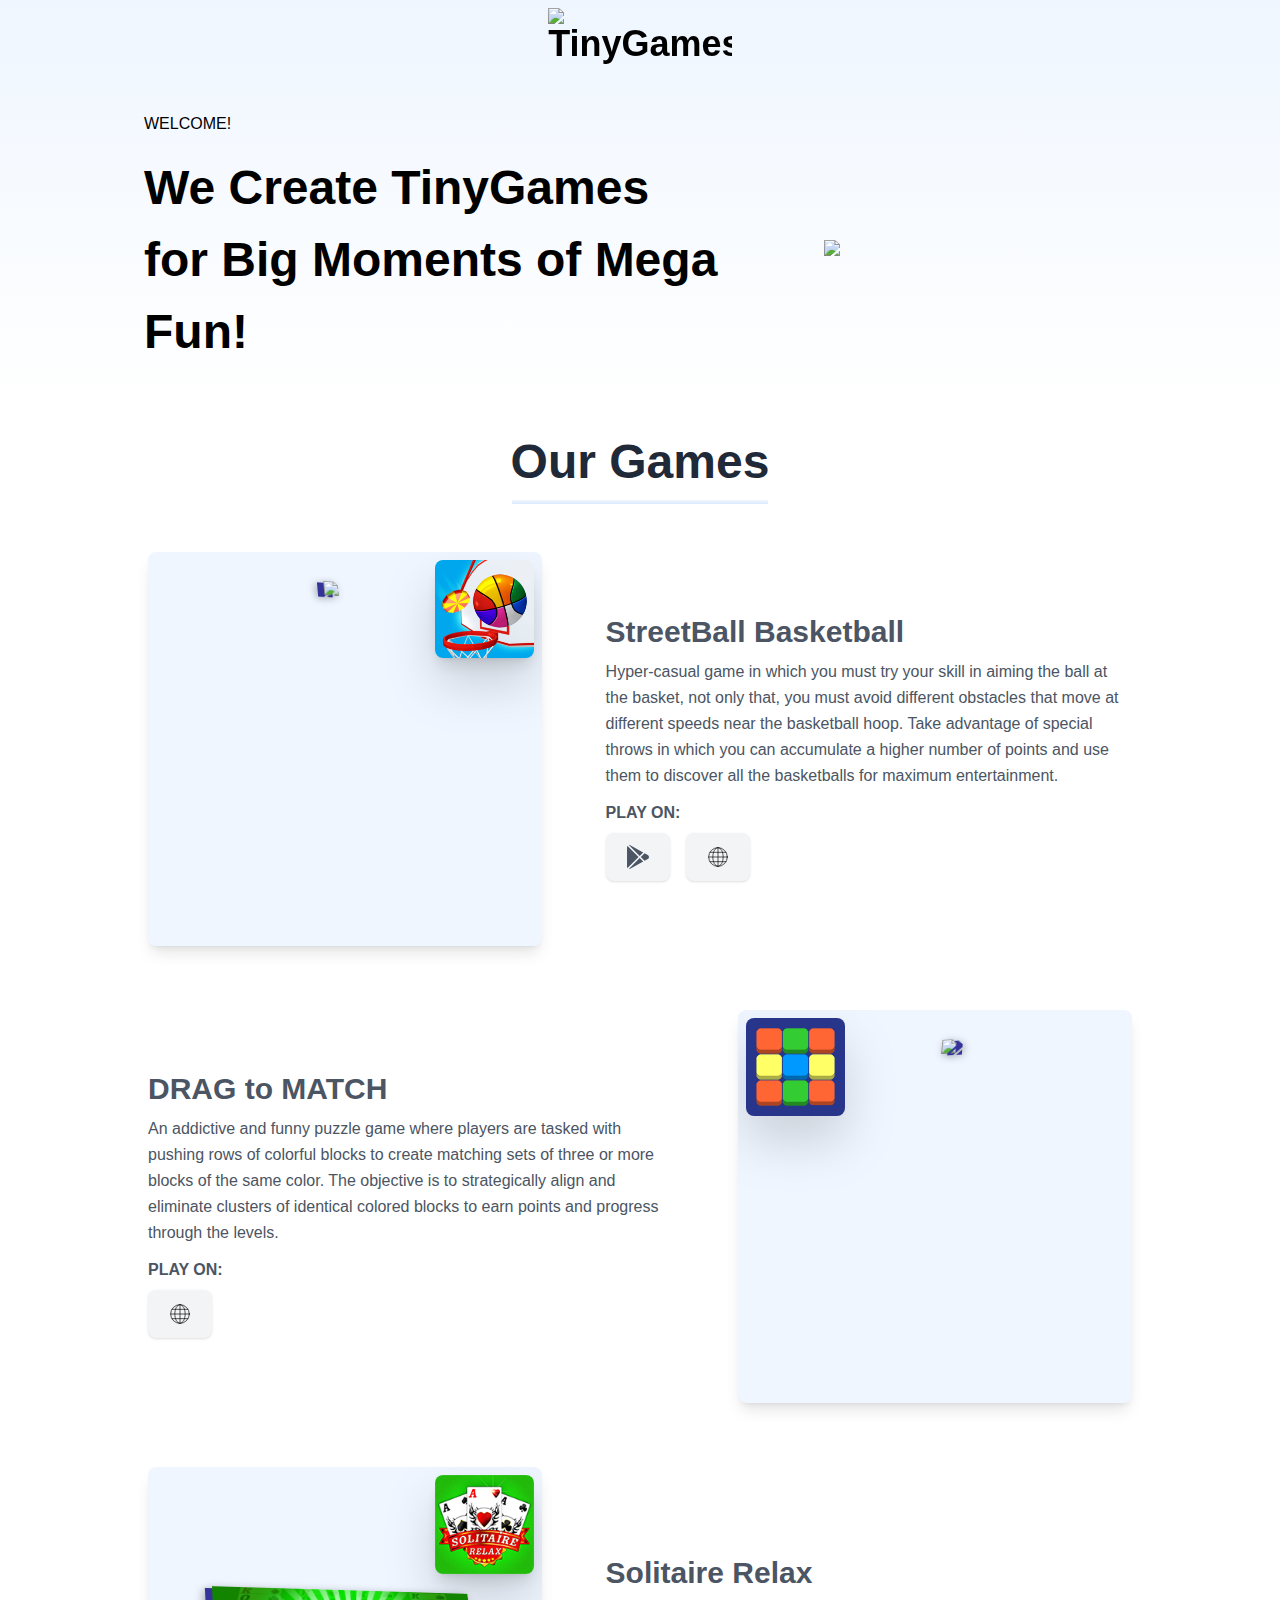
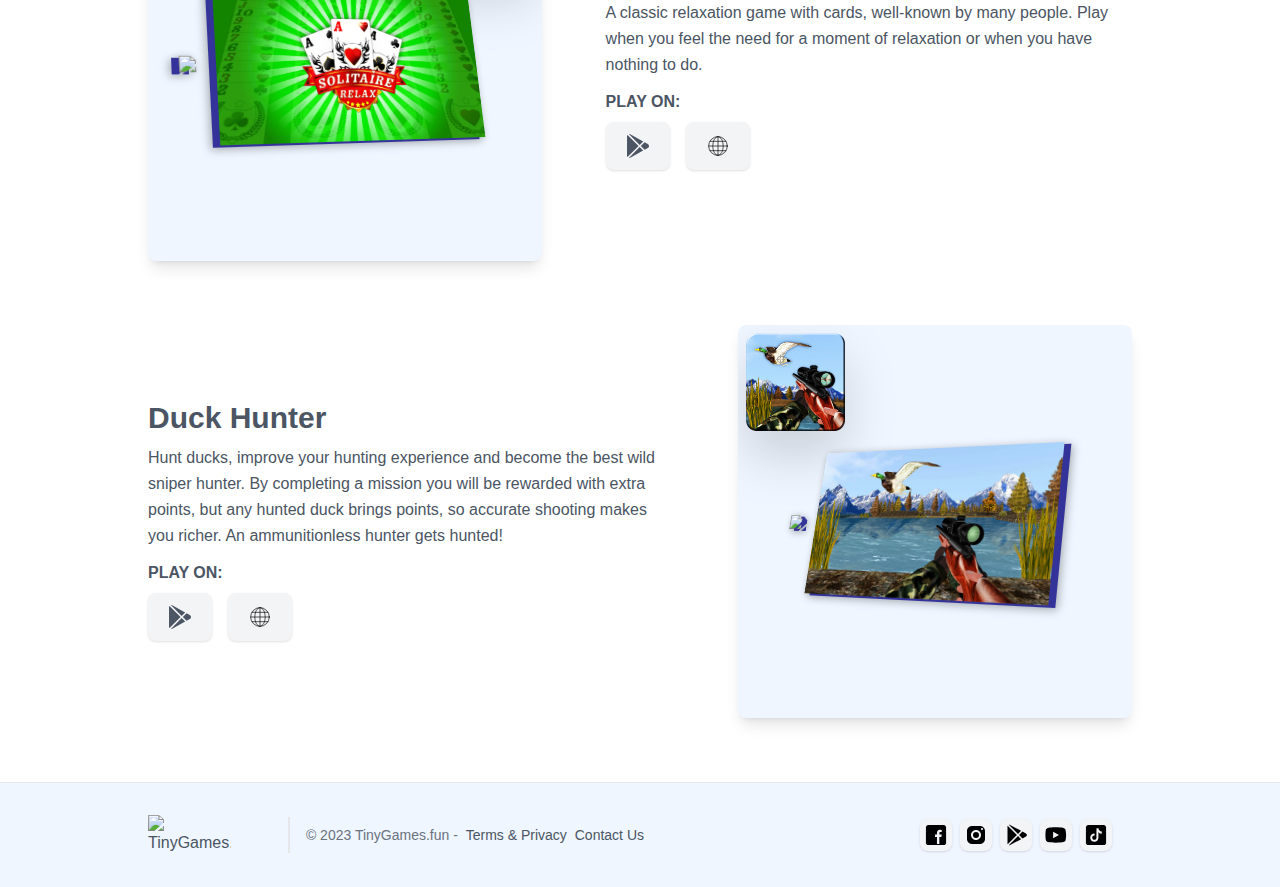
==== commit d1769ad9: "v22" ====
--- a/index.html
+++ b/index.html
@@ -1,12 +1,12 @@
 <!doctype html><html><head><meta charset="UTF-8"><meta http-equiv="x-ua-compatible" content="ie=edge"><meta name="viewport" content="width=device-width,initial-scale=1"><title>TinyGames.fun</title><meta name="description" content="We Create Tiny Games for Big Moments of Mega Fun!"><meta name="keywords" content="games,tiny games,hypercasual,casual games,mobile games,instant games"><link rel="stylesheet" type="text/css" href="/static/css/style.css"></head><body class="leading-normal tracking-normal bg-white" style="font-family: 'Source Sans Pro', sans-serif;"><nav id="header" class="fixed w-full z-30 top-0"><div class="w-full mx-auto flex flex-wrap items-center justify-center mt-0 py-2" style="clip-path: polygon(0 0, 100% 0%, 100% 50%, 50% 100%, 0 50%);"><div class="flex items-center"><a class="no-underline hover:no-underline font-bold text-2xl lg:text-4xl" href="/"><img class="w-2/3 mx-auto" src="/static/img/logo.png" alt="TinyGames.fun"></a></div></div></nav><div class="pt-24 bg-gradient-to-b from-blue-50 to-white"><div class="container max-w-5xl mx-auto flex flex-wrap flex-col-reverse md:flex-row items-center"><div class="flex p-4 flex-col w-full md:w-3/5 justify-center items-start text-center md:text-left"><p class="uppercase tracking-loose w-full">WELCOME!</p><h1 class="w-full my-4 text-5xl font-bold leading-normal">We Create TinyGames for Big Moments of Mega Fun!</h1></div><div class="w-full md:w-2/5 py-6 text-right"><img class="w-full md:w-4/5 z-50" style="float: right;" src="./static/img/hero1.png"></div></div></div><section class="border-b"><div class="container max-w-5xl mx-auto m-8"><h2 class="w-full my-2 text-5xl font-bold leading-tight text-center text-gray-800">Our Games</h2><div class="w-full mb-4"><div class="h-1 mx-auto bg-gradient-to-t from-blue-100 to-blue-50 w-64 my-0 py-0"></div></div><section class="text-gray-600"><div class="container mx-auto flex px-5 py-8 md:flex-row flex-col items-center"><div class="md:w-2/5 md:max-w-2/5 sm:w-5/6 sm:max-w-5/6 pb-8 aspect-square relative flex justify-center rounded-lg bg-blue-50 p-4 shadow-lg overflow-hidden"><img class="media-icon w-1/4 absolute right-0 top-0 mt-2 mr-2 rounded-lg drop-shadow-2xl shadow-lg" alt="hero" src="/static/media/images/android-chrome-192x192.png"><div class="media-portrait-left"><img class="frame-portrait" src="/static/img/frame-portrait.png"><video class="media-portrait" autoplay="autoplay" loop="loop" muted="muted" playsinline="playsinline"><source src="/static/media/videos/streetball_9x16.mp4" type="video/mp4"></video></div></div><div class="md:w-3/5 md:pl-16 flex flex-col md:items-start md:text-left mb-8 mt-8 items-center text-center"><h2 class="text-3xl font-bold leading-none mb-3">StreetBall Basketball</h2><p class="mb-4 leading-relaxed">Hyper-casual game in which you must try your skill in aiming the ball at the basket, not only that, you must avoid different obstacles that move at different speeds near the basketball hoop. Take advantage of special throws in which you can accumulate a higher number of points and use them to discover all the basketballs for maximum entertainment.</p><span class="font-bold leading-none mb-3">PLAY ON:</span><div class="flex-1 justify-center [&>*:nth-child(2)]:ml-4 [&>*:nth-child(3)]:ml-4"><a href="https://play.google.com/store/apps/details?id=fun.tinygames.streetball" target="_blank" class="bg-gray-100 inline-flex py-3 px-5 rounded-lg items-center shadow hover:bg-blue-300"><svg xmlns="http://www.w3.org/2000/svg" fill="currentColor" class="w-6 h-6" viewbox="0 0 512 512"><path d="M99.617 8.057a50.191 50.191 0 00-38.815-6.713l230.932 230.933 74.846-74.846L99.617 8.057zM32.139 20.116c-6.441 8.563-10.148 19.077-10.148 30.199v411.358c0 11.123 3.708 21.636 10.148 30.199l235.877-235.877L32.139 20.116zM464.261 212.087l-67.266-37.637-81.544 81.544 81.548 81.548 67.273-37.64c16.117-9.03 25.738-25.442 25.738-43.908s-9.621-34.877-25.749-43.907zM291.733 279.711L60.815 510.629c3.786.891 7.639 1.371 11.492 1.371a50.275 50.275 0 0027.31-8.07l266.965-149.372-74.849-74.847z"></path></svg> </a><a href="https://tinygames.fun" target="_blank" class="bg-gray-100 inline-flex py-3 px-5 rounded-lg items-center shadow hover:bg-blue-300"><svg xmlns="http://www.w3.org/2000/svg" fill="currentColor" class="w-6 h-6" viewbox="0 0 72 72"><g style="fill:none;stroke:#000;stroke-linecap:round;stroke-linejoin:round;stroke-miterlimit:10;stroke-width:2"><circle cx="36" cy="36" r="28"/><path d="m36 8v56c-8.5604 0-15.5-12.536-15.5-28s6.9396-28 15.5-28 15.5 12.536 15.5 28-6.9396 28-15.5 28"/><path d="m64 36h-56"/><path d="m60 22h-48"/><path d="m60 50h-48"/></g></svg></a></div></div></div></section><section class="text-gray-600"><div class="container mx-auto flex px-5 py-8 md:flex-row flex-col-reverse items-center"><div class="md:w-3/5 md:pr-16 flex flex-col md:items-start md:text-left mb-8 mt-8 items-center text-center"><h2 class="text-3xl font-bold leading-none mb-3">DRAG to MATCH</h2><p class="mb-4 leading-relaxed">An addictive and funny puzzle game where players are tasked with pushing rows of colorful blocks to create matching sets of three or more blocks of the same color. The objective is to strategically align and eliminate clusters of identical colored blocks to earn points and progress through the levels.</p><span class="font-bold leading-none mb-3">PLAY ON:</span><div class="flex-1 justify-center [&>*:nth-child(2)]:ml-4 [&>*:nth-child(3)]:ml-4"><a href="https://tinygames.fun" target="_blank" class="bg-gray-100 inline-flex py-3 px-5 rounded-lg items-center shadow hover:bg-blue-300"><svg xmlns="http://www.w3.org/2000/svg" fill="currentColor" class="w-6 h-6" viewbox="0 0 72 72"><g style="fill:none;stroke:#000;stroke-linecap:round;stroke-linejoin:round;stroke-miterlimit:10;stroke-width:2"><circle cx="36" cy="36" r="28"/><path d="m36 8v56c-8.5604 0-15.5-12.536-15.5-28s6.9396-28 15.5-28 15.5 12.536 15.5 28-6.9396 28-15.5 28"/><path d="m64 36h-56"/><path d="m60 22h-48"/><path d="m60 50h-48"/></g></svg></a></div></div><div class="md:w-2/5 md:max-w-2/5 sm:w-5/6 sm:max-w-5/6 pb-8 relative flex justify-center aspect-square rounded-lg bg-blue-50 p-4 shadow-lg overflow-hidden"><img class="media-icon w-1/4 absolute left-0 top-0 mt-2 ml-2 rounded-lg drop-shadow-2xl" alt="hero" src="/static/media/images/icons-192.png"><div class="media-portrait-right"><img class="frame-portrait" src="/static/img/frame-portrait.png"><video class="media-portrait" autoplay="autoplay" loop="loop" muted="muted" playsinline="playsinline"><source src="/static/media/videos/match-loop.mp4" type="video/mp4"></video></div></div></div></section><section class="text-gray-600"><div class="container mx-auto flex px-5 py-8 md:flex-row flex-col items-center"><div class="md:w-2/5 md:max-w-2/5 sm:w-5/6 sm:max-w-5/6 pl-8 aspect-square relative flex justify-center rounded-lg bg-blue-50 p-4 shadow-lg overflow-hidden"><img class="media-icon w-1/4 absolute right-0 top-0 mt-2 mr-2 rounded-lg drop-shadow-2xl shadow-lg" alt="hero" src="/static/media/images/solitaire-relax-game-x128.png"><div class="media-landscape-left"><img class="frame-landscape" src="/static/img/frame-landscape.png"> <img class="media-landscape" alt="hero" src="/static/media/images/1920x1080.png"></div></div><div class="md:w-3/5 md:pl-16 flex flex-col md:items-start md:text-left mb-8 mt-8 items-center text-center"><h2 class="text-3xl font-bold leading-none mb-3">Solitaire Relax</h2><p class="mb-4 leading-relaxed">A classic relaxation game with cards, well-known by many people. Play when you feel the need for a moment of relaxation or when you have nothing to do.</p><span class="font-bold leading-none mb-3">PLAY ON:</span><div class="flex-1 justify-center [&>*:nth-child(2)]:ml-4 [&>*:nth-child(3)]:ml-4"><a href="https://play.google.com/store/apps/dev?id=5351020378119694682" target="_blank" class="bg-gray-100 inline-flex py-3 px-5 rounded-lg items-center shadow hover:bg-blue-300"><svg xmlns="http://www.w3.org/2000/svg" fill="currentColor" class="w-6 h-6" viewbox="0 0 512 512"><path d="M99.617 8.057a50.191 50.191 0 00-38.815-6.713l230.932 230.933 74.846-74.846L99.617 8.057zM32.139 20.116c-6.441 8.563-10.148 19.077-10.148 30.199v411.358c0 11.123 3.708 21.636 10.148 30.199l235.877-235.877L32.139 20.116zM464.261 212.087l-67.266-37.637-81.544 81.544 81.548 81.548 67.273-37.64c16.117-9.03 25.738-25.442 25.738-43.908s-9.621-34.877-25.749-43.907zM291.733 279.711L60.815 510.629c3.786.891 7.639 1.371 11.492 1.371a50.275 50.275 0 0027.31-8.07l266.965-149.372-74.849-74.847z"></path></svg> </a><a href="https://tinygames.fun" target="_blank" class="bg-gray-100 inline-flex py-3 px-5 rounded-lg items-center shadow hover:bg-blue-300"><svg xmlns="http://www.w3.org/2000/svg" fill="currentColor" class="w-6 h-6" viewbox="0 0 72 72"><g style="fill:none;stroke:#000;stroke-linecap:round;stroke-linejoin:round;stroke-miterlimit:10;stroke-width:2"><circle cx="36" cy="36" r="28"/><path d="m36 8v56c-8.5604 0-15.5-12.536-15.5-28s6.9396-28 15.5-28 15.5 12.536 15.5 28-6.9396 28-15.5 28"/><path d="m64 36h-56"/><path d="m60 22h-48"/><path d="m60 50h-48"/></g></svg></a></div></div></div></section><section class="text-gray-600"><div class="container mx-auto flex px-5 py-8 md:flex-row flex-col-reverse items-center"><div class="md:w-3/5 md:pr-16 flex flex-col md:items-start md:text-left mb-8 mt-8 items-center text-center"><h2 class="text-3xl font-bold leading-none mb-3">Duck Hunter</h2><p class="mb-4 leading-relaxed">Hunt ducks, improve your hunting experience and become the best wild sniper hunter. By completing a mission you will be rewarded with extra points, but any hunted duck brings points, so accurate shooting makes you richer. An ammunitionless hunter gets hunted!</p><span class="font-bold leading-none mb-3">PLAY ON:</span><div class="flex-1 justify-center [&>*:nth-child(2)]:ml-4 [&>*:nth-child(3)]:ml-4"><a href="https://play.google.com/store/apps/dev?id=5351020378119694682" target="_blank" class="bg-gray-100 inline-flex py-3 px-5 rounded-lg items-center shadow hover:bg-blue-300"><svg xmlns="http://www.w3.org/2000/svg" fill="currentColor" class="w-6 h-6" viewbox="0 0 512 512"><path d="M99.617 8.057a50.191 50.191 0 00-38.815-6.713l230.932 230.933 74.846-74.846L99.617 8.057zM32.139 20.116c-6.441 8.563-10.148 19.077-10.148 30.199v411.358c0 11.123 3.708 21.636 10.148 30.199l235.877-235.877L32.139 20.116zM464.261 212.087l-67.266-37.637-81.544 81.544 81.548 81.548 67.273-37.64c16.117-9.03 25.738-25.442 25.738-43.908s-9.621-34.877-25.749-43.907zM291.733 279.711L60.815 510.629c3.786.891 7.639 1.371 11.492 1.371a50.275 50.275 0 0027.31-8.07l266.965-149.372-74.849-74.847z"></path></svg> </a><a href="https://tinygames.fun" target="_blank" class="bg-gray-100 inline-flex py-3 px-5 rounded-lg items-center shadow hover:bg-blue-300"><svg xmlns="http://www.w3.org/2000/svg" fill="currentColor" class="w-6 h-6" viewbox="0 0 72 72"><g style="fill:none;stroke:#000;stroke-linecap:round;stroke-linejoin:round;stroke-miterlimit:10;stroke-width:2"><circle cx="36" cy="36" r="28"/><path d="m36 8v56c-8.5604 0-15.5-12.536-15.5-28s6.9396-28 15.5-28 15.5 12.536 15.5 28-6.9396 28-15.5 28"/><path d="m64 36h-56"/><path d="m60 22h-48"/><path d="m60 50h-48"/></g></svg></a></div></div><div class="md:w-2/5 md:max-w-2/5 sm:w-5/6 sm:max-w-5/6 pr-8 relative flex justify-center aspect-square rounded-lg bg-blue-50 p-4 shadow-lg overflow-hidden"><img class="media-icon w-1/4 absolute left-0 top-0 mt-2 ml-2 rounded-lg drop-shadow-2xl" alt="hero" src="/static/media/images/duck-hunter-192_op.png"><div class="media-landscape-right"><img class="frame-landscape" src="/static/img/frame-landscape.png"> <img class="media-landscape" alt="hero" src="/static/media/images/16x9.png"></div></div></div></section></div></section><footer class="text-gray-600 bg-blue-50"><div class="container px-5 py-4 mx-auto max-w-5xl flex items-center sm:flex-row flex-col"><a class="flex items-center md:justify-start justify-center"><img class="w-2/3" src="/static/img/logo.png" alt="TinyGames.fun"></a><p class="text-sm text-gray-500 sm:ml-4 sm:pl-4 sm:border-l-2 sm:border-gray-200 sm:py-2 sm:mt-0 mt-4">© 2023 TinyGames.fun - <a class="text-gray-600 ml-1" href="/privacy">Terms &amp; Privacy</a> <a class="text-gray-600 ml-1" href="/contact">Contact Us</a></p><div class="inline-flex sm:ml-auto sm:mt-0 mt-4 justify-center sm:justify-start"><div class="flex-1 justify-center m-4"><a href="https://facebook.com/" target="_blank" class="bg-gray-100 inline-flex p-1 m-1 rounded-lg items-center shadow hover:bg-blue-300"><img src="data:image/svg+xml;utf8,  &lt;svg xmlns=&quot;http://www.w3.org/2000/svg&quot;  viewBox=&quot;0 0 50 50&quot; width=&quot;24px&quot; height=&quot;24px&quot;&gt;    &lt;path d=&quot;M41,4H9C6.24,4,4,6.24,4,9v32c0,2.76,2.24,5,5,5h32c2.76,0,5-2.24,5-5V9C46,6.24,43.76,4,41,4z M37,19h-2c-2.14,0-3,0.5-3,2 v3h5l-1,5h-4v15h-5V29h-4v-5h4v-3c0-4,2-7,6-7c2.9,0,4,1,4,1V19z&quot;/&gt;&lt;/svg&gt;"> </a><a href="https://instagram.com/tinygames.fun" target="_blank" class="bg-gray-100 inline-flex p-1 m-1 rounded-lg items-center shadow hover:bg-blue-300"><img src="data:image/svg+xml;utf8,  &lt;svg xmlns=&quot;http://www.w3.org/2000/svg&quot;  viewBox=&quot;0 0 24 24&quot; width=&quot;24px&quot; height=&quot;24px&quot;&gt;    &lt;path d=&quot;M 8 3 C 5.239 3 3 5.239 3 8 L 3 16 C 3 18.761 5.239 21 8 21 L 16 21 C 18.761 21 21 18.761 21 16 L 21 8 C 21 5.239 18.761 3 16 3 L 8 3 z M 18 5 C 18.552 5 19 5.448 19 6 C 19 6.552 18.552 7 18 7 C 17.448 7 17 6.552 17 6 C 17 5.448 17.448 5 18 5 z M 12 7 C 14.761 7 17 9.239 17 12 C 17 14.761 14.761 17 12 17 C 9.239 17 7 14.761 7 12 C 7 9.239 9.239 7 12 7 z M 12 9 A 3 3 0 0 0 9 12 A 3 3 0 0 0 12 15 A 3 3 0 0 0 15 12 A 3 3 0 0 0 12 9 z&quot;/&gt;&lt;/svg&gt;"> </a><a href="https://play.google.com/store/apps/dev?id=5351020378119694682" target="_blank" class="bg-gray-100 inline-flex p-1 m-1 rounded-lg items-center shadow hover:bg-blue-300"><img src="data:image/svg+xml;utf8,  &lt;svg xmlns=&quot;http://www.w3.org/2000/svg&quot;  viewBox=&quot;0 0 48 48&quot; width=&quot;24px&quot; height=&quot;24px&quot;&gt;&lt;path d=&quot;M25.88 24L7.31 42.57C7.1 42.13 7 41.65 7 41.15V6.85c0-.5.1-.98.31-1.42L25.88 24zM28 26.12l6.21 6.21-22.05 11.9c-.52.28-1.09.42-1.66.42-.31 0-.61-.04-.91-.12L28 26.12zM28 21.88L9.6 3.48c.85-.24 1.76-.14 2.56.29l22.05 11.9L28 21.88zM45.79 24c0 1.29-.71 2.47-1.84 3.08l-6.98 3.77L30.12 24l6.85-6.85 6.98 3.77C45.08 21.53 45.79 22.71 45.79 24z&quot;/&gt;&lt;/svg&gt;"> </a><a href="https://youtube.com/" target="_blank" class="bg-gray-100 inline-flex p-1 m-1 rounded-lg items-center shadow hover:bg-blue-300"><img src="data:image/svg+xml;utf8,   &lt;svg xmlns=&quot;http://www.w3.org/2000/svg&quot;  viewBox=&quot;0 0 50 50&quot; width=&quot;24px&quot; height=&quot;24px&quot;&gt;&lt;path d=&quot;M 44.898438 14.5 C 44.5 12.300781 42.601563 10.699219 40.398438 10.199219 C 37.101563 9.5 31 9 24.398438 9 C 17.800781 9 11.601563 9.5 8.300781 10.199219 C 6.101563 10.699219 4.199219 12.199219 3.800781 14.5 C 3.398438 17 3 20.5 3 25 C 3 29.5 3.398438 33 3.898438 35.5 C 4.300781 37.699219 6.199219 39.300781 8.398438 39.800781 C 11.898438 40.5 17.898438 41 24.5 41 C 31.101563 41 37.101563 40.5 40.601563 39.800781 C 42.800781 39.300781 44.699219 37.800781 45.101563 35.5 C 45.5 33 46 29.398438 46.101563 25 C 45.898438 20.5 45.398438 17 44.898438 14.5 Z M 19 32 L 19 18 L 31.199219 25 Z&quot;/&gt;&lt;/svg&gt;"> </a><a href="https://www.tiktok.com/@tinygames.fun" target="_blank" class="bg-gray-100 inline-flex p-1 m-1 rounded-lg items-center shadow hover:bg-blue-300"><img src="data:image/svg+xml;utf8,  &lt;svg xmlns=&quot;http://www.w3.org/2000/svg&quot;  viewBox=&quot;0 0 50 50&quot; width=&quot;24px&quot; height=&quot;24px&quot;&gt;    &lt;path d=&quot;M41,4H9C6.243,4,4,6.243,4,9v32c0,2.757,2.243,5,5,5h32c2.757,0,5-2.243,5-5V9C46,6.243,43.757,4,41,4z M37.006,22.323 c-0.227,0.021-0.457,0.035-0.69,0.035c-2.623,0-4.928-1.349-6.269-3.388c0,5.349,0,11.435,0,11.537c0,4.709-3.818,8.527-8.527,8.527 s-8.527-3.818-8.527-8.527s3.818-8.527,8.527-8.527c0.178,0,0.352,0.016,0.527,0.027v4.202c-0.175-0.021-0.347-0.053-0.527-0.053 c-2.404,0-4.352,1.948-4.352,4.352s1.948,4.352,4.352,4.352s4.527-1.894,4.527-4.298c0-0.095,0.042-19.594,0.042-19.594h4.016 c0.378,3.591,3.277,6.425,6.901,6.685V22.323z&quot;/&gt;&lt;/svg&gt;"></a></div></div></div></footer><script src="/static/js/alpine.js"></script><script>var scrollpos = window.scrollY;
-      var header = document.getElementById("header");
-      document.addEventListener("scroll", function () {
-        scrollpos = window.scrollY;
-        if (scrollpos > 10) {
-          header.classList.add("nav-shadow"); 
-          header.firstChild.classList.add("bg-white");
-        } else {
-          header.classList.remove("nav-shadow");
-          header.firstChild.classList.remove("bg-white");
-        }
-      });</script><script type="text/javascript" src="https://identity.netlify.com/v1/netlify-identity-widget.js"></script></body></html>+    var header = document.getElementById("header");
+    document.addEventListener("scroll", function () {
+      scrollpos = window.scrollY;
+      if (scrollpos > 10) {
+        header.classList.add("nav-shadow");
+        header.firstChild.classList.add("bg-white");
+      } else {
+        header.classList.remove("nav-shadow");
+        header.firstChild.classList.remove("bg-white");
+      }
+    });</script><script type="text/javascript" src="https://identity.netlify.com/v1/netlify-identity-widget.js"></script></body></html>--- a/static/css/style.css
+++ b/static/css/style.css
@@ -686,6 +686,10 @@
   display: block;
 }
 
+.inline {
+  display: inline;
+}
+
 .flex {
   display: flex;
 }
@@ -698,6 +702,10 @@
   display: table;
 }
 
+.hidden {
+  display: none;
+}
+
 .aspect-square {
   aspect-ratio: 1 / 1;
 }
@@ -710,6 +718,10 @@
   height: 8rem;
 }
 
+.h-4 {
+  height: 1rem;
+}
+
 .h-6 {
   height: 1.5rem;
 }
@@ -722,6 +734,10 @@
   width: 66.666667%;
 }
 
+.w-4 {
+  width: 1rem;
+}
+
 .w-6 {
   width: 1.5rem;
 }
@@ -740,6 +756,10 @@
 
 .flex-1 {
   flex: 1 1 0%;
+}
+
+.flex-shrink-0 {
+  flex-shrink: 0;
 }
 
 .transform {
@@ -814,24 +834,49 @@
   border-color: rgb(209 213 219 / var(--tw-border-opacity));
 }
 
+.border-green-300 {
+  --tw-border-opacity: 1;
+  border-color: rgb(134 239 172 / var(--tw-border-opacity));
+}
+
+.border-red-300 {
+  --tw-border-opacity: 1;
+  border-color: rgb(252 165 165 / var(--tw-border-opacity));
+}
+
 .bg-blue-50 {
   --tw-bg-opacity: 1;
   background-color: rgb(239 246 255 / var(--tw-bg-opacity));
 }
 
+.bg-blue-500 {
+  --tw-bg-opacity: 1;
+  background-color: rgb(59 130 246 / var(--tw-bg-opacity));
+}
+
 .bg-gray-100 {
   --tw-bg-opacity: 1;
   background-color: rgb(243 244 246 / var(--tw-bg-opacity));
 }
 
-.bg-gray-300 {
-  --tw-bg-opacity: 1;
-  background-color: rgb(209 213 219 / var(--tw-bg-opacity));
-}
-
 .bg-gray-50 {
   --tw-bg-opacity: 1;
   background-color: rgb(249 250 251 / var(--tw-bg-opacity));
+}
+
+.bg-green-50 {
+  --tw-bg-opacity: 1;
+  background-color: rgb(240 253 244 / var(--tw-bg-opacity));
+}
+
+.bg-red-200 {
+  --tw-bg-opacity: 1;
+  background-color: rgb(254 202 202 / var(--tw-bg-opacity));
+}
+
+.bg-red-50 {
+  --tw-bg-opacity: 1;
+  background-color: rgb(254 242 242 / var(--tw-bg-opacity));
 }
 
 .bg-white {
@@ -888,6 +933,11 @@
   padding-right: 0.75rem;
 }
 
+.px-4 {
+  padding-left: 1rem;
+  padding-right: 1rem;
+}
+
 .px-5 {
   padding-left: 1.25rem;
   padding-right: 1.25rem;
@@ -979,6 +1029,10 @@
   line-height: 1;
 }
 
+.text-\[10px\] {
+  font-size: 10px;
+}
+
 .text-base {
   font-size: 1rem;
   line-height: 1.5rem;
@@ -998,6 +1052,10 @@
   font-weight: 700;
 }
 
+.font-medium {
+  font-weight: 500;
+}
+
 .uppercase {
   text-transform: uppercase;
 }
@@ -1040,6 +1098,11 @@
 
 .tracking-normal {
   letter-spacing: 0em;
+}
+
+.text-gray-300 {
+  --tw-text-opacity: 1;
+  color: rgb(209 213 219 / var(--tw-text-opacity));
 }
 
 .text-gray-500 {
@@ -1062,9 +1125,24 @@
   color: rgb(31 41 55 / var(--tw-text-opacity));
 }
 
+.text-green-800 {
+  --tw-text-opacity: 1;
+  color: rgb(22 101 52 / var(--tw-text-opacity));
+}
+
 .text-indigo-500 {
   --tw-text-opacity: 1;
   color: rgb(99 102 241 / var(--tw-text-opacity));
+}
+
+.text-red-800 {
+  --tw-text-opacity: 1;
+  color: rgb(153 27 27 / var(--tw-text-opacity));
+}
+
+.text-white {
+  --tw-text-opacity: 1;
+  color: rgb(255 255 255 / var(--tw-text-opacity));
 }
 
 .underline {
@@ -1186,6 +1264,11 @@
   background-color: rgb(147 197 253 / var(--tw-bg-opacity));
 }
 
+.hover\:bg-blue-700:hover {
+  --tw-bg-opacity: 1;
+  background-color: rgb(29 78 216 / var(--tw-bg-opacity));
+}
+
 .hover\:no-underline:hover {
   text-decoration-line: none;
 }
@@ -1211,6 +1294,33 @@
   --tw-ring-color: rgb(199 210 254 / var(--tw-ring-opacity));
 }
 
+@media (prefers-color-scheme: dark) {
+  .dark\:border-green-800 {
+    --tw-border-opacity: 1;
+    border-color: rgb(22 101 52 / var(--tw-border-opacity));
+  }
+
+  .dark\:border-red-800 {
+    --tw-border-opacity: 1;
+    border-color: rgb(153 27 27 / var(--tw-border-opacity));
+  }
+
+  .dark\:bg-gray-800 {
+    --tw-bg-opacity: 1;
+    background-color: rgb(31 41 55 / var(--tw-bg-opacity));
+  }
+
+  .dark\:text-green-400 {
+    --tw-text-opacity: 1;
+    color: rgb(74 222 128 / var(--tw-text-opacity));
+  }
+
+  .dark\:text-red-400 {
+    --tw-text-opacity: 1;
+    color: rgb(248 113 113 / var(--tw-text-opacity));
+  }
+}
+
 @media (min-width: 640px) {
   .sm\:ml-4 {
     margin-left: 1rem;
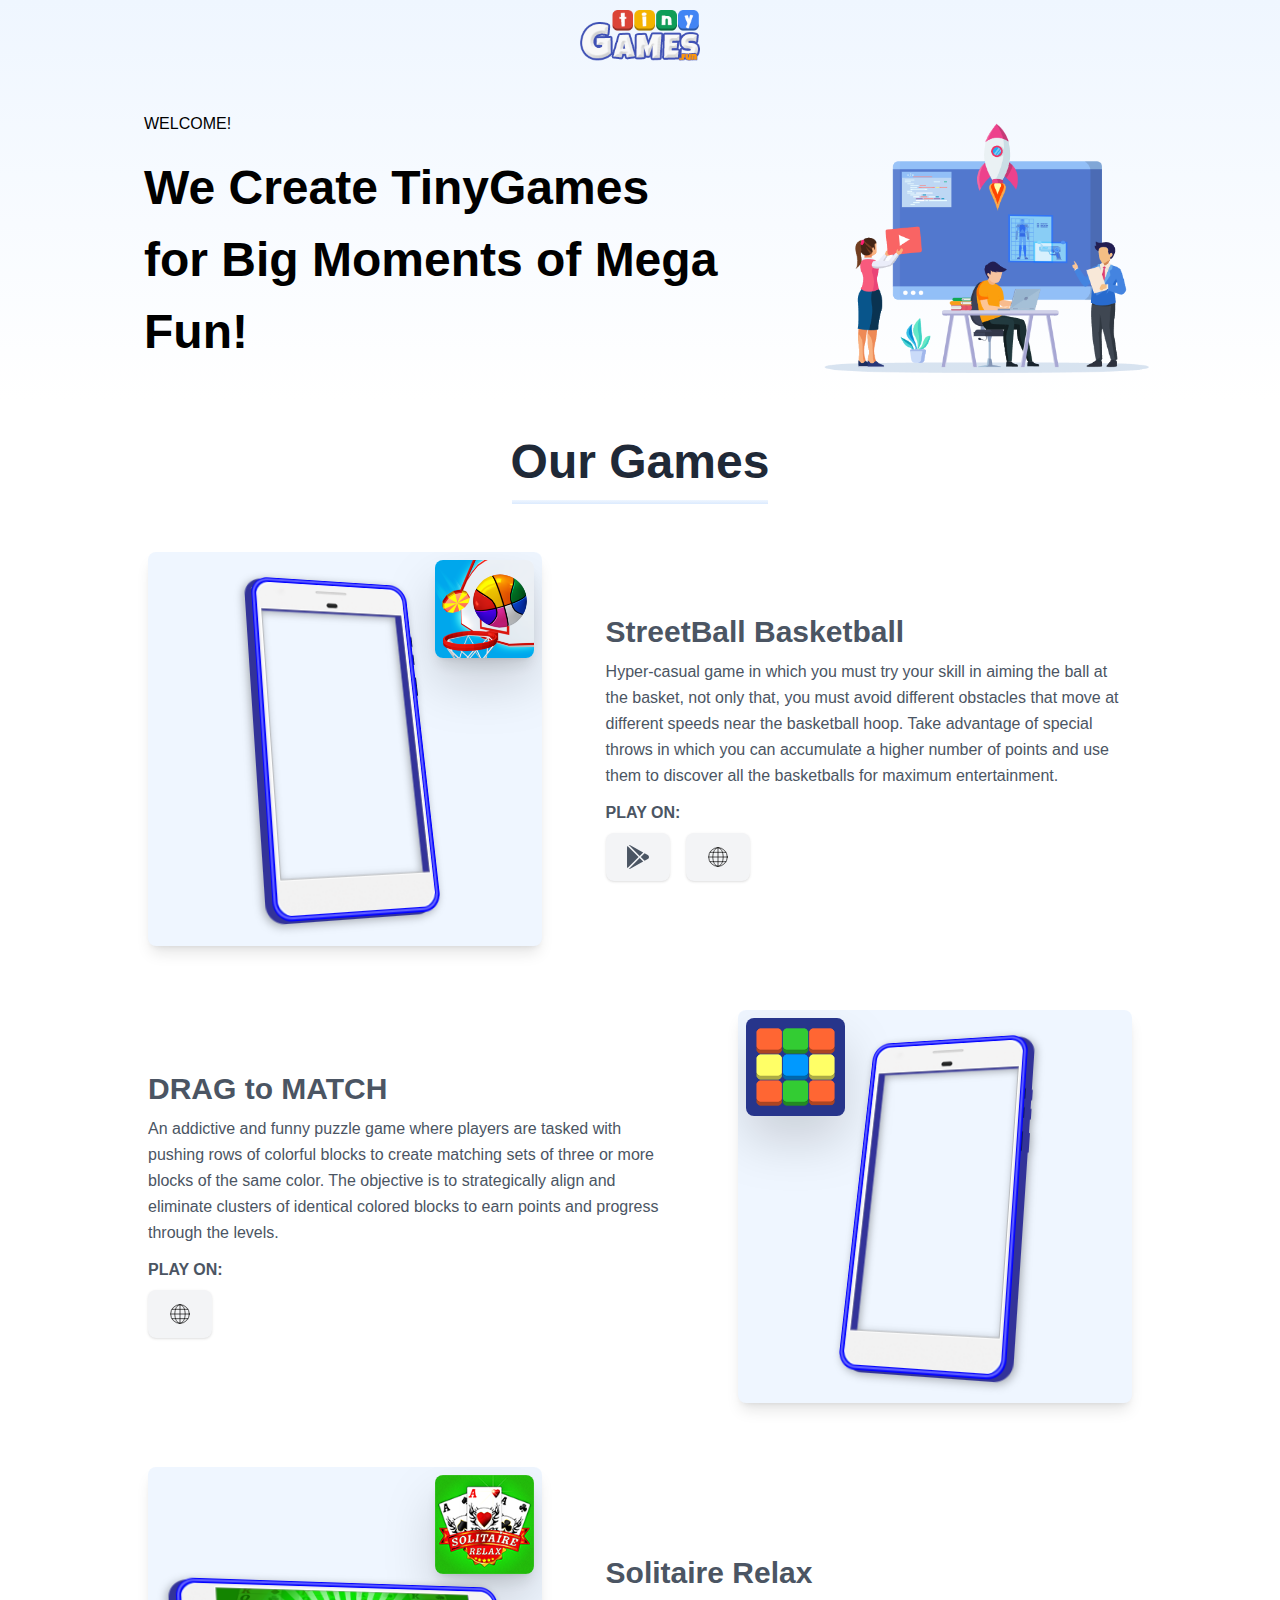
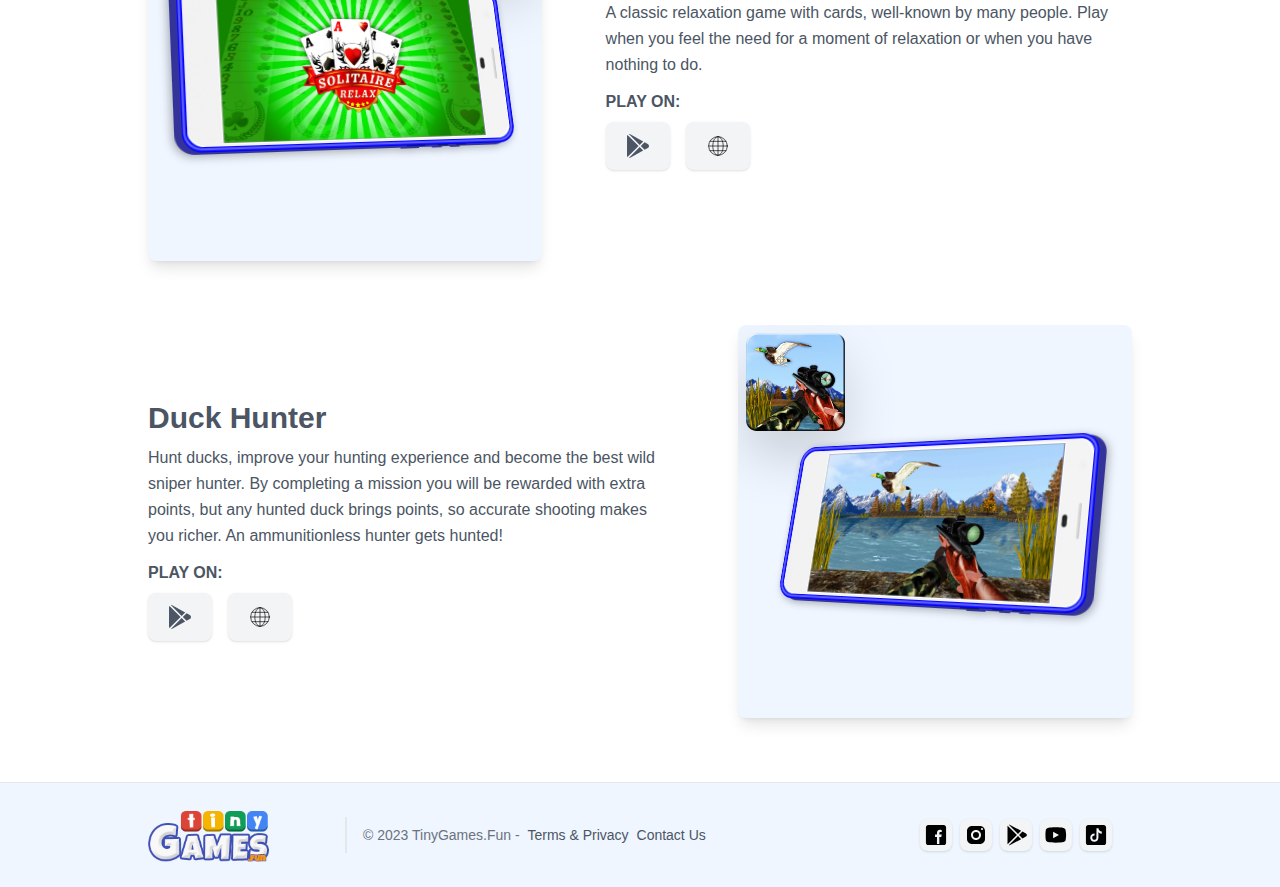
==== commit 5ae9bead: "111" ====
--- a/index.html
+++ b/index.html
@@ -1,4 +1,4 @@
-<!doctype html><html><head><meta charset="UTF-8"><meta http-equiv="x-ua-compatible" content="ie=edge"><meta name="viewport" content="width=device-width,initial-scale=1"><title>TinyGames.fun</title><meta name="description" content="We Create Tiny Games for Big Moments of Mega Fun!"><meta name="keywords" content="games,tiny games,hypercasual,casual games,mobile games,instant games"><link rel="stylesheet" type="text/css" href="/static/css/style.css"></head><body class="leading-normal tracking-normal bg-white" style="font-family: 'Source Sans Pro', sans-serif;"><nav id="header" class="fixed w-full z-30 top-0"><div class="w-full mx-auto flex flex-wrap items-center justify-center mt-0 py-2" style="clip-path: polygon(0 0, 100% 0%, 100% 50%, 50% 100%, 0 50%);"><div class="flex items-center"><a class="no-underline hover:no-underline font-bold text-2xl lg:text-4xl" href="/"><img class="w-2/3 mx-auto" src="/static/img/logo.png" alt="TinyGames.fun"></a></div></div></nav><div class="pt-24 bg-gradient-to-b from-blue-50 to-white"><div class="container max-w-5xl mx-auto flex flex-wrap flex-col-reverse md:flex-row items-center"><div class="flex p-4 flex-col w-full md:w-3/5 justify-center items-start text-center md:text-left"><p class="uppercase tracking-loose w-full">WELCOME!</p><h1 class="w-full my-4 text-5xl font-bold leading-normal">We Create TinyGames for Big Moments of Mega Fun!</h1></div><div class="w-full md:w-2/5 py-6 text-right"><img class="w-full md:w-4/5 z-50" style="float: right;" src="./static/img/hero1.png"></div></div></div><section class="border-b"><div class="container max-w-5xl mx-auto m-8"><h2 class="w-full my-2 text-5xl font-bold leading-tight text-center text-gray-800">Our Games</h2><div class="w-full mb-4"><div class="h-1 mx-auto bg-gradient-to-t from-blue-100 to-blue-50 w-64 my-0 py-0"></div></div><section class="text-gray-600"><div class="container mx-auto flex px-5 py-8 md:flex-row flex-col items-center"><div class="md:w-2/5 md:max-w-2/5 sm:w-5/6 sm:max-w-5/6 pb-8 aspect-square relative flex justify-center rounded-lg bg-blue-50 p-4 shadow-lg overflow-hidden"><img class="media-icon w-1/4 absolute right-0 top-0 mt-2 mr-2 rounded-lg drop-shadow-2xl shadow-lg" alt="hero" src="/static/media/images/android-chrome-192x192.png"><div class="media-portrait-left"><img class="frame-portrait" src="/static/img/frame-portrait.png"><video class="media-portrait" autoplay="autoplay" loop="loop" muted="muted" playsinline="playsinline"><source src="/static/media/videos/streetball_9x16.mp4" type="video/mp4"></video></div></div><div class="md:w-3/5 md:pl-16 flex flex-col md:items-start md:text-left mb-8 mt-8 items-center text-center"><h2 class="text-3xl font-bold leading-none mb-3">StreetBall Basketball</h2><p class="mb-4 leading-relaxed">Hyper-casual game in which you must try your skill in aiming the ball at the basket, not only that, you must avoid different obstacles that move at different speeds near the basketball hoop. Take advantage of special throws in which you can accumulate a higher number of points and use them to discover all the basketballs for maximum entertainment.</p><span class="font-bold leading-none mb-3">PLAY ON:</span><div class="flex-1 justify-center [&>*:nth-child(2)]:ml-4 [&>*:nth-child(3)]:ml-4"><a href="https://play.google.com/store/apps/details?id=fun.tinygames.streetball" target="_blank" class="bg-gray-100 inline-flex py-3 px-5 rounded-lg items-center shadow hover:bg-blue-300"><svg xmlns="http://www.w3.org/2000/svg" fill="currentColor" class="w-6 h-6" viewbox="0 0 512 512"><path d="M99.617 8.057a50.191 50.191 0 00-38.815-6.713l230.932 230.933 74.846-74.846L99.617 8.057zM32.139 20.116c-6.441 8.563-10.148 19.077-10.148 30.199v411.358c0 11.123 3.708 21.636 10.148 30.199l235.877-235.877L32.139 20.116zM464.261 212.087l-67.266-37.637-81.544 81.544 81.548 81.548 67.273-37.64c16.117-9.03 25.738-25.442 25.738-43.908s-9.621-34.877-25.749-43.907zM291.733 279.711L60.815 510.629c3.786.891 7.639 1.371 11.492 1.371a50.275 50.275 0 0027.31-8.07l266.965-149.372-74.849-74.847z"></path></svg> </a><a href="https://tinygames.fun" target="_blank" class="bg-gray-100 inline-flex py-3 px-5 rounded-lg items-center shadow hover:bg-blue-300"><svg xmlns="http://www.w3.org/2000/svg" fill="currentColor" class="w-6 h-6" viewbox="0 0 72 72"><g style="fill:none;stroke:#000;stroke-linecap:round;stroke-linejoin:round;stroke-miterlimit:10;stroke-width:2"><circle cx="36" cy="36" r="28"/><path d="m36 8v56c-8.5604 0-15.5-12.536-15.5-28s6.9396-28 15.5-28 15.5 12.536 15.5 28-6.9396 28-15.5 28"/><path d="m64 36h-56"/><path d="m60 22h-48"/><path d="m60 50h-48"/></g></svg></a></div></div></div></section><section class="text-gray-600"><div class="container mx-auto flex px-5 py-8 md:flex-row flex-col-reverse items-center"><div class="md:w-3/5 md:pr-16 flex flex-col md:items-start md:text-left mb-8 mt-8 items-center text-center"><h2 class="text-3xl font-bold leading-none mb-3">DRAG to MATCH</h2><p class="mb-4 leading-relaxed">An addictive and funny puzzle game where players are tasked with pushing rows of colorful blocks to create matching sets of three or more blocks of the same color. The objective is to strategically align and eliminate clusters of identical colored blocks to earn points and progress through the levels.</p><span class="font-bold leading-none mb-3">PLAY ON:</span><div class="flex-1 justify-center [&>*:nth-child(2)]:ml-4 [&>*:nth-child(3)]:ml-4"><a href="https://tinygames.fun" target="_blank" class="bg-gray-100 inline-flex py-3 px-5 rounded-lg items-center shadow hover:bg-blue-300"><svg xmlns="http://www.w3.org/2000/svg" fill="currentColor" class="w-6 h-6" viewbox="0 0 72 72"><g style="fill:none;stroke:#000;stroke-linecap:round;stroke-linejoin:round;stroke-miterlimit:10;stroke-width:2"><circle cx="36" cy="36" r="28"/><path d="m36 8v56c-8.5604 0-15.5-12.536-15.5-28s6.9396-28 15.5-28 15.5 12.536 15.5 28-6.9396 28-15.5 28"/><path d="m64 36h-56"/><path d="m60 22h-48"/><path d="m60 50h-48"/></g></svg></a></div></div><div class="md:w-2/5 md:max-w-2/5 sm:w-5/6 sm:max-w-5/6 pb-8 relative flex justify-center aspect-square rounded-lg bg-blue-50 p-4 shadow-lg overflow-hidden"><img class="media-icon w-1/4 absolute left-0 top-0 mt-2 ml-2 rounded-lg drop-shadow-2xl" alt="hero" src="/static/media/images/icons-192.png"><div class="media-portrait-right"><img class="frame-portrait" src="/static/img/frame-portrait.png"><video class="media-portrait" autoplay="autoplay" loop="loop" muted="muted" playsinline="playsinline"><source src="/static/media/videos/match-loop.mp4" type="video/mp4"></video></div></div></div></section><section class="text-gray-600"><div class="container mx-auto flex px-5 py-8 md:flex-row flex-col items-center"><div class="md:w-2/5 md:max-w-2/5 sm:w-5/6 sm:max-w-5/6 pl-8 aspect-square relative flex justify-center rounded-lg bg-blue-50 p-4 shadow-lg overflow-hidden"><img class="media-icon w-1/4 absolute right-0 top-0 mt-2 mr-2 rounded-lg drop-shadow-2xl shadow-lg" alt="hero" src="/static/media/images/solitaire-relax-game-x128.png"><div class="media-landscape-left"><img class="frame-landscape" src="/static/img/frame-landscape.png"> <img class="media-landscape" alt="hero" src="/static/media/images/1920x1080.png"></div></div><div class="md:w-3/5 md:pl-16 flex flex-col md:items-start md:text-left mb-8 mt-8 items-center text-center"><h2 class="text-3xl font-bold leading-none mb-3">Solitaire Relax</h2><p class="mb-4 leading-relaxed">A classic relaxation game with cards, well-known by many people. Play when you feel the need for a moment of relaxation or when you have nothing to do.</p><span class="font-bold leading-none mb-3">PLAY ON:</span><div class="flex-1 justify-center [&>*:nth-child(2)]:ml-4 [&>*:nth-child(3)]:ml-4"><a href="https://play.google.com/store/apps/dev?id=5351020378119694682" target="_blank" class="bg-gray-100 inline-flex py-3 px-5 rounded-lg items-center shadow hover:bg-blue-300"><svg xmlns="http://www.w3.org/2000/svg" fill="currentColor" class="w-6 h-6" viewbox="0 0 512 512"><path d="M99.617 8.057a50.191 50.191 0 00-38.815-6.713l230.932 230.933 74.846-74.846L99.617 8.057zM32.139 20.116c-6.441 8.563-10.148 19.077-10.148 30.199v411.358c0 11.123 3.708 21.636 10.148 30.199l235.877-235.877L32.139 20.116zM464.261 212.087l-67.266-37.637-81.544 81.544 81.548 81.548 67.273-37.64c16.117-9.03 25.738-25.442 25.738-43.908s-9.621-34.877-25.749-43.907zM291.733 279.711L60.815 510.629c3.786.891 7.639 1.371 11.492 1.371a50.275 50.275 0 0027.31-8.07l266.965-149.372-74.849-74.847z"></path></svg> </a><a href="https://tinygames.fun" target="_blank" class="bg-gray-100 inline-flex py-3 px-5 rounded-lg items-center shadow hover:bg-blue-300"><svg xmlns="http://www.w3.org/2000/svg" fill="currentColor" class="w-6 h-6" viewbox="0 0 72 72"><g style="fill:none;stroke:#000;stroke-linecap:round;stroke-linejoin:round;stroke-miterlimit:10;stroke-width:2"><circle cx="36" cy="36" r="28"/><path d="m36 8v56c-8.5604 0-15.5-12.536-15.5-28s6.9396-28 15.5-28 15.5 12.536 15.5 28-6.9396 28-15.5 28"/><path d="m64 36h-56"/><path d="m60 22h-48"/><path d="m60 50h-48"/></g></svg></a></div></div></div></section><section class="text-gray-600"><div class="container mx-auto flex px-5 py-8 md:flex-row flex-col-reverse items-center"><div class="md:w-3/5 md:pr-16 flex flex-col md:items-start md:text-left mb-8 mt-8 items-center text-center"><h2 class="text-3xl font-bold leading-none mb-3">Duck Hunter</h2><p class="mb-4 leading-relaxed">Hunt ducks, improve your hunting experience and become the best wild sniper hunter. By completing a mission you will be rewarded with extra points, but any hunted duck brings points, so accurate shooting makes you richer. An ammunitionless hunter gets hunted!</p><span class="font-bold leading-none mb-3">PLAY ON:</span><div class="flex-1 justify-center [&>*:nth-child(2)]:ml-4 [&>*:nth-child(3)]:ml-4"><a href="https://play.google.com/store/apps/dev?id=5351020378119694682" target="_blank" class="bg-gray-100 inline-flex py-3 px-5 rounded-lg items-center shadow hover:bg-blue-300"><svg xmlns="http://www.w3.org/2000/svg" fill="currentColor" class="w-6 h-6" viewbox="0 0 512 512"><path d="M99.617 8.057a50.191 50.191 0 00-38.815-6.713l230.932 230.933 74.846-74.846L99.617 8.057zM32.139 20.116c-6.441 8.563-10.148 19.077-10.148 30.199v411.358c0 11.123 3.708 21.636 10.148 30.199l235.877-235.877L32.139 20.116zM464.261 212.087l-67.266-37.637-81.544 81.544 81.548 81.548 67.273-37.64c16.117-9.03 25.738-25.442 25.738-43.908s-9.621-34.877-25.749-43.907zM291.733 279.711L60.815 510.629c3.786.891 7.639 1.371 11.492 1.371a50.275 50.275 0 0027.31-8.07l266.965-149.372-74.849-74.847z"></path></svg> </a><a href="https://tinygames.fun" target="_blank" class="bg-gray-100 inline-flex py-3 px-5 rounded-lg items-center shadow hover:bg-blue-300"><svg xmlns="http://www.w3.org/2000/svg" fill="currentColor" class="w-6 h-6" viewbox="0 0 72 72"><g style="fill:none;stroke:#000;stroke-linecap:round;stroke-linejoin:round;stroke-miterlimit:10;stroke-width:2"><circle cx="36" cy="36" r="28"/><path d="m36 8v56c-8.5604 0-15.5-12.536-15.5-28s6.9396-28 15.5-28 15.5 12.536 15.5 28-6.9396 28-15.5 28"/><path d="m64 36h-56"/><path d="m60 22h-48"/><path d="m60 50h-48"/></g></svg></a></div></div><div class="md:w-2/5 md:max-w-2/5 sm:w-5/6 sm:max-w-5/6 pr-8 relative flex justify-center aspect-square rounded-lg bg-blue-50 p-4 shadow-lg overflow-hidden"><img class="media-icon w-1/4 absolute left-0 top-0 mt-2 ml-2 rounded-lg drop-shadow-2xl" alt="hero" src="/static/media/images/duck-hunter-192_op.png"><div class="media-landscape-right"><img class="frame-landscape" src="/static/img/frame-landscape.png"> <img class="media-landscape" alt="hero" src="/static/media/images/16x9.png"></div></div></div></section></div></section><footer class="text-gray-600 bg-blue-50"><div class="container px-5 py-4 mx-auto max-w-5xl flex items-center sm:flex-row flex-col"><a class="flex items-center md:justify-start justify-center"><img class="w-2/3" src="/static/img/logo.png" alt="TinyGames.fun"></a><p class="text-sm text-gray-500 sm:ml-4 sm:pl-4 sm:border-l-2 sm:border-gray-200 sm:py-2 sm:mt-0 mt-4">© 2023 TinyGames.fun - <a class="text-gray-600 ml-1" href="/privacy">Terms &amp; Privacy</a> <a class="text-gray-600 ml-1" href="/contact">Contact Us</a></p><div class="inline-flex sm:ml-auto sm:mt-0 mt-4 justify-center sm:justify-start"><div class="flex-1 justify-center m-4"><a href="https://facebook.com/" target="_blank" class="bg-gray-100 inline-flex p-1 m-1 rounded-lg items-center shadow hover:bg-blue-300"><img src="data:image/svg+xml;utf8,  &lt;svg xmlns=&quot;http://www.w3.org/2000/svg&quot;  viewBox=&quot;0 0 50 50&quot; width=&quot;24px&quot; height=&quot;24px&quot;&gt;    &lt;path d=&quot;M41,4H9C6.24,4,4,6.24,4,9v32c0,2.76,2.24,5,5,5h32c2.76,0,5-2.24,5-5V9C46,6.24,43.76,4,41,4z M37,19h-2c-2.14,0-3,0.5-3,2 v3h5l-1,5h-4v15h-5V29h-4v-5h4v-3c0-4,2-7,6-7c2.9,0,4,1,4,1V19z&quot;/&gt;&lt;/svg&gt;"> </a><a href="https://instagram.com/tinygames.fun" target="_blank" class="bg-gray-100 inline-flex p-1 m-1 rounded-lg items-center shadow hover:bg-blue-300"><img src="data:image/svg+xml;utf8,  &lt;svg xmlns=&quot;http://www.w3.org/2000/svg&quot;  viewBox=&quot;0 0 24 24&quot; width=&quot;24px&quot; height=&quot;24px&quot;&gt;    &lt;path d=&quot;M 8 3 C 5.239 3 3 5.239 3 8 L 3 16 C 3 18.761 5.239 21 8 21 L 16 21 C 18.761 21 21 18.761 21 16 L 21 8 C 21 5.239 18.761 3 16 3 L 8 3 z M 18 5 C 18.552 5 19 5.448 19 6 C 19 6.552 18.552 7 18 7 C 17.448 7 17 6.552 17 6 C 17 5.448 17.448 5 18 5 z M 12 7 C 14.761 7 17 9.239 17 12 C 17 14.761 14.761 17 12 17 C 9.239 17 7 14.761 7 12 C 7 9.239 9.239 7 12 7 z M 12 9 A 3 3 0 0 0 9 12 A 3 3 0 0 0 12 15 A 3 3 0 0 0 15 12 A 3 3 0 0 0 12 9 z&quot;/&gt;&lt;/svg&gt;"> </a><a href="https://play.google.com/store/apps/dev?id=5351020378119694682" target="_blank" class="bg-gray-100 inline-flex p-1 m-1 rounded-lg items-center shadow hover:bg-blue-300"><img src="data:image/svg+xml;utf8,  &lt;svg xmlns=&quot;http://www.w3.org/2000/svg&quot;  viewBox=&quot;0 0 48 48&quot; width=&quot;24px&quot; height=&quot;24px&quot;&gt;&lt;path d=&quot;M25.88 24L7.31 42.57C7.1 42.13 7 41.65 7 41.15V6.85c0-.5.1-.98.31-1.42L25.88 24zM28 26.12l6.21 6.21-22.05 11.9c-.52.28-1.09.42-1.66.42-.31 0-.61-.04-.91-.12L28 26.12zM28 21.88L9.6 3.48c.85-.24 1.76-.14 2.56.29l22.05 11.9L28 21.88zM45.79 24c0 1.29-.71 2.47-1.84 3.08l-6.98 3.77L30.12 24l6.85-6.85 6.98 3.77C45.08 21.53 45.79 22.71 45.79 24z&quot;/&gt;&lt;/svg&gt;"> </a><a href="https://youtube.com/" target="_blank" class="bg-gray-100 inline-flex p-1 m-1 rounded-lg items-center shadow hover:bg-blue-300"><img src="data:image/svg+xml;utf8,   &lt;svg xmlns=&quot;http://www.w3.org/2000/svg&quot;  viewBox=&quot;0 0 50 50&quot; width=&quot;24px&quot; height=&quot;24px&quot;&gt;&lt;path d=&quot;M 44.898438 14.5 C 44.5 12.300781 42.601563 10.699219 40.398438 10.199219 C 37.101563 9.5 31 9 24.398438 9 C 17.800781 9 11.601563 9.5 8.300781 10.199219 C 6.101563 10.699219 4.199219 12.199219 3.800781 14.5 C 3.398438 17 3 20.5 3 25 C 3 29.5 3.398438 33 3.898438 35.5 C 4.300781 37.699219 6.199219 39.300781 8.398438 39.800781 C 11.898438 40.5 17.898438 41 24.5 41 C 31.101563 41 37.101563 40.5 40.601563 39.800781 C 42.800781 39.300781 44.699219 37.800781 45.101563 35.5 C 45.5 33 46 29.398438 46.101563 25 C 45.898438 20.5 45.398438 17 44.898438 14.5 Z M 19 32 L 19 18 L 31.199219 25 Z&quot;/&gt;&lt;/svg&gt;"> </a><a href="https://www.tiktok.com/@tinygames.fun" target="_blank" class="bg-gray-100 inline-flex p-1 m-1 rounded-lg items-center shadow hover:bg-blue-300"><img src="data:image/svg+xml;utf8,  &lt;svg xmlns=&quot;http://www.w3.org/2000/svg&quot;  viewBox=&quot;0 0 50 50&quot; width=&quot;24px&quot; height=&quot;24px&quot;&gt;    &lt;path d=&quot;M41,4H9C6.243,4,4,6.243,4,9v32c0,2.757,2.243,5,5,5h32c2.757,0,5-2.243,5-5V9C46,6.243,43.757,4,41,4z M37.006,22.323 c-0.227,0.021-0.457,0.035-0.69,0.035c-2.623,0-4.928-1.349-6.269-3.388c0,5.349,0,11.435,0,11.537c0,4.709-3.818,8.527-8.527,8.527 s-8.527-3.818-8.527-8.527s3.818-8.527,8.527-8.527c0.178,0,0.352,0.016,0.527,0.027v4.202c-0.175-0.021-0.347-0.053-0.527-0.053 c-2.404,0-4.352,1.948-4.352,4.352s1.948,4.352,4.352,4.352s4.527-1.894,4.527-4.298c0-0.095,0.042-19.594,0.042-19.594h4.016 c0.378,3.591,3.277,6.425,6.901,6.685V22.323z&quot;/&gt;&lt;/svg&gt;"></a></div></div></div></footer><script src="/static/js/alpine.js"></script><script>var scrollpos = window.scrollY;
+<!doctype html><html><head><meta charset="UTF-8"><meta http-equiv="x-ua-compatible" content="ie=edge"><meta name="viewport" content="width=device-width,initial-scale=1"><title>TinyGames.fun</title><meta name="description" content="We Create Tiny Games for Big Moments of Mega Fun!"><meta name="keywords" content="games,tiny games,hypercasual,casual games,mobile games,instant games"><link rel="stylesheet" type="text/css" href="/static/css/style.css"></head><body class="leading-normal tracking-normal bg-white" style="font-family: 'Source Sans Pro', sans-serif;"><nav id="header" class="fixed w-full z-30 top-0"><div class="w-full mx-auto flex flex-wrap items-center justify-center mt-0 py-2" style="clip-path: polygon(0 0, 100% 0%, 100% 50%, 50% 100%, 0 50%);"><div class="flex items-center"><a class="no-underline hover:no-underline font-bold text-2xl lg:text-4xl" href="/"><img class="w-2/3 mx-auto" src="/static/img/logo.png" alt="TinyGames.Fun"></a></div></div></nav><div class="pt-24 bg-gradient-to-b from-blue-50 to-white"><div class="container max-w-5xl mx-auto flex flex-wrap flex-col-reverse md:flex-row items-center"><div class="flex p-4 flex-col w-full md:w-3/5 justify-center items-start text-center md:text-left"><p class="uppercase tracking-loose w-full">WELCOME!</p><h1 class="w-full my-4 text-5xl font-bold leading-normal">We Create TinyGames for Big Moments of Mega Fun!</h1></div><div class="w-full md:w-2/5 py-6 text-right"><img class="w-full md:w-4/5 z-50" style="float: right;" src="./static/img/hero1.png"></div></div></div><section class="border-b"><div class="container max-w-5xl mx-auto m-8"><h2 class="w-full my-2 text-5xl font-bold leading-tight text-center text-gray-800">Our Games</h2><div class="w-full mb-4"><div class="h-1 mx-auto bg-gradient-to-t from-blue-100 to-blue-50 w-64 my-0 py-0"></div></div><section class="text-gray-600"><div class="container mx-auto flex px-5 py-8 md:flex-row flex-col items-center"><div class="md:w-2/5 md:max-w-2/5 sm:w-5/6 sm:max-w-5/6 pb-8 aspect-square relative flex justify-center rounded-lg bg-blue-50 p-4 shadow-lg overflow-hidden"><img class="media-icon w-1/4 absolute right-0 top-0 mt-2 mr-2 rounded-lg drop-shadow-2xl shadow-lg" alt="hero" src="/static/media/images/android-chrome-192x192.png"><div class="media-portrait-left"><img class="frame-portrait" src="/static/img/frame-portrait.png"><video class="media-portrait" autoplay="autoplay" loop="loop" muted="muted" playsinline="playsinline"><source src="/static/media/videos/streetball_9x16.mp4" type="video/mp4"></video></div></div><div class="md:w-3/5 md:pl-16 flex flex-col md:items-start md:text-left mb-8 mt-8 items-center text-center"><h2 class="text-3xl font-bold leading-none mb-3">StreetBall Basketball</h2><p class="mb-4 leading-relaxed">Hyper-casual game in which you must try your skill in aiming the ball at the basket, not only that, you must avoid different obstacles that move at different speeds near the basketball hoop. Take advantage of special throws in which you can accumulate a higher number of points and use them to discover all the basketballs for maximum entertainment.</p><span class="font-bold leading-none mb-3">PLAY ON:</span><div class="flex-1 justify-center [&>*:nth-child(2)]:ml-4 [&>*:nth-child(3)]:ml-4"><a href="https://play.google.com/store/apps/details?id=fun.tinygames.streetball" target="_blank" class="bg-gray-100 inline-flex py-3 px-5 rounded-lg items-center shadow hover:bg-blue-300"><svg xmlns="http://www.w3.org/2000/svg" fill="currentColor" class="w-6 h-6" viewbox="0 0 512 512"><path d="M99.617 8.057a50.191 50.191 0 00-38.815-6.713l230.932 230.933 74.846-74.846L99.617 8.057zM32.139 20.116c-6.441 8.563-10.148 19.077-10.148 30.199v411.358c0 11.123 3.708 21.636 10.148 30.199l235.877-235.877L32.139 20.116zM464.261 212.087l-67.266-37.637-81.544 81.544 81.548 81.548 67.273-37.64c16.117-9.03 25.738-25.442 25.738-43.908s-9.621-34.877-25.749-43.907zM291.733 279.711L60.815 510.629c3.786.891 7.639 1.371 11.492 1.371a50.275 50.275 0 0027.31-8.07l266.965-149.372-74.849-74.847z"></path></svg> </a><a href="https://tinygames.fun" target="_blank" class="bg-gray-100 inline-flex py-3 px-5 rounded-lg items-center shadow hover:bg-blue-300"><svg xmlns="http://www.w3.org/2000/svg" fill="currentColor" class="w-6 h-6" viewbox="0 0 72 72"><g style="fill:none;stroke:#000;stroke-linecap:round;stroke-linejoin:round;stroke-miterlimit:10;stroke-width:2"><circle cx="36" cy="36" r="28"/><path d="m36 8v56c-8.5604 0-15.5-12.536-15.5-28s6.9396-28 15.5-28 15.5 12.536 15.5 28-6.9396 28-15.5 28"/><path d="m64 36h-56"/><path d="m60 22h-48"/><path d="m60 50h-48"/></g></svg></a></div></div></div></section><section class="text-gray-600"><div class="container mx-auto flex px-5 py-8 md:flex-row flex-col-reverse items-center"><div class="md:w-3/5 md:pr-16 flex flex-col md:items-start md:text-left mb-8 mt-8 items-center text-center"><h2 class="text-3xl font-bold leading-none mb-3">DRAG to MATCH</h2><p class="mb-4 leading-relaxed">An addictive and funny puzzle game where players are tasked with pushing rows of colorful blocks to create matching sets of three or more blocks of the same color. The objective is to strategically align and eliminate clusters of identical colored blocks to earn points and progress through the levels.</p><span class="font-bold leading-none mb-3">PLAY ON:</span><div class="flex-1 justify-center [&>*:nth-child(2)]:ml-4 [&>*:nth-child(3)]:ml-4"><a href="https://tinygames.fun" target="_blank" class="bg-gray-100 inline-flex py-3 px-5 rounded-lg items-center shadow hover:bg-blue-300"><svg xmlns="http://www.w3.org/2000/svg" fill="currentColor" class="w-6 h-6" viewbox="0 0 72 72"><g style="fill:none;stroke:#000;stroke-linecap:round;stroke-linejoin:round;stroke-miterlimit:10;stroke-width:2"><circle cx="36" cy="36" r="28"/><path d="m36 8v56c-8.5604 0-15.5-12.536-15.5-28s6.9396-28 15.5-28 15.5 12.536 15.5 28-6.9396 28-15.5 28"/><path d="m64 36h-56"/><path d="m60 22h-48"/><path d="m60 50h-48"/></g></svg></a></div></div><div class="md:w-2/5 md:max-w-2/5 sm:w-5/6 sm:max-w-5/6 pb-8 relative flex justify-center aspect-square rounded-lg bg-blue-50 p-4 shadow-lg overflow-hidden"><img class="media-icon w-1/4 absolute left-0 top-0 mt-2 ml-2 rounded-lg drop-shadow-2xl" alt="hero" src="/static/media/images/icons-192.png"><div class="media-portrait-right"><img class="frame-portrait" src="/static/img/frame-portrait.png"><video class="media-portrait" autoplay="autoplay" loop="loop" muted="muted" playsinline="playsinline"><source src="/static/media/videos/match-loop.mp4" type="video/mp4"></video></div></div></div></section><section class="text-gray-600"><div class="container mx-auto flex px-5 py-8 md:flex-row flex-col items-center"><div class="md:w-2/5 md:max-w-2/5 sm:w-5/6 sm:max-w-5/6 pl-8 aspect-square relative flex justify-center rounded-lg bg-blue-50 p-4 shadow-lg overflow-hidden"><img class="media-icon w-1/4 absolute right-0 top-0 mt-2 mr-2 rounded-lg drop-shadow-2xl shadow-lg" alt="hero" src="/static/media/images/solitaire-relax-game-x128.png"><div class="media-landscape-left"><img class="frame-landscape" src="/static/img/frame-landscape.png"> <img class="media-landscape" alt="hero" src="/static/media/images/1920x1080.png"></div></div><div class="md:w-3/5 md:pl-16 flex flex-col md:items-start md:text-left mb-8 mt-8 items-center text-center"><h2 class="text-3xl font-bold leading-none mb-3">Solitaire Relax</h2><p class="mb-4 leading-relaxed">A classic relaxation game with cards, well-known by many people. Play when you feel the need for a moment of relaxation or when you have nothing to do.</p><span class="font-bold leading-none mb-3">PLAY ON:</span><div class="flex-1 justify-center [&>*:nth-child(2)]:ml-4 [&>*:nth-child(3)]:ml-4"><a href="https://play.google.com/store/apps/dev?id=5351020378119694682" target="_blank" class="bg-gray-100 inline-flex py-3 px-5 rounded-lg items-center shadow hover:bg-blue-300"><svg xmlns="http://www.w3.org/2000/svg" fill="currentColor" class="w-6 h-6" viewbox="0 0 512 512"><path d="M99.617 8.057a50.191 50.191 0 00-38.815-6.713l230.932 230.933 74.846-74.846L99.617 8.057zM32.139 20.116c-6.441 8.563-10.148 19.077-10.148 30.199v411.358c0 11.123 3.708 21.636 10.148 30.199l235.877-235.877L32.139 20.116zM464.261 212.087l-67.266-37.637-81.544 81.544 81.548 81.548 67.273-37.64c16.117-9.03 25.738-25.442 25.738-43.908s-9.621-34.877-25.749-43.907zM291.733 279.711L60.815 510.629c3.786.891 7.639 1.371 11.492 1.371a50.275 50.275 0 0027.31-8.07l266.965-149.372-74.849-74.847z"></path></svg> </a><a href="https://tinygames.fun" target="_blank" class="bg-gray-100 inline-flex py-3 px-5 rounded-lg items-center shadow hover:bg-blue-300"><svg xmlns="http://www.w3.org/2000/svg" fill="currentColor" class="w-6 h-6" viewbox="0 0 72 72"><g style="fill:none;stroke:#000;stroke-linecap:round;stroke-linejoin:round;stroke-miterlimit:10;stroke-width:2"><circle cx="36" cy="36" r="28"/><path d="m36 8v56c-8.5604 0-15.5-12.536-15.5-28s6.9396-28 15.5-28 15.5 12.536 15.5 28-6.9396 28-15.5 28"/><path d="m64 36h-56"/><path d="m60 22h-48"/><path d="m60 50h-48"/></g></svg></a></div></div></div></section><section class="text-gray-600"><div class="container mx-auto flex px-5 py-8 md:flex-row flex-col-reverse items-center"><div class="md:w-3/5 md:pr-16 flex flex-col md:items-start md:text-left mb-8 mt-8 items-center text-center"><h2 class="text-3xl font-bold leading-none mb-3">Duck Hunter</h2><p class="mb-4 leading-relaxed">Hunt ducks, improve your hunting experience and become the best wild sniper hunter. By completing a mission you will be rewarded with extra points, but any hunted duck brings points, so accurate shooting makes you richer. An ammunitionless hunter gets hunted!</p><span class="font-bold leading-none mb-3">PLAY ON:</span><div class="flex-1 justify-center [&>*:nth-child(2)]:ml-4 [&>*:nth-child(3)]:ml-4"><a href="https://play.google.com/store/apps/dev?id=5351020378119694682" target="_blank" class="bg-gray-100 inline-flex py-3 px-5 rounded-lg items-center shadow hover:bg-blue-300"><svg xmlns="http://www.w3.org/2000/svg" fill="currentColor" class="w-6 h-6" viewbox="0 0 512 512"><path d="M99.617 8.057a50.191 50.191 0 00-38.815-6.713l230.932 230.933 74.846-74.846L99.617 8.057zM32.139 20.116c-6.441 8.563-10.148 19.077-10.148 30.199v411.358c0 11.123 3.708 21.636 10.148 30.199l235.877-235.877L32.139 20.116zM464.261 212.087l-67.266-37.637-81.544 81.544 81.548 81.548 67.273-37.64c16.117-9.03 25.738-25.442 25.738-43.908s-9.621-34.877-25.749-43.907zM291.733 279.711L60.815 510.629c3.786.891 7.639 1.371 11.492 1.371a50.275 50.275 0 0027.31-8.07l266.965-149.372-74.849-74.847z"></path></svg> </a><a href="https://tinygames.fun" target="_blank" class="bg-gray-100 inline-flex py-3 px-5 rounded-lg items-center shadow hover:bg-blue-300"><svg xmlns="http://www.w3.org/2000/svg" fill="currentColor" class="w-6 h-6" viewbox="0 0 72 72"><g style="fill:none;stroke:#000;stroke-linecap:round;stroke-linejoin:round;stroke-miterlimit:10;stroke-width:2"><circle cx="36" cy="36" r="28"/><path d="m36 8v56c-8.5604 0-15.5-12.536-15.5-28s6.9396-28 15.5-28 15.5 12.536 15.5 28-6.9396 28-15.5 28"/><path d="m64 36h-56"/><path d="m60 22h-48"/><path d="m60 50h-48"/></g></svg></a></div></div><div class="md:w-2/5 md:max-w-2/5 sm:w-5/6 sm:max-w-5/6 pr-8 relative flex justify-center aspect-square rounded-lg bg-blue-50 p-4 shadow-lg overflow-hidden"><img class="media-icon w-1/4 absolute left-0 top-0 mt-2 ml-2 rounded-lg drop-shadow-2xl" alt="hero" src="/static/media/images/duck-hunter-192_op.png"><div class="media-landscape-right"><img class="frame-landscape" src="/static/img/frame-landscape.png"> <img class="media-landscape" alt="hero" src="/static/media/images/16x9.png"></div></div></div></section></div></section><footer class="text-gray-600 bg-blue-50"><div class="container px-5 py-4 mx-auto max-w-5xl flex items-center sm:flex-row flex-col"><a class="flex items-center md:justify-start justify-center"><img class="w-2/3" src="/static/img/logo.png" alt="TinyGames.Fun"></a><p class="text-sm text-gray-500 sm:ml-4 sm:pl-4 sm:border-l-2 sm:border-gray-200 sm:py-2 sm:mt-0 mt-4">© 2023 TinyGames.Fun - <a class="text-gray-600 ml-1" href="/privacy">Terms &amp; Privacy</a> <a class="text-gray-600 ml-1" href="/contact">Contact Us</a></p><div class="inline-flex sm:ml-auto sm:mt-0 mt-4 justify-center sm:justify-start"><div class="flex-1 justify-center m-4"><a href="https://www.facebook.com/TinyGames.Funn" target="_blank" class="bg-gray-100 inline-flex p-1 m-1 rounded-lg items-center shadow hover:bg-blue-300"><img src="data:image/svg+xml;utf8,  &lt;svg xmlns=&quot;http://www.w3.org/2000/svg&quot;  viewBox=&quot;0 0 50 50&quot; width=&quot;24px&quot; height=&quot;24px&quot;&gt;    &lt;path d=&quot;M41,4H9C6.24,4,4,6.24,4,9v32c0,2.76,2.24,5,5,5h32c2.76,0,5-2.24,5-5V9C46,6.24,43.76,4,41,4z M37,19h-2c-2.14,0-3,0.5-3,2 v3h5l-1,5h-4v15h-5V29h-4v-5h4v-3c0-4,2-7,6-7c2.9,0,4,1,4,1V19z&quot;/&gt;&lt;/svg&gt;"> </a><a href="https://instagram.com/tinygames.fun" target="_blank" class="bg-gray-100 inline-flex p-1 m-1 rounded-lg items-center shadow hover:bg-blue-300"><img src="data:image/svg+xml;utf8,  &lt;svg xmlns=&quot;http://www.w3.org/2000/svg&quot;  viewBox=&quot;0 0 24 24&quot; width=&quot;24px&quot; height=&quot;24px&quot;&gt;    &lt;path d=&quot;M 8 3 C 5.239 3 3 5.239 3 8 L 3 16 C 3 18.761 5.239 21 8 21 L 16 21 C 18.761 21 21 18.761 21 16 L 21 8 C 21 5.239 18.761 3 16 3 L 8 3 z M 18 5 C 18.552 5 19 5.448 19 6 C 19 6.552 18.552 7 18 7 C 17.448 7 17 6.552 17 6 C 17 5.448 17.448 5 18 5 z M 12 7 C 14.761 7 17 9.239 17 12 C 17 14.761 14.761 17 12 17 C 9.239 17 7 14.761 7 12 C 7 9.239 9.239 7 12 7 z M 12 9 A 3 3 0 0 0 9 12 A 3 3 0 0 0 12 15 A 3 3 0 0 0 15 12 A 3 3 0 0 0 12 9 z&quot;/&gt;&lt;/svg&gt;"> </a><a href="https://play.google.com/store/apps/dev?id=5351020378119694682" target="_blank" class="bg-gray-100 inline-flex p-1 m-1 rounded-lg items-center shadow hover:bg-blue-300"><img src="data:image/svg+xml;utf8,  &lt;svg xmlns=&quot;http://www.w3.org/2000/svg&quot;  viewBox=&quot;0 0 48 48&quot; width=&quot;24px&quot; height=&quot;24px&quot;&gt;&lt;path d=&quot;M25.88 24L7.31 42.57C7.1 42.13 7 41.65 7 41.15V6.85c0-.5.1-.98.31-1.42L25.88 24zM28 26.12l6.21 6.21-22.05 11.9c-.52.28-1.09.42-1.66.42-.31 0-.61-.04-.91-.12L28 26.12zM28 21.88L9.6 3.48c.85-.24 1.76-.14 2.56.29l22.05 11.9L28 21.88zM45.79 24c0 1.29-.71 2.47-1.84 3.08l-6.98 3.77L30.12 24l6.85-6.85 6.98 3.77C45.08 21.53 45.79 22.71 45.79 24z&quot;/&gt;&lt;/svg&gt;"> </a><a href="https://www.youtube.com/@TinyGamesFun" target="_blank" class="bg-gray-100 inline-flex p-1 m-1 rounded-lg items-center shadow hover:bg-blue-300"><img src="data:image/svg+xml;utf8,   &lt;svg xmlns=&quot;http://www.w3.org/2000/svg&quot;  viewBox=&quot;0 0 50 50&quot; width=&quot;24px&quot; height=&quot;24px&quot;&gt;&lt;path d=&quot;M 44.898438 14.5 C 44.5 12.300781 42.601563 10.699219 40.398438 10.199219 C 37.101563 9.5 31 9 24.398438 9 C 17.800781 9 11.601563 9.5 8.300781 10.199219 C 6.101563 10.699219 4.199219 12.199219 3.800781 14.5 C 3.398438 17 3 20.5 3 25 C 3 29.5 3.398438 33 3.898438 35.5 C 4.300781 37.699219 6.199219 39.300781 8.398438 39.800781 C 11.898438 40.5 17.898438 41 24.5 41 C 31.101563 41 37.101563 40.5 40.601563 39.800781 C 42.800781 39.300781 44.699219 37.800781 45.101563 35.5 C 45.5 33 46 29.398438 46.101563 25 C 45.898438 20.5 45.398438 17 44.898438 14.5 Z M 19 32 L 19 18 L 31.199219 25 Z&quot;/&gt;&lt;/svg&gt;"> </a><a href="https://www.tiktok.com/@tinygames.fun" target="_blank" class="bg-gray-100 inline-flex p-1 m-1 rounded-lg items-center shadow hover:bg-blue-300"><img src="data:image/svg+xml;utf8,  &lt;svg xmlns=&quot;http://www.w3.org/2000/svg&quot;  viewBox=&quot;0 0 50 50&quot; width=&quot;24px&quot; height=&quot;24px&quot;&gt;    &lt;path d=&quot;M41,4H9C6.243,4,4,6.243,4,9v32c0,2.757,2.243,5,5,5h32c2.757,0,5-2.243,5-5V9C46,6.243,43.757,4,41,4z M37.006,22.323 c-0.227,0.021-0.457,0.035-0.69,0.035c-2.623,0-4.928-1.349-6.269-3.388c0,5.349,0,11.435,0,11.537c0,4.709-3.818,8.527-8.527,8.527 s-8.527-3.818-8.527-8.527s3.818-8.527,8.527-8.527c0.178,0,0.352,0.016,0.527,0.027v4.202c-0.175-0.021-0.347-0.053-0.527-0.053 c-2.404,0-4.352,1.948-4.352,4.352s1.948,4.352,4.352,4.352s4.527-1.894,4.527-4.298c0-0.095,0.042-19.594,0.042-19.594h4.016 c0.378,3.591,3.277,6.425,6.901,6.685V22.323z&quot;/&gt;&lt;/svg&gt;"></a></div></div></div></footer><script src="/static/js/alpine.js"></script><script>var scrollpos = window.scrollY;
     var header = document.getElementById("header");
     document.addEventListener("scroll", function () {
       scrollpos = window.scrollY;
